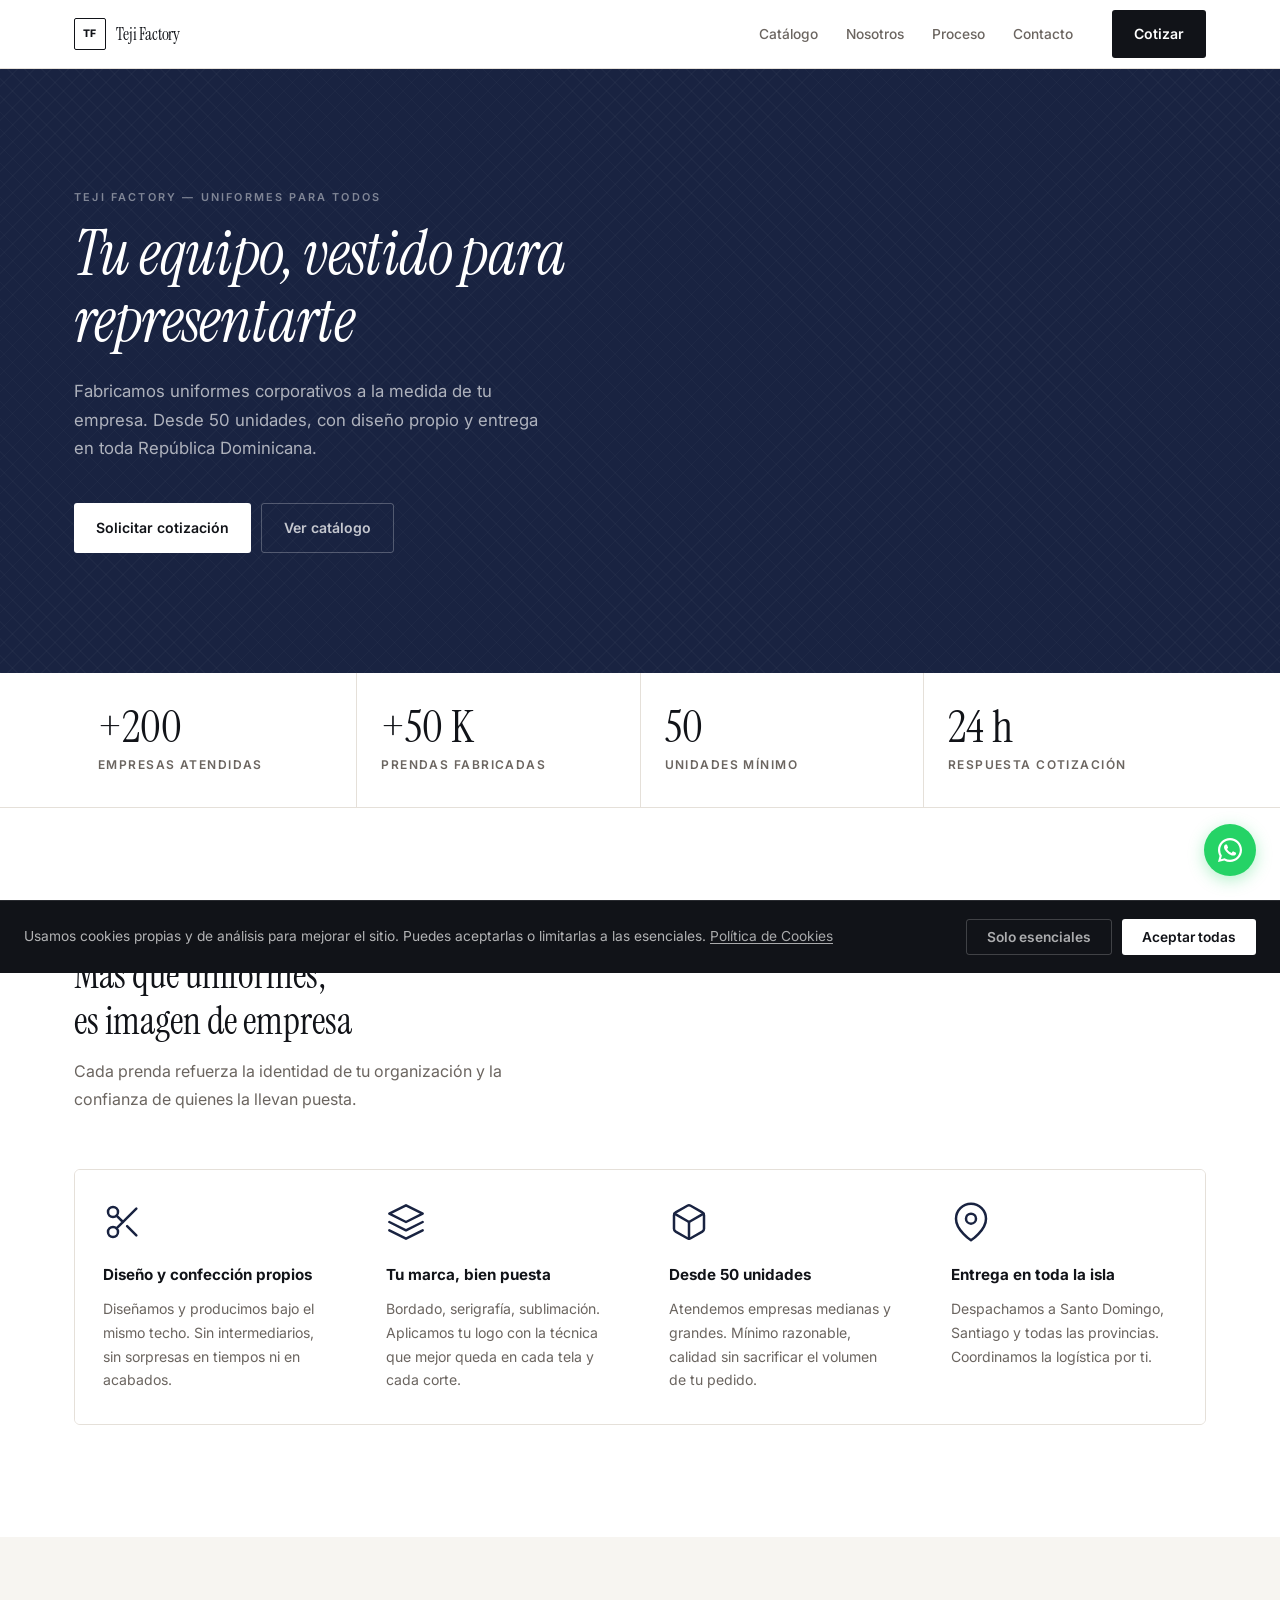
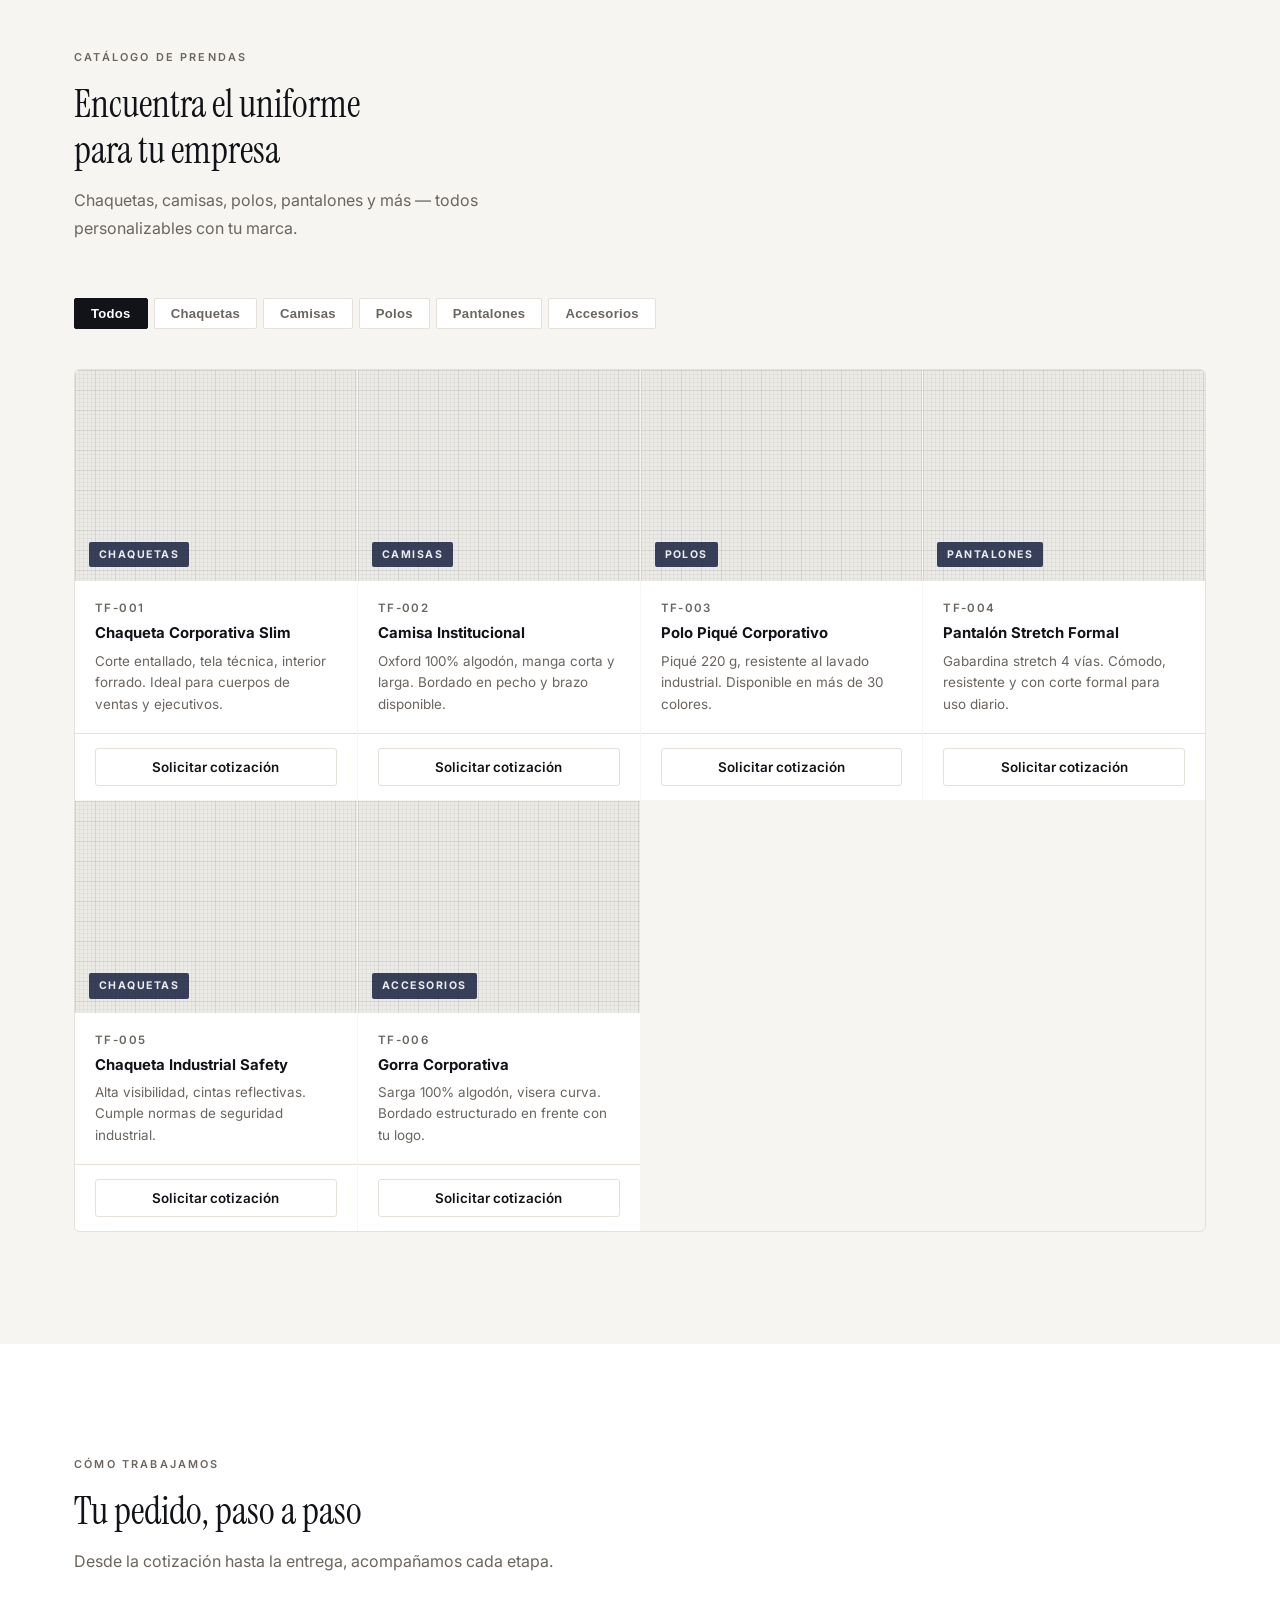
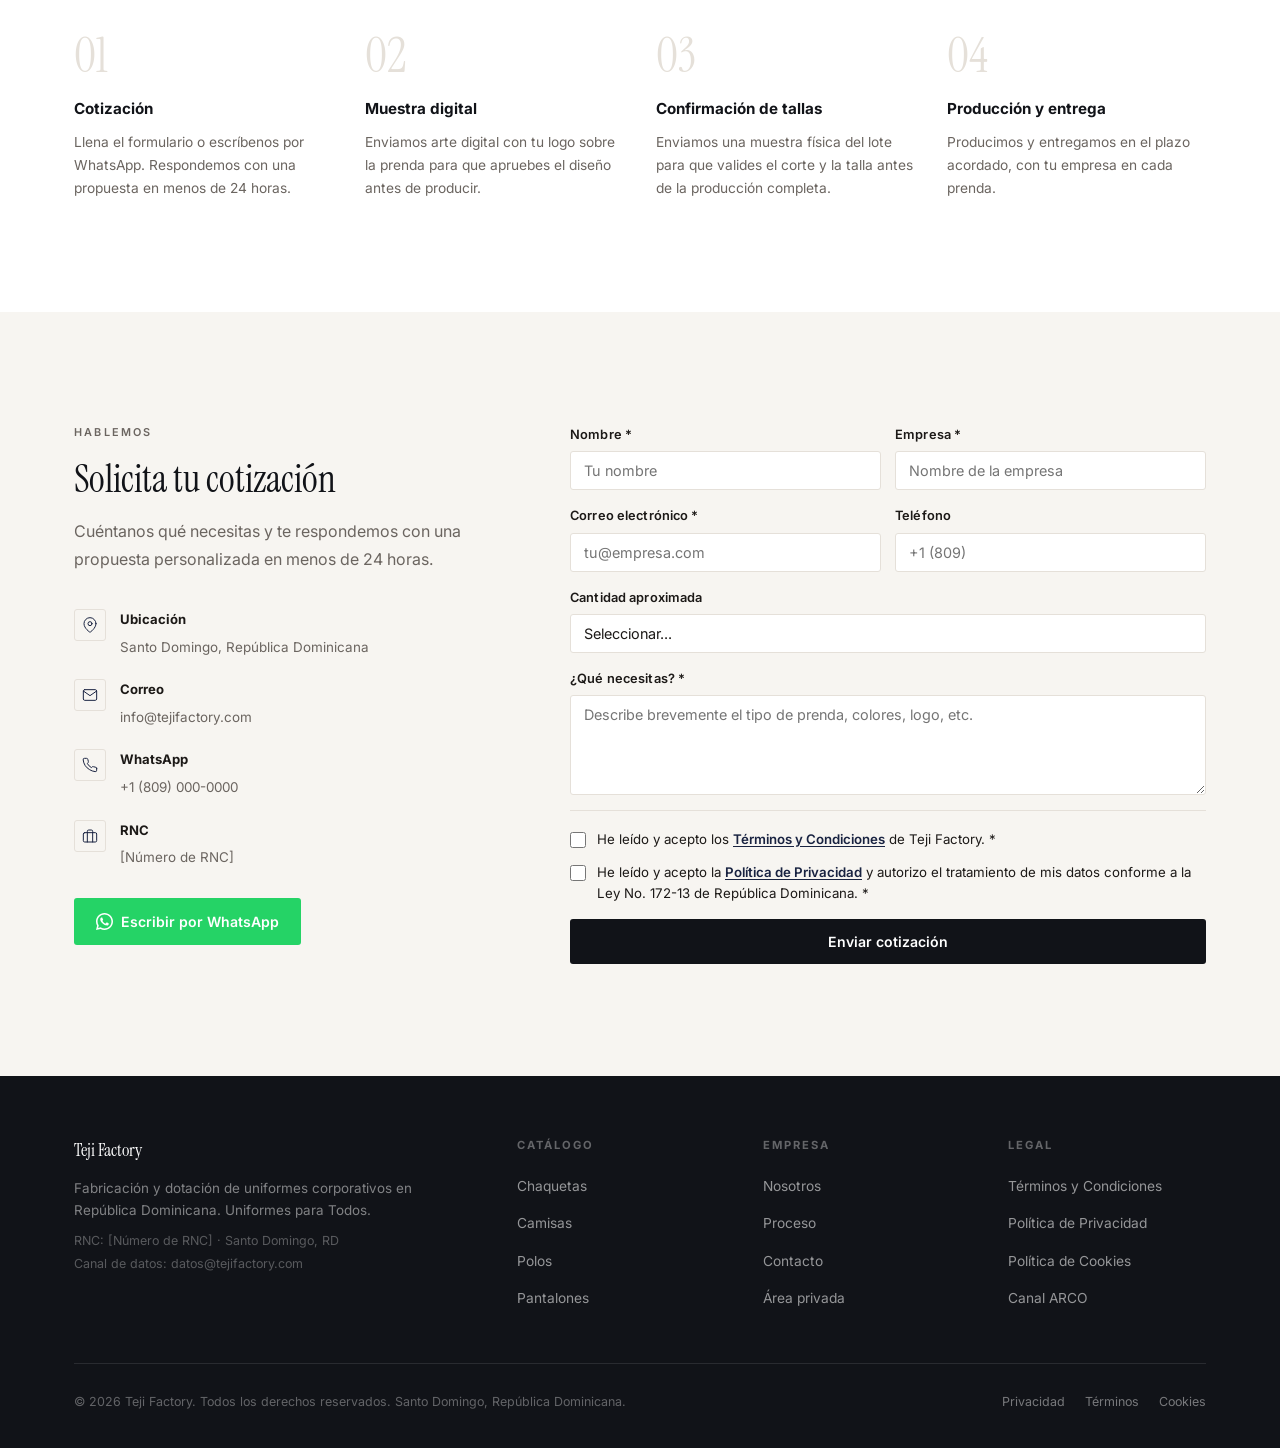
==== index.html @ 55a947b8 "Initial: Teji Factory base website with RD legal compliance - Main page with hero, stats, catalog, p" ====
<!DOCTYPE html>
<html lang="es">
<head>
  <meta charset="UTF-8">
  <meta name="viewport" content="width=device-width, initial-scale=1.0">
  <meta name="description" content="Teji Factory — Fabricación y dotación de uniformes corporativos en República Dominicana. Desde 50 unidades.">
  <title>Teji Factory — Uniformes para Todos</title>
  <link rel="preconnect" href="https://fonts.googleapis.com">
  <link rel="preconnect" href="https://fonts.gstatic.com" crossorigin>
  <link href="https://fonts.googleapis.com/css2?family=Instrument+Serif:ital@0;1&family=Inter:wght@400;500;600;700;800&display=swap" rel="stylesheet">
  <style>
    /* ═══════════════════════════════════════════════════════════════
       TOKENS
    ═══════════════════════════════════════════════════════════════ */
    :root {
      --negro:    #111318;
      --navy:     #192341;
      --navy-alt: #0F1829;
      --texto:    #1C1917;
      --muted:    #6B6560;
      --linea:    #E5E0D9;
      --fondo:    #F7F5F1;
      --blanco:   #FFFFFF;
      --oro:      #B8912A;

      --wa:       #25D366;
      --exito:    #15803D;
      --error:    #DC2626;

      --radio:    3px;
      --radio-g:  6px;
      --ancho:    1180px;

      --serif: "Instrument Serif", Georgia, serif;
      --sans:  "Inter", "Helvetica Neue", Arial, sans-serif;

      --sombra:   0 1px 3px rgba(17,19,24,.06), 0 6px 20px rgba(17,19,24,.07);
      --ease-out: cubic-bezier(0.23, 1, 0.32, 1);
      --ease-dr:  cubic-bezier(0.32, 0.72, 0, 1);
    }
    @media (prefers-color-scheme: dark) {
      :root:not([data-theme="light"]) {
        --negro: #F5F3EF; --navy: #A8B8D8; --navy-alt: #8AA0C8;
        --texto: #EDE9E3; --muted: #9A948E; --linea: #2A2520;
        --fondo: #1A1714; --blanco: #111318; --oro: #C8A040;
      }
    }
    :root[data-theme="dark"] {
      --negro: #F5F3EF; --navy: #A8B8D8; --navy-alt: #8AA0C8;
      --texto: #EDE9E3; --muted: #9A948E; --linea: #2A2520;
      --fondo: #1A1714; --blanco: #111318; --oro: #C8A040;
    }

    *, *::before, *::after { box-sizing: border-box; margin: 0; padding: 0; }
    html { scroll-behavior: smooth; scroll-padding-top: 76px; }
    @media (prefers-reduced-motion: reduce) {
      html { scroll-behavior: auto; }
      *, *::before, *::after { animation-duration: .01ms !important; transition-duration: .01ms !important; }
    }
    body { font-family: var(--sans); font-size: 16px; line-height: 1.65; color: var(--texto); background: var(--blanco); -webkit-font-smoothing: antialiased; }
    img  { max-width: 100%; display: block; }
    a    { color: inherit; text-decoration: none; }
    :focus-visible { outline: 2px solid var(--oro); outline-offset: 3px; }
    .c   { width: 100%; max-width: var(--ancho); margin: 0 auto; padding: 0 24px; }

    /* ── ROTULO ── */
    .rotulo {
      font-family: var(--sans); font-size: .68rem; font-weight: 600;
      text-transform: uppercase; letter-spacing: .2em; color: var(--muted);
      margin-bottom: 14px; display: block;
    }

    /* ── BOTONES ── */
    .btn {
      display: inline-flex; align-items: center; gap: 8px;
      padding: 12px 22px; border-radius: var(--radio);
      font-family: var(--sans); font-size: .88rem; font-weight: 600;
      cursor: pointer; border: none; white-space: nowrap;
      transition: transform 150ms var(--ease-out), opacity 150ms ease, background 140ms ease;
      text-decoration: none;
    }
    .btn:active { transform: scale(0.97); }
    .btn-negro    { background: var(--negro); color: var(--blanco); }
    .btn-negro:hover { opacity: .85; }
    .btn-linea    { background: transparent; color: var(--negro); border: 1.5px solid var(--linea); }
    .btn-linea:hover { border-color: var(--negro); }
    .btn-blanco   { background: var(--blanco); color: var(--negro); }
    .btn-blanco:hover { opacity: .92; }
    .btn-wa       { background: var(--wa); color: var(--blanco); }
    .btn-wa:hover { opacity: .9; }

    /* ════════════════ HEADER ════════════════ */
    .hdr {
      position: sticky; top: 0; z-index: 60;
      background: rgba(255,255,255,.92); backdrop-filter: blur(12px);
      border-bottom: 1px solid var(--linea);
    }
    .hdr-row {
      display: flex; align-items: center; gap: 16px; height: 68px;
    }
    .logo {
      display: flex; align-items: center; gap: 10px; flex: 0 0 auto;
      color: var(--negro); font-weight: 700; font-size: .95rem;
      letter-spacing: -.01em;
    }
    .logo-mark {
      width: 32px; height: 32px; border: 1.5px solid var(--negro);
      border-radius: 2px; display: grid; place-items: center;
      font-size: .65rem; font-weight: 800; letter-spacing: .05em; color: var(--negro);
    }
    .logo-name em {
      font-style: normal; font-family: var(--serif); font-weight: 400;
      font-size: 1.08rem;
    }
    .nav { margin-left: auto; display: flex; align-items: center; gap: 2px; }
    .nav a {
      padding: 7px 13px; border-radius: var(--radio);
      font-size: .86rem; font-weight: 500; color: var(--muted);
      transition: color 140ms ease, background 140ms ease;
    }
    .nav a:hover { color: var(--negro); background: var(--fondo); }
    .hdr-cta { margin-left: 10px; }
    @media (max-width: 760px) { .nav, .hdr-cta { display: none; } }

    /* ════════════════ HERO ════════════════ */
    .hero {
      background: var(--navy);
      color: var(--blanco);
      min-height: 600px;
      display: flex; align-items: center;
      position: relative; overflow: hidden;
    }
    .hero::before {
      content: '';
      position: absolute; inset: 0; z-index: 0;
      background-image:
        repeating-linear-gradient(135deg, rgba(255,255,255,.025) 0, rgba(255,255,255,.025) 1px, transparent 1px, transparent 12px),
        repeating-linear-gradient( 45deg, rgba(255,255,255,.025) 0, rgba(255,255,255,.025) 1px, transparent 1px, transparent 12px);
    }
    .hero-inner {
      position: relative; z-index: 1;
      padding: clamp(72px, 10vw, 120px) 0;
      max-width: 680px;
    }
    .hero .rotulo { color: rgba(255,255,255,.45); }
    .hero h1 {
      font-family: var(--serif); font-weight: 400; font-style: italic;
      font-size: clamp(2.4rem, 5.5vw, 3.8rem);
      line-height: 1.1; letter-spacing: -.01em;
      color: var(--blanco); margin-bottom: 22px;
    }
    .hero p {
      font-size: 1.05rem; line-height: 1.72;
      color: rgba(255,255,255,.65); max-width: 480px; margin-bottom: 40px;
    }
    .hero-btns { display: flex; flex-wrap: wrap; gap: 10px; }

    /* ════════════════ STATS ════════════════ */
    .stats { border-bottom: 1px solid var(--linea); }
    .stats-row {
      display: grid; grid-template-columns: repeat(4, 1fr);
      background: var(--linea); gap: 1px;
    }
    @media (max-width: 600px) { .stats-row { grid-template-columns: 1fr 1fr; } }
    .stat { background: var(--blanco); padding: 32px 24px; }
    .stat-num {
      font-family: var(--serif); font-weight: 400;
      font-size: clamp(2rem, 3.5vw, 2.8rem);
      line-height: 1; color: var(--negro); margin-bottom: 6px;
    }
    .stat-lbl {
      font-size: .75rem; font-weight: 600; text-transform: uppercase;
      letter-spacing: .12em; color: var(--muted);
    }

    /* ════════════════ SECCIÓN ════════════════ */
    .sec { padding: clamp(72px, 9vw, 112px) 0; }
    .sec-hdr { margin-bottom: 56px; }
    .sec-hdr h2 {
      font-family: var(--serif); font-weight: 400;
      font-size: clamp(1.7rem, 3.2vw, 2.4rem);
      line-height: 1.2; color: var(--negro); margin-bottom: 14px;
    }
    .sec-hdr p { font-size: 1rem; color: var(--muted); max-width: 500px; line-height: 1.72; }
    .sec-hdr.center { text-align: center; }
    .sec-hdr.center p { margin: 0 auto; }

    /* ════════════════ RAZONES ════════════════ */
    .razones {
      display: grid; grid-template-columns: repeat(auto-fit, minmax(230px, 1fr)); gap: 1px;
      border: 1px solid var(--linea); border-radius: var(--radio-g); overflow: hidden;
    }
    .razon {
      padding: 32px 28px; background: var(--blanco);
      transition: background 160ms ease;
    }
    .razon:hover { background: var(--fondo); }
    .razon-ico {
      width: 40px; height: 40px; color: var(--navy);
      margin-bottom: 20px;
    }
    .razon-ico svg { width: 100%; height: 100%; }
    .razon h3 { font-size: .95rem; font-weight: 700; margin-bottom: 10px; color: var(--negro); }
    .razon p  { font-size: .88rem; color: var(--muted); line-height: 1.68; }

    /* ════════════════ CATÁLOGO ════════════════ */
    .catalogo-bg { background: var(--fondo); }
    .cats { display: flex; flex-wrap: wrap; gap: 6px; margin-bottom: 40px; }
    .cat {
      padding: 7px 16px; border-radius: 2px;
      font-size: .82rem; font-weight: 600; cursor: pointer;
      border: 1px solid var(--linea); background: var(--blanco); color: var(--muted);
      transition: all 140ms ease; letter-spacing: .02em;
    }
    .cat:hover, .cat.on { background: var(--negro); color: var(--blanco); border-color: var(--negro); }
    .cat:active { transform: scale(0.97); }
    .prod-grid { display: grid; grid-template-columns: repeat(auto-fill, minmax(240px, 1fr)); gap: 1px; border: 1px solid var(--linea); border-radius: var(--radio-g); overflow: hidden; }
    .prod {
      background: var(--blanco); display: flex; flex-direction: column;
      transition: background 160ms ease;
    }
    .prod:hover { background: var(--fondo); }

    /* Placeholder de tela — trama de tejido */
    .prod-img {
      aspect-ratio: 4/3; position: relative; overflow: hidden;
      background-color: #ECEAE5;
      background-image:
        linear-gradient(rgba(25,35,65,.07) 1px, transparent 1px),
        linear-gradient(90deg, rgba(25,35,65,.07) 1px, transparent 1px),
        linear-gradient(rgba(25,35,65,.04) 1px, transparent 1px),
        linear-gradient(90deg, rgba(25,35,65,.04) 1px, transparent 1px);
      background-size: 20px 20px, 20px 20px, 4px 4px, 4px 4px;
      display: flex; align-items: flex-end; justify-content: flex-start;
    }
    .prod-cat-tag {
      margin: 0 0 14px 14px; padding: 4px 10px;
      background: rgba(25,35,65,.85); color: rgba(255,255,255,.9);
      font-size: .66rem; font-weight: 700; text-transform: uppercase;
      letter-spacing: .14em; border-radius: 2px;
    }
    .prod-body { padding: 18px 20px; flex: 1; }
    .prod-num  { font-size: .72rem; font-weight: 600; color: var(--muted); text-transform: uppercase; letter-spacing: .12em; margin-bottom: 6px; }
    .prod-nom  { font-size: .93rem; font-weight: 700; color: var(--negro); margin-bottom: 7px; line-height: 1.3; }
    .prod-desc { font-size: .84rem; color: var(--muted); line-height: 1.6; }
    .prod-pie  { padding: 14px 20px; border-top: 1px solid var(--linea); }
    .btn-cot {
      width: 100%; padding: 10px; background: transparent;
      border: 1px solid var(--linea); border-radius: var(--radio);
      font-family: var(--sans); font-size: .84rem; font-weight: 600;
      color: var(--negro); cursor: pointer;
      transition: background 140ms ease, border-color 140ms ease, transform 150ms var(--ease-out);
    }
    .btn-cot:hover  { background: var(--negro); color: var(--blanco); border-color: var(--negro); }
    .btn-cot:active { transform: scale(0.97); }

    /* ════════════════ PROCESO ════════════════ */
    .proceso-grid {
      display: grid; grid-template-columns: repeat(auto-fit, minmax(200px, 1fr));
      gap: 48px 32px;
    }
    .paso-num-txt {
      font-family: var(--serif); font-size: 3rem; font-weight: 400;
      color: var(--linea); line-height: 1; margin-bottom: 16px;
    }
    .paso h3 { font-size: .95rem; font-weight: 700; margin-bottom: 10px; color: var(--negro); }
    .paso p  { font-size: .86rem; color: var(--muted); line-height: 1.68; }

    /* ════════════════ CONTACTO ════════════════ */
    .contacto-bg { background: var(--fondo); }
    .contacto-layout {
      display: grid; grid-template-columns: 1fr 1.5fr; gap: 72px; align-items: start;
    }
    @media (max-width: 760px) { .contacto-layout { grid-template-columns: 1fr; gap: 48px; } }
    .contacto-info h2 { margin-bottom: 16px; }
    .contacto-info > p { color: var(--muted); margin-bottom: 36px; line-height: 1.72; }
    .info-fila { display: flex; gap: 14px; margin-bottom: 20px; align-items: flex-start; }
    .info-ico  {
      width: 32px; height: 32px; min-width: 32px;
      border: 1px solid var(--linea); border-radius: var(--radio);
      display: grid; place-items: center; color: var(--navy);
    }
    .info-ico svg { width: 16px; height: 16px; }
    .info-txt strong { display: block; font-size: .82rem; font-weight: 700; margin-bottom: 2px; }
    .info-txt span   { font-size: .84rem; color: var(--muted); }

    /* Formulario */
    .form { display: flex; flex-direction: column; gap: 15px; }
    .f-par { display: grid; grid-template-columns: 1fr 1fr; gap: 14px; }
    @media (max-width: 480px) { .f-par { grid-template-columns: 1fr; } }
    .f { display: flex; flex-direction: column; gap: 6px; }
    .f label { font-size: .8rem; font-weight: 600; color: var(--texto); letter-spacing: .01em; }
    .f input, .f select, .f textarea {
      width: 100%; padding: 10px 13px;
      border: 1px solid var(--linea); border-radius: var(--radio);
      font-family: var(--sans); font-size: .9rem; color: var(--texto);
      background: var(--blanco);
      transition: border-color 140ms ease, box-shadow 140ms ease;
      appearance: none; -webkit-appearance: none;
    }
    .f input:focus, .f select:focus, .f textarea:focus {
      outline: none; border-color: var(--negro); box-shadow: 0 0 0 3px rgba(17,19,24,.08);
    }
    .f textarea { resize: vertical; min-height: 100px; }

    /* Checks legales */
    .legal-sep { border-top: 1px solid var(--linea); padding-top: 18px; display: flex; flex-direction: column; gap: 13px; }
    .fcheck { display: flex; align-items: flex-start; gap: 11px; }
    .fcheck input[type="checkbox"] { width: 16px; height: 16px; min-width: 16px; min-height: 16px; margin-top: 3px; cursor: pointer; accent-color: var(--negro); }
    .fcheck label { font-size: .83rem; color: var(--texto); line-height: 1.55; cursor: pointer; }
    .fcheck a { color: var(--navy); font-weight: 600; text-decoration: underline; text-underline-offset: 2px; }
    .fcheck a:hover { color: var(--negro); }
    .msg-ok {
      display: none; padding: 14px 18px;
      background: #F0FDF4; border: 1px solid #BBF7D0;
      border-radius: var(--radio); color: #166534; font-size: .88rem; font-weight: 600;
    }

    /* ════════════════ FOOTER ════════════════ */
    .footer { background: var(--negro); color: rgba(255,255,255,.85); padding: 60px 0 36px; }
    .footer-grid { display: grid; grid-template-columns: 2fr 1fr 1fr 1fr; gap: 48px; margin-bottom: 52px; }
    @media (max-width: 760px) { .footer-grid { grid-template-columns: 1fr 1fr; gap: 36px; } }
    @media (max-width: 480px) { .footer-grid { grid-template-columns: 1fr; } }
    .footer-brand strong { display: block; font-family: var(--serif); font-size: 1.1rem; font-weight: 400; margin-bottom: 12px; color: #fff; }
    .footer-brand p { font-size: .84rem; opacity: .55; line-height: 1.65; margin-bottom: 10px; }
    .footer-col h4 { font-size: .7rem; font-weight: 700; text-transform: uppercase; letter-spacing: .18em; color: rgba(255,255,255,.35); margin-bottom: 18px; }
    .footer-col ul { list-style: none; display: flex; flex-direction: column; gap: 11px; }
    .footer-col ul li a { font-size: .86rem; opacity: .65; transition: opacity 140ms ease; }
    .footer-col ul li a:hover { opacity: 1; }
    .footer-linea { border-top: 1px solid rgba(255,255,255,.1); padding-top: 28px; display: flex; align-items: center; justify-content: space-between; flex-wrap: wrap; gap: 12px; }
    .footer-copy { font-size: .78rem; opacity: .4; }
    .footer-legal { display: flex; gap: 20px; }
    .footer-legal a { font-size: .78rem; opacity: .5; transition: opacity 140ms ease; }
    .footer-legal a:hover { opacity: 1; }

    /* ════════════════ COOKIE BANNER ════════════════ */
    .ck-banner {
      position: fixed; bottom: 0; left: 0; right: 0; z-index: 100;
      background: var(--negro); color: rgba(255,255,255,.85);
      border-top: 1px solid rgba(255,255,255,.1);
      padding: 18px 24px;
      display: flex; align-items: center; flex-wrap: wrap; gap: 16px;
      justify-content: space-between;
      transform: translateY(100%);
      transition: transform 420ms var(--ease-dr);
    }
    .ck-banner.on { transform: translateY(0); }
    .ck-banner p { font-size: .86rem; flex: 1 1 280px; line-height: 1.55; opacity: .8; }
    .ck-banner a { color: rgba(255,255,255,.8); text-decoration: underline; text-underline-offset: 2px; }
    .ck-banner a:hover { color: #fff; }
    .ck-btns { display: flex; gap: 10px; flex-wrap: wrap; }
    .ck-si {
      padding: 9px 20px; background: var(--blanco); color: var(--negro);
      border: none; border-radius: var(--radio);
      font-family: var(--sans); font-size: .86rem; font-weight: 600; cursor: pointer;
      transition: transform 150ms var(--ease-out), opacity 140ms ease;
    }
    .ck-si:active  { transform: scale(0.97); }
    .ck-no {
      padding: 9px 20px; background: transparent; color: rgba(255,255,255,.65);
      border: 1px solid rgba(255,255,255,.2); border-radius: var(--radio);
      font-family: var(--sans); font-size: .86rem; font-weight: 600; cursor: pointer;
      transition: border-color 140ms ease, color 140ms ease;
    }
    .ck-no:hover { border-color: rgba(255,255,255,.5); color: rgba(255,255,255,.85); }

    /* ════════════════ MODALES ════════════════ */
    .modal-bg {
      position: fixed; inset: 0; z-index: 200;
      background: rgba(10,12,18,.72);
      display: flex; align-items: flex-end; justify-content: center;
      opacity: 0; pointer-events: none;
      transition: opacity 240ms ease;
    }
    .modal-bg.on { opacity: 1; pointer-events: all; }
    .modal {
      background: var(--blanco);
      border-radius: var(--radio-g) var(--radio-g) 0 0;
      width: 100%; max-width: 720px; max-height: 86vh;
      overflow: hidden; display: flex; flex-direction: column;
      transform: translateY(100%);
      transition: transform 360ms var(--ease-dr);
    }
    .modal-bg.on .modal { transform: translateY(0); }
    .modal-top {
      display: flex; align-items: center; justify-content: space-between;
      padding: 20px 28px 18px; border-bottom: 1px solid var(--linea); flex: 0 0 auto;
    }
    .modal-top h3 { font-weight: 700; font-size: .97rem; }
    .modal-x {
      width: 34px; height: 34px; border-radius: 50%;
      background: var(--fondo); border: none; cursor: pointer;
      display: grid; place-items: center; color: var(--muted);
      font-size: .9rem; transition: background 140ms ease;
    }
    .modal-x:hover { background: var(--linea); }
    .modal-body { padding: 28px 28px 36px; overflow-y: auto; flex: 1 1 auto; }
    .modal-body h4 { font-size: .92rem; font-weight: 700; margin: 22px 0 9px; color: var(--navy); }
    .modal-body p  { font-size: .86rem; line-height: 1.74; margin-bottom: 11px; }
    .modal-body ul { padding-left: 18px; margin-bottom: 11px; }
    .modal-body ul li { font-size: .86rem; line-height: 1.74; margin-bottom: 5px; }
    .modal-ver { font-size: .72rem; color: var(--muted); border-top: 1px solid var(--linea); margin-top: 24px; padding-top: 14px; }

    /* ════════════════ ADMIN PANEL ════════════════ */
    .admin-panel { display: none; position: fixed; inset: 0; z-index: 300; background: var(--blanco); overflow-y: auto; }
    .admin-panel.on { display: block; }
    .admin-login { min-height: 100vh; display: flex; align-items: center; justify-content: center; padding: 20px; background: var(--fondo); }
    .admin-box { background: var(--blanco); padding: 44px 40px; border-radius: var(--radio-g); border: 1px solid var(--linea); box-shadow: var(--sombra); width: 100%; max-width: 380px; }
    .admin-box h2 { font-family: var(--serif); font-weight: 400; font-size: 1.5rem; margin-bottom: 8px; }
    .admin-box p  { font-size: .86rem; color: var(--muted); margin-bottom: 28px; }
    .admin-cont { padding: 0 24px 48px; max-width: 1180px; margin: 0 auto; }
    .admin-top2 { display: flex; align-items: center; justify-content: space-between; padding: 20px 0 16px; border-bottom: 1px solid var(--linea); margin-bottom: 24px; gap: 12px; flex-wrap: wrap; }
    .admin-top2 h2 { font-family: var(--serif); font-weight: 400; font-size: 1.4rem; }
    .admin-tabs { display: flex; gap: 2px; border-bottom: 1px solid var(--linea); margin-bottom: 24px; }
    .a-tab { padding: 9px 18px; font-family: var(--sans); font-size: .86rem; font-weight: 600; cursor: pointer; background: none; border: none; color: var(--muted); border-bottom: 2px solid transparent; margin-bottom: -1px; transition: color 140ms ease; }
    .a-tab.on { color: var(--negro); border-color: var(--negro); }
    .tbl-wrap { overflow-x: auto; border: 1px solid var(--linea); border-radius: var(--radio-g); }
    .tbl { width: 100%; border-collapse: collapse; font-size: .84rem; }
    .tbl th { text-align: left; padding: 10px 14px; background: var(--fondo); font-size: .74rem; font-weight: 700; text-transform: uppercase; letter-spacing: .1em; color: var(--muted); border-bottom: 1px solid var(--linea); white-space: nowrap; }
    .tbl td { padding: 11px 14px; border-bottom: 1px solid var(--fondo); color: var(--texto); line-height: 1.4; }
    .tbl tr:last-child td { border-bottom: none; }
    .tbl tr:hover td { background: var(--fondo); }
    .tbl-vacia { text-align: center; padding: 48px 20px; color: var(--muted); font-size: .88rem; }
    .badge { display: inline-block; padding: 2px 9px; border-radius: 2px; font-size: .7rem; font-weight: 700; text-transform: uppercase; letter-spacing: .07em; }
    .b-verde { background: #DCFCE7; color: #166534; }
    .b-gris  { background: var(--fondo); color: var(--muted); }
    .admin-nota { font-size: .78rem; color: var(--muted); margin-top: 20px; padding: 12px 16px; background: var(--fondo); border-radius: var(--radio); border-left: 2px solid var(--oro); line-height: 1.65; }

    /* ════════════════ WA ════════════════ */
    .wa-fab {
      position: fixed; bottom: 24px; right: 24px; z-index: 50;
      width: 52px; height: 52px; border-radius: 50%;
      background: var(--wa); color: var(--blanco); border: none; cursor: pointer;
      display: grid; place-items: center;
      box-shadow: 0 4px 16px rgba(37,211,102,.35);
      transition: transform 200ms var(--ease-out);
      text-decoration: none;
    }
    .wa-fab:hover { transform: scale(1.08); }
    .wa-fab:active { transform: scale(0.95); }

    /* ════════════════ STAGGER CARDS (animación de entrada) ════════════════ */
    .prod-grid .prod {
      opacity: 0; transform: translateY(8px);
      animation: fadeUp 280ms var(--ease-out) forwards;
    }
    .prod-grid .prod:nth-child(1) { animation-delay:   0ms; }
    .prod-grid .prod:nth-child(2) { animation-delay:  40ms; }
    .prod-grid .prod:nth-child(3) { animation-delay:  80ms; }
    .prod-grid .prod:nth-child(4) { animation-delay: 120ms; }
    .prod-grid .prod:nth-child(5) { animation-delay: 160ms; }
    .prod-grid .prod:nth-child(6) { animation-delay: 200ms; }
    @keyframes fadeUp { to { opacity: 1; transform: translateY(0); } }

    /* ════════════════ RESPONSIVE ════════════════ */
    @media (max-width: 760px) {
      .sec { padding: clamp(48px, 8vw, 72px) 0; }
    }
  </style>
</head>
<body>

<!-- ══════════════════════ COOKIE BANNER ══════════════════════ -->
<div class="ck-banner" id="ckBanner" role="dialog" aria-label="Aviso de cookies">
  <p>Usamos cookies propias y de análisis para mejorar el sitio. Puedes aceptarlas o limitarlas a las esenciales.
     <a href="#" onclick="modal('cookies');return false;">Política de Cookies</a>
  </p>
  <div class="ck-btns">
    <button class="ck-no" onclick="ckNo()">Solo esenciales</button>
    <button class="ck-si" onclick="ckSi()">Aceptar todas</button>
  </div>
</div>

<!-- ══════════════════════ HEADER ══════════════════════════════ -->
<header class="hdr" id="inicio">
  <div class="c">
    <div class="hdr-row">
      <a href="#inicio" class="logo">
        <div class="logo-mark">TF</div>
        <div class="logo-name"><em>Teji Factory</em></div>
      </a>
      <nav class="nav" aria-label="Principal">
        <a href="#catalogo">Catálogo</a>
        <a href="#nosotros">Nosotros</a>
        <a href="#proceso">Proceso</a>
        <a href="#contacto">Contacto</a>
      </nav>
      <div class="hdr-cta">
        <a href="#contacto" class="btn btn-negro">Cotizar</a>
      </div>
    </div>
  </div>
</header>

<!-- ══════════════════════ HERO ═══════════════════════════════ -->
<section class="hero">
  <div class="c">
    <div class="hero-inner">
      <span class="rotulo">Teji Factory — Uniformes para Todos</span>
      <h1>Tu equipo, vestido para representarte</h1>
      <p>Fabricamos uniformes corporativos a la medida de tu empresa. Desde 50 unidades, con diseño propio y entrega en toda República Dominicana.</p>
      <div class="hero-btns">
        <a href="#contacto" class="btn btn-blanco">Solicitar cotización</a>
        <a href="#catalogo" class="btn" style="color:rgba(255,255,255,.75);border:1px solid rgba(255,255,255,.25);background:transparent;">Ver catálogo</a>
      </div>
    </div>
  </div>
</section>

<!-- ══════════════════════ STATS ══════════════════════════════ -->
<div class="stats">
  <div class="c" style="padding:0 24px;">
    <div class="stats-row">
      <div class="stat"><div class="stat-num">+200</div><div class="stat-lbl">Empresas atendidas</div></div>
      <div class="stat"><div class="stat-num">+50 K</div><div class="stat-lbl">Prendas fabricadas</div></div>
      <div class="stat"><div class="stat-num">50</div><div class="stat-lbl">Unidades mínimo</div></div>
      <div class="stat"><div class="stat-num">24 h</div><div class="stat-lbl">Respuesta cotización</div></div>
    </div>
  </div>
</div>

<!-- ══════════════════════ POR QUÉ ════════════════════════════ -->
<section class="sec" id="nosotros">
  <div class="c">
    <div class="sec-hdr">
      <span class="rotulo">Por qué elegirnos</span>
      <h2>Más que uniformes,<br>es imagen de empresa</h2>
      <p>Cada prenda refuerza la identidad de tu organización y la confianza de quienes la llevan puesta.</p>
    </div>
    <div class="razones">
      <div class="razon">
        <div class="razon-ico">
          <svg viewBox="0 0 24 24" fill="none" stroke="currentColor" stroke-width="1.5" stroke-linecap="round" stroke-linejoin="round">
            <circle cx="6" cy="6" r="3"/><circle cx="6" cy="18" r="3"/>
            <path d="M20 4L8.12 15.88M14.47 14.48L20 20M8.12 8.12L12 12"/>
          </svg>
        </div>
        <h3>Diseño y confección propios</h3>
        <p>Diseñamos y producimos bajo el mismo techo. Sin intermediarios, sin sorpresas en tiempos ni en acabados.</p>
      </div>
      <div class="razon">
        <div class="razon-ico">
          <svg viewBox="0 0 24 24" fill="none" stroke="currentColor" stroke-width="1.5" stroke-linecap="round" stroke-linejoin="round">
            <polygon points="12 2 2 7 12 12 22 7 12 2"/>
            <polyline points="2 17 12 22 22 17"/>
            <polyline points="2 12 12 17 22 12"/>
          </svg>
        </div>
        <h3>Tu marca, bien puesta</h3>
        <p>Bordado, serigrafía, sublimación. Aplicamos tu logo con la técnica que mejor queda en cada tela y cada corte.</p>
      </div>
      <div class="razon">
        <div class="razon-ico">
          <svg viewBox="0 0 24 24" fill="none" stroke="currentColor" stroke-width="1.5" stroke-linecap="round" stroke-linejoin="round">
            <path d="M21 16V8a2 2 0 0 0-1-1.73l-7-4a2 2 0 0 0-2 0l-7 4A2 2 0 0 0 3 8v8a2 2 0 0 0 1 1.73l7 4a2 2 0 0 0 2 0l7-4A2 2 0 0 0 21 16z"/>
            <polyline points="3.27 6.96 12 12.01 20.73 6.96"/><line x1="12" y1="22.08" x2="12" y2="12"/>
          </svg>
        </div>
        <h3>Desde 50 unidades</h3>
        <p>Atendemos empresas medianas y grandes. Mínimo razonable, calidad sin sacrificar el volumen de tu pedido.</p>
      </div>
      <div class="razon">
        <div class="razon-ico">
          <svg viewBox="0 0 24 24" fill="none" stroke="currentColor" stroke-width="1.5" stroke-linecap="round" stroke-linejoin="round">
            <path d="M21 10c0 7-9 13-9 13s-9-6-9-13a9 9 0 0 1 18 0z"/>
            <circle cx="12" cy="10" r="3"/>
          </svg>
        </div>
        <h3>Entrega en toda la isla</h3>
        <p>Despachamos a Santo Domingo, Santiago y todas las provincias. Coordinamos la logística por ti.</p>
      </div>
    </div>
  </div>
</section>

<!-- ══════════════════════ CATÁLOGO ═══════════════════════════ -->
<section class="sec catalogo-bg" id="catalogo">
  <div class="c">
    <div class="sec-hdr">
      <span class="rotulo">Catálogo de prendas</span>
      <h2>Encuentra el uniforme<br>para tu empresa</h2>
      <p>Chaquetas, camisas, polos, pantalones y más — todos personalizables con tu marca.</p>
    </div>
    <div class="cats" role="group" aria-label="Filtrar">
      <button class="cat on"  data-c="todos"      onclick="filtrar(this)">Todos</button>
      <button class="cat"     data-c="chaquetas"  onclick="filtrar(this)">Chaquetas</button>
      <button class="cat"     data-c="camisas"    onclick="filtrar(this)">Camisas</button>
      <button class="cat"     data-c="polos"      onclick="filtrar(this)">Polos</button>
      <button class="cat"     data-c="pantalones" onclick="filtrar(this)">Pantalones</button>
      <button class="cat"     data-c="accesorios" onclick="filtrar(this)">Accesorios</button>
    </div>
    <div class="prod-grid" id="pgrid">
      <div class="prod" data-c="chaquetas">
        <div class="prod-img"><span class="prod-cat-tag">Chaquetas</span></div>
        <div class="prod-body"><div class="prod-num">TF-001</div><div class="prod-nom">Chaqueta Corporativa Slim</div><div class="prod-desc">Corte entallado, tela técnica, interior forrado. Ideal para cuerpos de ventas y ejecutivos.</div></div>
        <div class="prod-pie"><button class="btn-cot" onclick="cotizar('Chaqueta Corporativa Slim')">Solicitar cotización</button></div>
      </div>
      <div class="prod" data-c="camisas">
        <div class="prod-img"><span class="prod-cat-tag">Camisas</span></div>
        <div class="prod-body"><div class="prod-num">TF-002</div><div class="prod-nom">Camisa Institucional</div><div class="prod-desc">Oxford 100% algodón, manga corta y larga. Bordado en pecho y brazo disponible.</div></div>
        <div class="prod-pie"><button class="btn-cot" onclick="cotizar('Camisa Institucional')">Solicitar cotización</button></div>
      </div>
      <div class="prod" data-c="polos">
        <div class="prod-img"><span class="prod-cat-tag">Polos</span></div>
        <div class="prod-body"><div class="prod-num">TF-003</div><div class="prod-nom">Polo Piqué Corporativo</div><div class="prod-desc">Piqué 220 g, resistente al lavado industrial. Disponible en más de 30 colores.</div></div>
        <div class="prod-pie"><button class="btn-cot" onclick="cotizar('Polo Piqué Corporativo')">Solicitar cotización</button></div>
      </div>
      <div class="prod" data-c="pantalones">
        <div class="prod-img"><span class="prod-cat-tag">Pantalones</span></div>
        <div class="prod-body"><div class="prod-num">TF-004</div><div class="prod-nom">Pantalón Stretch Formal</div><div class="prod-desc">Gabardina stretch 4 vías. Cómodo, resistente y con corte formal para uso diario.</div></div>
        <div class="prod-pie"><button class="btn-cot" onclick="cotizar('Pantalón Stretch Formal')">Solicitar cotización</button></div>
      </div>
      <div class="prod" data-c="chaquetas">
        <div class="prod-img"><span class="prod-cat-tag">Chaquetas</span></div>
        <div class="prod-body"><div class="prod-num">TF-005</div><div class="prod-nom">Chaqueta Industrial Safety</div><div class="prod-desc">Alta visibilidad, cintas reflectivas. Cumple normas de seguridad industrial.</div></div>
        <div class="prod-pie"><button class="btn-cot" onclick="cotizar('Chaqueta Industrial Safety')">Solicitar cotización</button></div>
      </div>
      <div class="prod" data-c="accesorios">
        <div class="prod-img"><span class="prod-cat-tag">Accesorios</span></div>
        <div class="prod-body"><div class="prod-num">TF-006</div><div class="prod-nom">Gorra Corporativa</div><div class="prod-desc">Sarga 100% algodón, visera curva. Bordado estructurado en frente con tu logo.</div></div>
        <div class="prod-pie"><button class="btn-cot" onclick="cotizar('Gorra Corporativa')">Solicitar cotización</button></div>
      </div>
    </div>
  </div>
</section>

<!-- ══════════════════════ PROCESO ════════════════════════════ -->
<section class="sec" id="proceso">
  <div class="c">
    <div class="sec-hdr">
      <span class="rotulo">Cómo trabajamos</span>
      <h2>Tu pedido, paso a paso</h2>
      <p>Desde la cotización hasta la entrega, acompañamos cada etapa.</p>
    </div>
    <div class="proceso-grid">
      <div class="paso"><div class="paso-num-txt">01</div><h3>Cotización</h3><p>Llena el formulario o escríbenos por WhatsApp. Respondemos con una propuesta en menos de 24 horas.</p></div>
      <div class="paso"><div class="paso-num-txt">02</div><h3>Muestra digital</h3><p>Enviamos arte digital con tu logo sobre la prenda para que apruebes el diseño antes de producir.</p></div>
      <div class="paso"><div class="paso-num-txt">03</div><h3>Confirmación de tallas</h3><p>Enviamos una muestra física del lote para que valides el corte y la talla antes de la producción completa.</p></div>
      <div class="paso"><div class="paso-num-txt">04</div><h3>Producción y entrega</h3><p>Producimos y entregamos en el plazo acordado, con tu empresa en cada prenda.</p></div>
    </div>
  </div>
</section>

<!-- ══════════════════════ CONTACTO ══════════════════════════ -->
<section class="sec contacto-bg" id="contacto">
  <div class="c">
    <div class="contacto-layout">
      <div class="contacto-info">
        <div class="sec-hdr" style="margin-bottom:36px;">
          <span class="rotulo">Hablemos</span>
          <h2>Solicita tu cotización</h2>
          <p>Cuéntanos qué necesitas y te respondemos con una propuesta personalizada en menos de 24 horas.</p>
        </div>
        <div class="info-fila">
          <div class="info-ico"><svg viewBox="0 0 24 24" fill="none" stroke="currentColor" stroke-width="1.5" stroke-linecap="round"><path d="M21 10c0 7-9 13-9 13s-9-6-9-13a9 9 0 0 1 18 0z"/><circle cx="12" cy="10" r="3"/></svg></div>
          <div class="info-txt"><strong>Ubicación</strong><span>Santo Domingo, República Dominicana</span></div>
        </div>
        <div class="info-fila">
          <div class="info-ico"><svg viewBox="0 0 24 24" fill="none" stroke="currentColor" stroke-width="1.5" stroke-linecap="round"><path d="M4 4h16c1.1 0 2 .9 2 2v12c0 1.1-.9 2-2 2H4c-1.1 0-2-.9-2-2V6c0-1.1.9-2 2-2z"/><polyline points="22,6 12,13 2,6"/></svg></div>
          <div class="info-txt"><strong>Correo</strong><span>info@tejifactory.com</span></div>
        </div>
        <div class="info-fila">
          <div class="info-ico"><svg viewBox="0 0 24 24" fill="none" stroke="currentColor" stroke-width="1.5" stroke-linecap="round"><path d="M22 16.92v3a2 2 0 0 1-2.18 2 19.79 19.79 0 0 1-8.63-3.07A19.5 19.5 0 0 1 4.86 13a19.79 19.79 0 0 1-3.07-8.67A2 2 0 0 1 3.77 2h3a2 2 0 0 1 2 1.72c.127.96.361 1.903.7 2.81a2 2 0 0 1-.45 2.11L8.09 9.91a16 16 0 0 0 6 6l.91-.91a2 2 0 0 1 2.11-.45c.907.339 1.85.573 2.81.7A2 2 0 0 1 22 16.92z"/></svg></div>
          <div class="info-txt"><strong>WhatsApp</strong><span>+1 (809) 000-0000</span></div>
        </div>
        <div class="info-fila">
          <div class="info-ico"><svg viewBox="0 0 24 24" fill="none" stroke="currentColor" stroke-width="1.5" stroke-linecap="round"><rect x="2" y="7" width="20" height="14" rx="2"/><path d="M16 21V5a2 2 0 0 0-2-2h-4a2 2 0 0 0-2 2v16"/></svg></div>
          <div class="info-txt"><strong>RNC</strong><span>[Número de RNC]</span></div>
        </div>
        <div style="margin-top:28px;">
          <a href="https://wa.me/18090000000" class="btn btn-wa" target="_blank" rel="noopener">
            <svg width="17" height="17" viewBox="0 0 24 24" fill="currentColor"><path d="M17.472 14.382c-.297-.149-1.758-.867-2.03-.967-.273-.099-.471-.148-.67.15-.197.297-.767.966-.94 1.164-.173.199-.347.223-.644.075-.297-.15-1.255-.463-2.39-1.475-.883-.788-1.48-1.761-1.653-2.059-.173-.297-.018-.458.13-.606.134-.133.298-.347.446-.52.149-.174.198-.298.298-.497.099-.198.05-.371-.025-.52-.075-.149-.669-1.612-.916-2.207-.242-.579-.487-.5-.669-.51-.173-.008-.371-.01-.57-.01-.198 0-.52.074-.792.372-.272.297-1.04 1.016-1.04 2.479 0 1.462 1.065 2.875 1.213 3.074.149.198 2.096 3.2 5.077 4.487.709.306 1.262.489 1.694.625.712.227 1.36.195 1.871.118.571-.085 1.758-.719 2.006-1.413.248-.694.248-1.289.173-1.413-.074-.124-.272-.198-.57-.347z"/><path d="M12 0C5.373 0 0 5.373 0 12c0 2.14.563 4.148 1.549 5.886L0 24l6.302-1.526A11.934 11.934 0 0012 24c6.627 0 12-5.373 12-12S18.627 0 12 0zm0 21.818a9.797 9.797 0 01-5.001-1.372l-.359-.214-3.72.976.994-3.636-.234-.373A9.78 9.78 0 012.182 12C2.182 6.57 6.57 2.182 12 2.182S21.818 6.57 21.818 12 17.43 21.818 12 21.818z"/></svg>
            Escribir por WhatsApp
          </a>
        </div>
      </div>

      <div>
        <form class="form" id="fContacto" onsubmit="enviar(event)">
          <div class="f-par">
            <div class="f"><label for="nom">Nombre *</label><input type="text" id="nom" name="nom" placeholder="Tu nombre" required></div>
            <div class="f"><label for="emp">Empresa *</label><input type="text" id="emp" name="emp" placeholder="Nombre de la empresa" required></div>
          </div>
          <div class="f-par">
            <div class="f"><label for="eml">Correo electrónico *</label><input type="email" id="eml" name="eml" placeholder="tu@empresa.com" required></div>
            <div class="f"><label for="tel">Teléfono</label><input type="tel" id="tel" name="tel" placeholder="+1 (809)"></div>
          </div>
          <div class="f">
            <label for="cant">Cantidad aproximada</label>
            <select id="cant" name="cant">
              <option value="">Seleccionar...</option>
              <option value="50-100">50 – 100 prendas</option>
              <option value="101-300">101 – 300 prendas</option>
              <option value="301-1000">301 – 1,000 prendas</option>
              <option value="1000+">Más de 1,000 prendas</option>
            </select>
          </div>
          <div class="f">
            <label for="msg">¿Qué necesitas? *</label>
            <textarea id="msg" name="msg" placeholder="Describe brevemente el tipo de prenda, colores, logo, etc." required></textarea>
          </div>
          <div class="legal-sep">
            <div class="fcheck">
              <input type="checkbox" id="ckTC" name="ckTC" required>
              <label for="ckTC">He leído y acepto los <a href="#" onclick="modal('terminos');return false;">Términos y Condiciones</a> de Teji Factory. *</label>
            </div>
            <div class="fcheck">
              <input type="checkbox" id="ckPr" name="ckPr" required>
              <label for="ckPr">He leído y acepto la <a href="#" onclick="modal('privacidad');return false;">Política de Privacidad</a> y autorizo el tratamiento de mis datos conforme a la Ley No. 172-13 de República Dominicana. *</label>
            </div>
          </div>
          <button type="submit" class="btn btn-negro" style="width:100%;justify-content:center;padding:14px;">
            Enviar cotización
          </button>
          <div class="msg-ok" id="msgOk" role="status">Mensaje enviado — te respondemos en menos de 24 horas.</div>
        </form>
      </div>
    </div>
  </div>
</section>

<!-- ══════════════════════ FOOTER ════════════════════════════ -->
<footer class="footer">
  <div class="c">
    <div class="footer-grid">
      <div class="footer-brand">
        <strong>Teji Factory</strong>
        <p>Fabricación y dotación de uniformes corporativos en República Dominicana. Uniformes para Todos.</p>
        <div style="font-size:.78rem;opacity:.35;margin-top:8px;">RNC: [Número de RNC] · Santo Domingo, RD</div>
        <div style="font-size:.78rem;opacity:.35;margin-top:3px;">Canal de datos: datos@tejifactory.com</div>
      </div>
      <div class="footer-col">
        <h4>Catálogo</h4>
        <ul>
          <li><a href="#catalogo">Chaquetas</a></li>
          <li><a href="#catalogo">Camisas</a></li>
          <li><a href="#catalogo">Polos</a></li>
          <li><a href="#catalogo">Pantalones</a></li>
        </ul>
      </div>
      <div class="footer-col">
        <h4>Empresa</h4>
        <ul>
          <li><a href="#nosotros">Nosotros</a></li>
          <li><a href="#proceso">Proceso</a></li>
          <li><a href="#contacto">Contacto</a></li>
          <li><a href="#" onclick="abrirAdmin();return false;">Área privada</a></li>
        </ul>
      </div>
      <div class="footer-col">
        <h4>Legal</h4>
        <ul>
          <li><a href="#" onclick="modal('terminos');return false;">Términos y Condiciones</a></li>
          <li><a href="#" onclick="modal('privacidad');return false;">Política de Privacidad</a></li>
          <li><a href="#" onclick="modal('cookies');return false;">Política de Cookies</a></li>
          <li><a href="mailto:datos@tejifactory.com">Canal ARCO</a></li>
        </ul>
      </div>
    </div>
    <div class="footer-linea">
      <div class="footer-copy">© 2026 Teji Factory. Todos los derechos reservados. Santo Domingo, República Dominicana.</div>
      <div class="footer-legal">
        <a href="#" onclick="modal('privacidad');return false;">Privacidad</a>
        <a href="#" onclick="modal('terminos');return false;">Términos</a>
        <a href="#" onclick="modal('cookies');return false;">Cookies</a>
      </div>
    </div>
  </div>
</footer>

<!-- ══════════════════════ WA FLOTANTE ═══════════════════════ -->
<a href="https://wa.me/18090000000" class="wa-fab" aria-label="WhatsApp" target="_blank" rel="noopener">
  <svg width="24" height="24" viewBox="0 0 24 24" fill="currentColor"><path d="M17.472 14.382c-.297-.149-1.758-.867-2.03-.967-.273-.099-.471-.148-.67.15-.197.297-.767.966-.94 1.164-.173.199-.347.223-.644.075-.297-.15-1.255-.463-2.39-1.475-.883-.788-1.48-1.761-1.653-2.059-.173-.297-.018-.458.13-.606.134-.133.298-.347.446-.52.149-.174.198-.298.298-.497.099-.198.05-.371-.025-.52-.075-.149-.669-1.612-.916-2.207-.242-.579-.487-.5-.669-.51-.173-.008-.371-.01-.57-.01-.198 0-.52.074-.792.372-.272.297-1.04 1.016-1.04 2.479 0 1.462 1.065 2.875 1.213 3.074.149.198 2.096 3.2 5.077 4.487.709.306 1.262.489 1.694.625.712.227 1.36.195 1.871.118.571-.085 1.758-.719 2.006-1.413.248-.694.248-1.289.173-1.413-.074-.124-.272-.198-.57-.347z"/><path d="M12 0C5.373 0 0 5.373 0 12c0 2.14.563 4.148 1.549 5.886L0 24l6.302-1.526A11.934 11.934 0 0012 24c6.627 0 12-5.373 12-12S18.627 0 12 0zm0 21.818a9.797 9.797 0 01-5.001-1.372l-.359-.214-3.72.976.994-3.636-.234-.373A9.78 9.78 0 012.182 12C2.182 6.57 6.57 2.182 12 2.182S21.818 6.57 21.818 12 17.43 21.818 12 21.818z"/></svg>
</a>

<!-- ══════════════════════ MODALES LEGALES ════════════════════ -->

<!-- TÉRMINOS -->
<div class="modal-bg" id="mTC" role="dialog" aria-modal="true" aria-labelledby="lblTC" onclick="bgClose(event,this)">
  <div class="modal">
    <div class="modal-top"><h3 id="lblTC">Términos y Condiciones</h3><button class="modal-x" onclick="cerrar('terminos')" aria-label="Cerrar">✕</button></div>
    <div class="modal-body">
      <h4>1. Identificación del prestador</h4>
      <p><strong>Teji Factory – Uniformes para Todos</strong>, con RNC [NÚMERO], domiciliada en Santo Domingo, República Dominicana. Correo: info@tejifactory.com.</p>
      <h4>2. Objeto</h4>
      <p>Estos Términos regulan el acceso, la navegación y la contratación de servicios de fabricación y dotación de uniformes a través de tejifactory.com, conforme a la Ley No. 126-02 sobre Comercio Electrónico de la República Dominicana.</p>
      <h4>3. Proceso de contratación</h4>
      <p>La solicitud de cotización no constituye contrato de compraventa. El contrato se perfecciona cuando Teji Factory emite una cotización formal y el cliente la acepta por escrito.</p>
      <h4>4. Precios y facturación</h4>
      <p>Los precios se expresan en pesos dominicanos (RD$) e incluyen los impuestos aplicables. Las cotizaciones tienen vigencia de 15 días calendario desde su emisión.</p>
      <h4>5. Plazos de producción y entrega</h4>
      <p>Los plazos se confirman al aprobar el pedido. Teji Factory no responde por retrasos ocasionados por causas de fuerza mayor.</p>
      <h4>6. Devoluciones y reclamaciones</h4>
      <p>Las prendas fabricadas a medida no admiten devolución salvo defecto de fabricación comprobado. Reclamaciones dentro de los 7 días hábiles siguientes a la recepción, conforme a la Ley No. 358-05 de Protección al Consumidor.</p>
      <h4>7. Propiedad intelectual</h4>
      <p>Al enviarnos su logo e identidad visual, el cliente declara ser titular o tener autorización de uso de dichos elementos, eximiendo a Teji Factory de responsabilidad ante derechos de terceros.</p>
      <h4>8. Legislación aplicable</h4>
      <p>Estos Términos se rigen por la legislación dominicana. Controversias ante los tribunales competentes de Santo Domingo, D.N.</p>
      <div class="modal-ver">Versión 1.0 — Vigente desde enero 2026 · Ley 126-02 RD</div>
    </div>
  </div>
</div>

<!-- PRIVACIDAD -->
<div class="modal-bg" id="mPr" role="dialog" aria-modal="true" aria-labelledby="lblPr" onclick="bgClose(event,this)">
  <div class="modal">
    <div class="modal-top"><h3 id="lblPr">Política de Privacidad</h3><button class="modal-x" onclick="cerrar('privacidad')" aria-label="Cerrar">✕</button></div>
    <div class="modal-body">
      <p>En cumplimiento de la <strong>Ley No. 172-13 sobre Protección de Datos Personales de la República Dominicana</strong>, Teji Factory informa sobre el tratamiento de los datos personales recogidos a través de este sitio web.</p>
      <h4>1. Responsable del tratamiento</h4>
      <p><strong>Teji Factory – Uniformes para Todos</strong><br>RNC: [NÚMERO] · Santo Domingo, República Dominicana<br>Canal de datos: <strong>datos@tejifactory.com</strong></p>
      <h4>2. Datos que recogemos</h4>
      <ul>
        <li>Nombre y apellidos</li>
        <li>Razón social y nombre de la empresa</li>
        <li>Correo electrónico y número de teléfono</li>
        <li>Información sobre la solicitud de cotización</li>
        <li>Dirección IP y datos técnicos de navegación</li>
      </ul>
      <h4>3. Finalidad del tratamiento</h4>
      <ul>
        <li>Gestionar solicitudes de cotización y prestación del servicio</li>
        <li>Comunicaciones relacionadas con el pedido y la atención al cliente</li>
        <li>Cumplimiento de obligaciones legales y fiscales dominicanas</li>
        <li>Mejora de servicios y analítica de uso del sitio</li>
      </ul>
      <h4>4. Base legal</h4>
      <p>El tratamiento se basa en el consentimiento expreso del interesado (Art. 7, Ley 172-13) y en la ejecución del contrato de servicios.</p>
      <h4>5. Conservación de datos</h4>
      <p>Los datos se conservarán durante el período necesario para la prestación del servicio y el tiempo exigido por las obligaciones legales y tributarias aplicables (mínimo 5 años).</p>
      <h4>6. Destinatarios</h4>
      <p>Los datos no se cederán a terceros salvo obligación legal. Se podrán compartir con proveedores tecnológicos bajo contratos de confidencialidad. Si el servidor se ubica fuera de RD, existe transferencia internacional de datos.</p>
      <h4>7. Derechos ARCO</h4>
      <p>Puede ejercer sus derechos de <strong>Acceso, Rectificación, Cancelación y Oposición</strong> escribiendo a <strong>datos@tejifactory.com</strong>. Atendemos en un plazo máximo de 15 días hábiles.</p>
      <h4>8. Seguridad</h4>
      <p>Este sitio usa HTTPS. Implementamos medidas técnicas y organizativas para proteger sus datos contra accesos no autorizados, conforme al Art. 10 de la Ley 172-13.</p>
      <div class="modal-ver">Versión 1.0 — Vigente desde enero 2026 · Ley 172-13 RD</div>
    </div>
  </div>
</div>

<!-- COOKIES -->
<div class="modal-bg" id="mCk" role="dialog" aria-modal="true" aria-labelledby="lblCk" onclick="bgClose(event,this)">
  <div class="modal">
    <div class="modal-top"><h3 id="lblCk">Política de Cookies</h3><button class="modal-x" onclick="cerrar('cookies')" aria-label="Cerrar">✕</button></div>
    <div class="modal-body">
      <p>Este sitio usa cookies conforme al principio de transparencia de la Ley No. 172-13.</p>
      <h4>Cookies esenciales (siempre activas)</h4>
      <p>Necesarias para el funcionamiento básico del sitio: sesión, seguridad y preferencias. No pueden desactivarse.</p>
      <h4>Cookies de análisis (requieren consentimiento)</h4>
      <p>Usamos herramientas de analítica (Google Analytics) para entender la interacción de los usuarios con el sitio. Los datos son anónimos y estadísticos.</p>
      <h4>Cookies de marketing (requieren consentimiento)</h4>
      <p>Permiten mostrar publicidad relevante en otras plataformas. Solo se activan con la aceptación total.</p>
      <h4>Gestión</h4>
      <p>Al acceder por primera vez aparece un aviso donde puede elegir. Puede cambiar su preferencia eliminando las cookies del navegador o contactando datos@tejifactory.com.</p>
      <div class="modal-ver">Versión 1.0 — Vigente desde enero 2026 · Ley 172-13 RD</div>
    </div>
  </div>
</div>

<!-- ══════════════════════ ADMIN PANEL ═══════════════════════ -->
<div class="admin-panel" id="adminPanel">
  <div id="adminLogin" class="admin-login">
    <div class="admin-box">
      <h2>Área privada</h2>
      <p>Teji Factory — Solo personal autorizado</p>
      <div class="f" style="margin-bottom:14px;">
        <label for="aPass">Contraseña</label>
        <input type="password" id="aPass" placeholder="••••••••" onkeydown="if(event.key==='Enter')loginA()">
      </div>
      <button onclick="loginA()" class="btn btn-negro" style="width:100%;justify-content:center;padding:12px;">Ingresar</button>
      <div id="aErr" style="display:none;color:#DC2626;font-size:.82rem;margin-top:10px;text-align:center;">Contraseña incorrecta.</div>
    </div>
  </div>
  <div id="adminCont" style="display:none;">
    <div class="hdr">
      <div class="c">
        <div class="hdr-row">
          <div class="logo"><div class="logo-mark">TF</div><div class="logo-name"><em>Admin</em></div></div>
          <div style="margin-left:auto;display:flex;gap:10px;">
            <button onclick="exportCSV()" class="btn btn-linea" style="font-size:.84rem;padding:8px 16px;">Exportar CSV</button>
            <button onclick="cerrarAdmin()" class="btn btn-negro" style="font-size:.84rem;padding:8px 16px;">Volver al sitio</button>
          </div>
        </div>
      </div>
    </div>
    <div class="admin-cont">
      <div class="admin-top2">
        <h2>Registros del sitio</h2>
        <div style="font-size:.84rem;color:var(--muted);" id="aResumen">—</div>
      </div>
      <div class="admin-tabs">
        <button class="a-tab on" onclick="atab(this,'tC')">Consentimientos</button>
        <button class="a-tab"    onclick="atab(this,'tF')">Formularios</button>
        <button class="a-tab"    onclick="atab(this,'tCk')">Cookies</button>
      </div>
      <div id="tC">
        <div class="tbl-wrap">
          <table class="tbl">
            <thead><tr><th>Fecha y hora</th><th>Nombre</th><th>Email</th><th>Empresa</th><th>T&amp;C</th><th>Privacidad</th><th>Versión docs</th><th>IP</th></tr></thead>
            <tbody id="tbC"><tr><td colspan="8" class="tbl-vacia">Sin registros aún.</td></tr></tbody>
          </table>
        </div>
      </div>
      <div id="tF" style="display:none;">
        <div class="tbl-wrap">
          <table class="tbl">
            <thead><tr><th>Fecha</th><th>Nombre</th><th>Empresa</th><th>Email</th><th>Teléfono</th><th>Cantidad</th><th>Mensaje</th></tr></thead>
            <tbody id="tbF"><tr><td colspan="7" class="tbl-vacia">Sin formularios aún.</td></tr></tbody>
          </table>
        </div>
      </div>
      <div id="tCk" style="display:none;">
        <div class="tbl-wrap">
          <table class="tbl">
            <thead><tr><th>Fecha y hora</th><th>Decisión</th><th>IP</th></tr></thead>
            <tbody id="tbCk"><tr><td colspan="3" class="tbl-vacia">Sin registros de cookies aún.</td></tr></tbody>
          </table>
        </div>
      </div>
      <div class="admin-nota">
        <strong>Demo:</strong> Los datos se guardan en localStorage del navegador. En producción se almacenarán en base de datos del servidor y la IP será la IP real del cliente. Cambiar la contraseña antes de publicar en producción.
      </div>
    </div>
  </div>
</div>

<!-- ══════════════════════ JS ═════════════════════════════════ -->
<script>
  const VER = { tc: 'T&C v1.0 (ene-2026)', pr: 'Privacidad v1.0 (ene-2026)' };
  const PASS = 'teji2026';

  /* utils */
  function esc(s){ if(!s)return'—'; return String(s).replace(/&/g,'&amp;').replace(/</g,'&lt;').replace(/>/g,'&gt;').replace(/"/g,'&quot;'); }
  function fip(){ return 'sim-'+Math.floor(Math.random()*220+1)+'.'+Math.floor(Math.random()*220+1)+'.x.x'; }
  function ls(k,v){ try{ if(v!==undefined){ localStorage.setItem(k,JSON.stringify(v)); return v; } return JSON.parse(localStorage.getItem(k)||'[]'); }catch(e){ return v!==undefined?v:[]; } }

  /* cookies */
  function ckSi(){ saveCk('todas'); hideBanner(); }
  function ckNo(){ saveCk('esenciales'); hideBanner(); }
  function saveCk(t){ const r=ls('tf_ck'); r.push({fecha:new Date().toISOString(),decision:t,ip:fip()}); ls('tf_ck',r); ls('tf_ck_ok',t); }
  function hideBanner(){ document.getElementById('ckBanner').classList.remove('on'); }

  /* modales */
  const mMap = { terminos:'mTC', privacidad:'mPr', cookies:'mCk' };
  function modal(t){ const m=document.getElementById(mMap[t]); if(!m)return; m.classList.add('on'); document.body.style.overflow='hidden'; setTimeout(()=>m.querySelector('.modal-x').focus(),360); }
  function cerrar(t){ const m=document.getElementById(mMap[t]); if(!m)return; m.classList.remove('on'); document.body.style.overflow=''; }
  function bgClose(e,el){ if(e.target===el){ el.classList.remove('on'); document.body.style.overflow=''; } }
  document.addEventListener('keydown',e=>{ if(e.key==='Escape') document.querySelectorAll('.modal-bg.on').forEach(m=>{ m.classList.remove('on'); document.body.style.overflow=''; }); });

  /* catálogo */
  function filtrar(btn){ const c=btn.dataset.c; document.querySelectorAll('.cat').forEach(b=>b.classList.remove('on')); btn.classList.add('on'); document.querySelectorAll('.prod').forEach(p=>{ p.style.display=(c==='todos'||p.dataset.c===c)?'flex':'none'; }); }

  function cotizar(n){ const t=document.getElementById('msg'); if(t){ t.value='Cotización para: '+n+'\n\n'; document.getElementById('contacto').scrollIntoView({behavior:'smooth'}); setTimeout(()=>t.focus(),600); } }

  /* formulario */
  function enviar(e){ e.preventDefault(); const f=e.target;
    const d={fecha:new Date().toISOString(),nom:f.nom.value,emp:f.emp.value,eml:f.eml.value,tel:f.tel.value,cant:f.cant.value,msg:f.msg.value};
    const c={fecha:new Date().toISOString(),nom:d.nom,eml:d.eml,emp:d.emp,tc:f.ckTC.checked,pr:f.ckPr.checked,vTC:VER.tc,vPr:VER.pr,ip:fip(),ua:navigator.userAgent.substring(0,80)};
    const forms=ls('tf_forms'); forms.push(d); ls('tf_forms',forms);
    const cons=ls('tf_cons'); cons.push(c); ls('tf_cons',cons);
    f.style.display='none'; document.getElementById('msgOk').style.display='block';
  }

  /* admin */
  function abrirAdmin(){ document.getElementById('adminPanel').classList.add('on'); document.body.style.overflow='hidden'; window.scrollTo(0,0); }
  function cerrarAdmin(){ document.getElementById('adminPanel').classList.remove('on'); document.body.style.overflow=''; document.getElementById('adminCont').style.display='none'; document.getElementById('adminLogin').style.display='flex'; }
  function loginA(){ if(document.getElementById('aPass').value===PASS){ document.getElementById('aErr').style.display='none'; document.getElementById('adminLogin').style.display='none'; document.getElementById('adminCont').style.display='block'; loadAdmin(); }else{ document.getElementById('aErr').style.display='block'; } }
  function atab(btn,id){ document.querySelectorAll('.a-tab').forEach(t=>t.classList.remove('on')); btn.classList.add('on'); ['tC','tF','tCk'].forEach(i=>document.getElementById(i).style.display=i===id?'block':'none'); }

  function loadAdmin(){
    const cons=ls('tf_cons'), forms=ls('tf_forms'), cks=ls('tf_ck');
    document.getElementById('aResumen').textContent=cons.length+' consentimientos · '+forms.length+' formularios · '+cks.length+' cookies';
    const tbC=document.getElementById('tbC');
    tbC.innerHTML=cons.length?[...cons].reverse().map(c=>`<tr><td>${new Date(c.fecha).toLocaleString('es-DO')}</td><td>${esc(c.nom)}</td><td>${esc(c.eml)}</td><td>${esc(c.emp)}</td><td><span class="badge b-verde">${c.tc?'Sí':'—'}</span></td><td><span class="badge b-verde">${c.pr?'Sí':'—'}</span></td><td style="font-size:.76rem">${esc(c.vTC)}<br>${esc(c.vPr)}</td><td style="font-size:.76rem">${esc(c.ip)}</td></tr>`).join(''):'<tr><td colspan="8" class="tbl-vacia">Sin registros.</td></tr>';
    const tbF=document.getElementById('tbF');
    tbF.innerHTML=forms.length?[...forms].reverse().map(c=>`<tr><td>${new Date(c.fecha).toLocaleString('es-DO')}</td><td>${esc(c.nom)}</td><td>${esc(c.emp)}</td><td>${esc(c.eml)}</td><td>${esc(c.tel)}</td><td>${esc(c.cant)}</td><td style="max-width:180px;word-break:break-word">${esc(c.msg)}</td></tr>`).join(''):'<tr><td colspan="7" class="tbl-vacia">Sin formularios.</td></tr>';
    const tbCk=document.getElementById('tbCk');
    tbCk.innerHTML=cks.length?[...cks].reverse().map(c=>`<tr><td>${new Date(c.fecha).toLocaleString('es-DO')}</td><td><span class="badge ${c.decision==='todas'?'b-verde':'b-gris'}">${c.decision==='todas'?'Aceptó todas':'Solo esenciales'}</span></td><td style="font-size:.76rem">${esc(c.ip)}</td></tr>`).join(''):'<tr><td colspan="3" class="tbl-vacia">Sin registros.</td></tr>';
  }

  function exportCSV(){
    const cons=ls('tf_cons'); if(!cons.length){alert('No hay consentimientos para exportar.');return;}
    const h=['Fecha','Nombre','Email','Empresa','T&C','Privacidad','VersionTC','VersionPriv','IP'];
    const rows=cons.map(c=>[c.fecha,c.nom,c.eml,c.emp,c.tc?'SÍ':'NO',c.pr?'SÍ':'NO',c.vTC,c.vPr,c.ip].map(v=>`"${String(v||'').replace(/"/g,'""')}"`).join(','));
    const csv=[h.join(','),...rows].join('\n');
    const a=document.createElement('a'); a.href=URL.createObjectURL(new Blob(['﻿'+csv],{type:'text/csv;charset=utf-8;'})); a.download='consentimientos_teji_'+new Date().toISOString().slice(0,10)+'.csv'; a.click();
  }

  /* init */
  window.addEventListener('DOMContentLoaded',()=>{
    try{ if(!ls('tf_ck_ok')) setTimeout(()=>document.getElementById('ckBanner').classList.add('on'),1400); }catch(e){ document.getElementById('ckBanner').classList.add('on'); }
  });
</script>
</body>
</html>
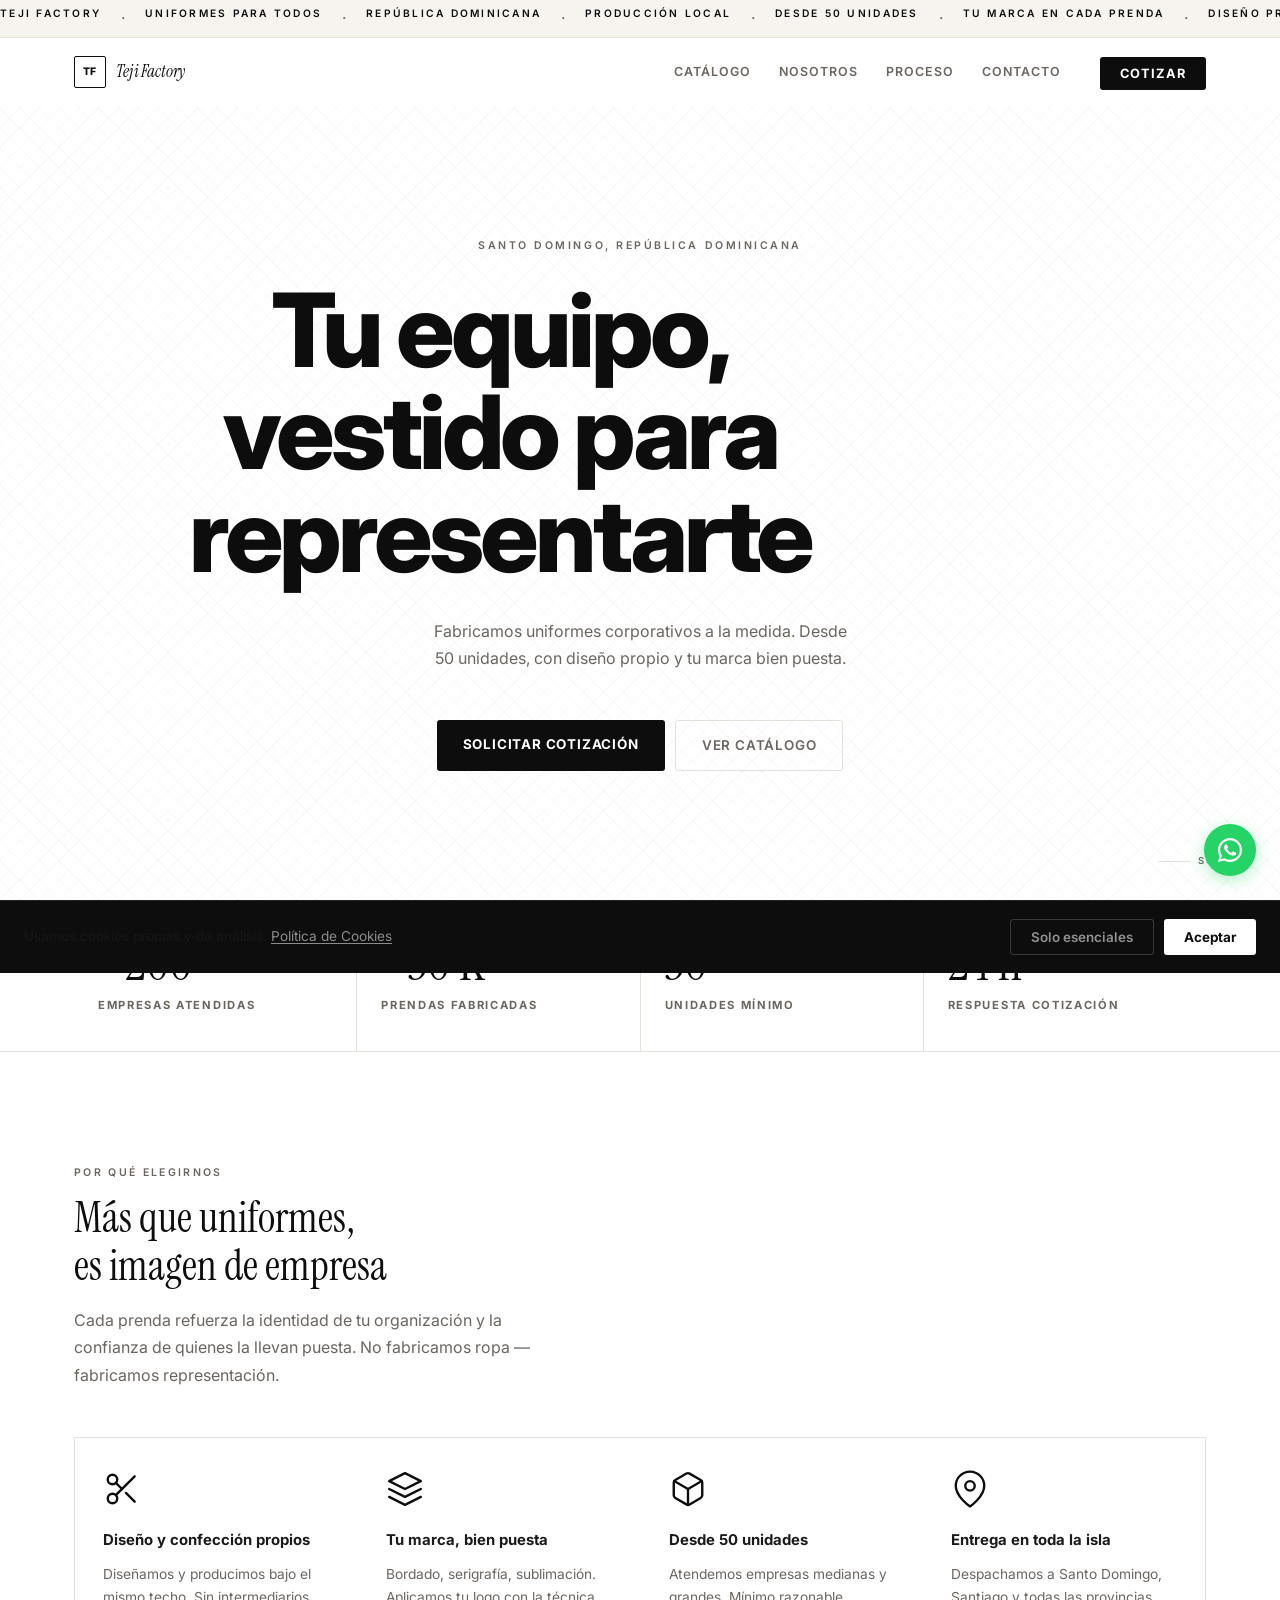
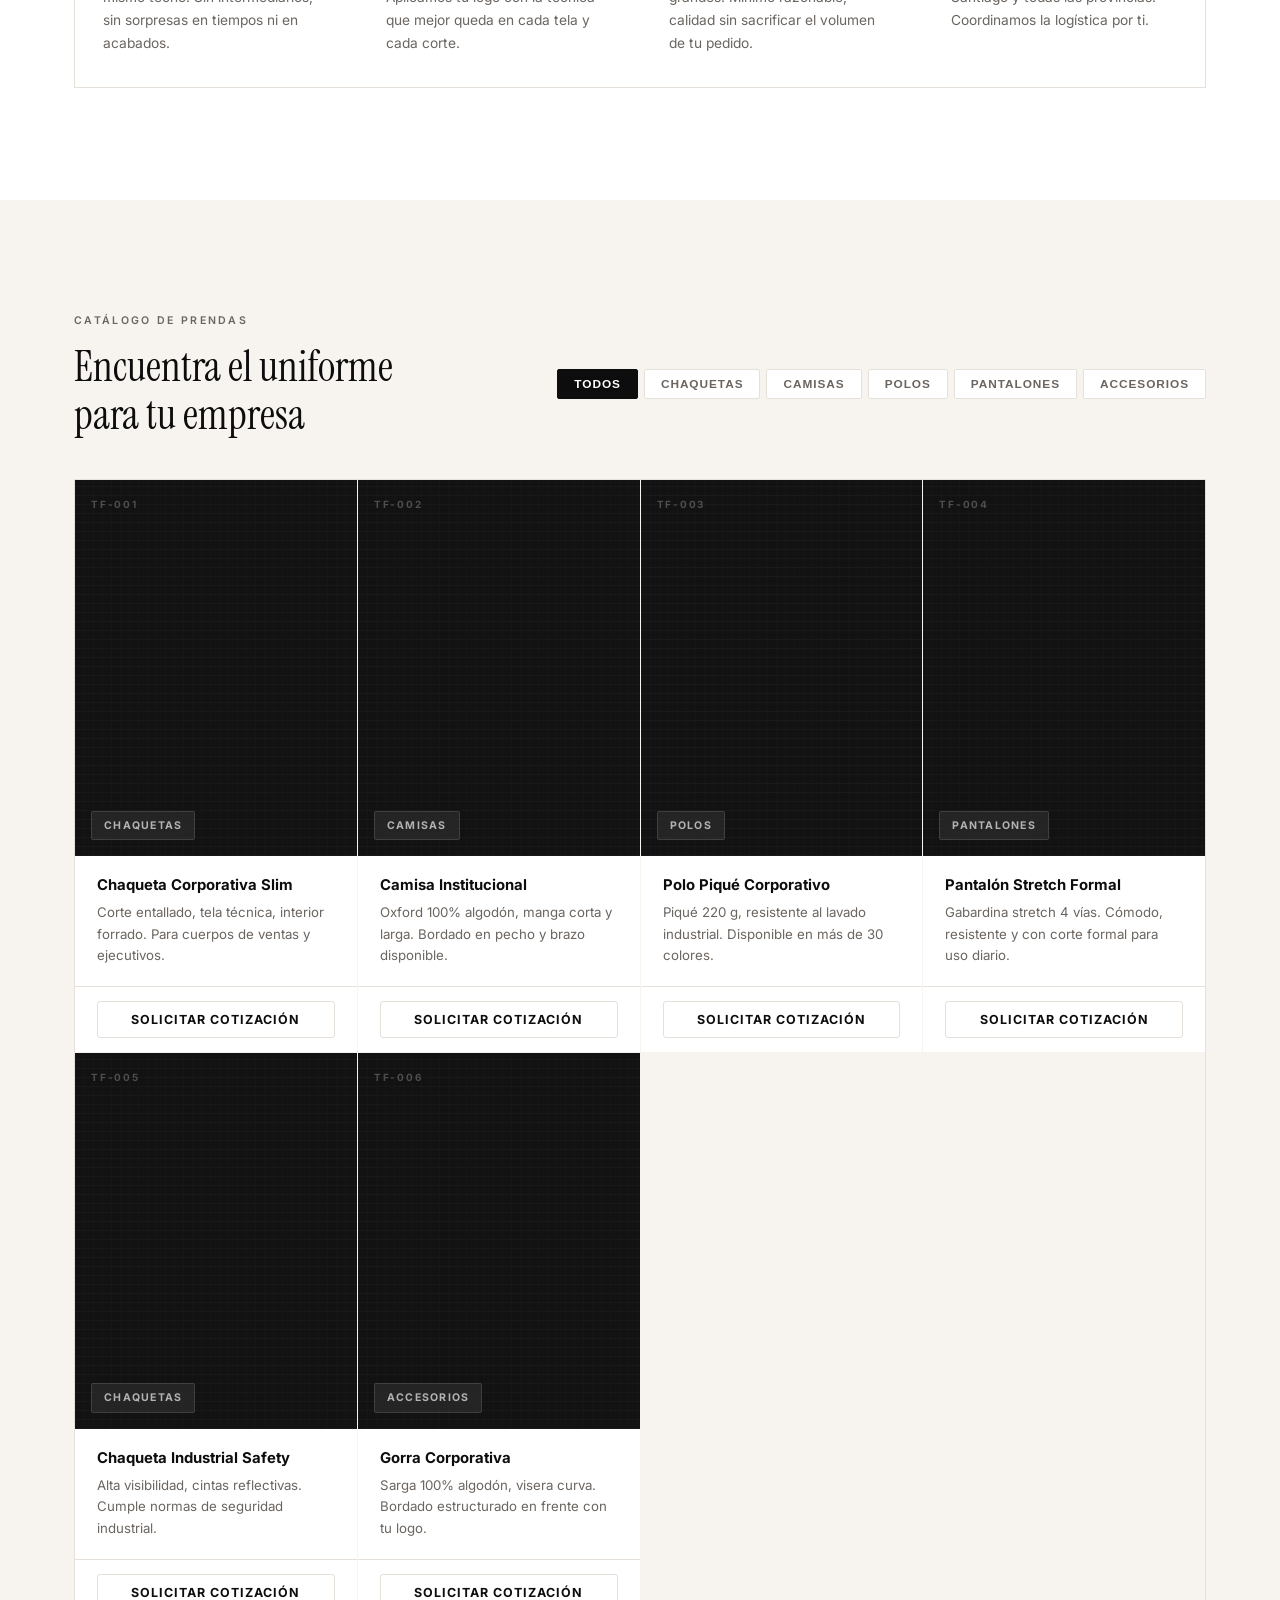
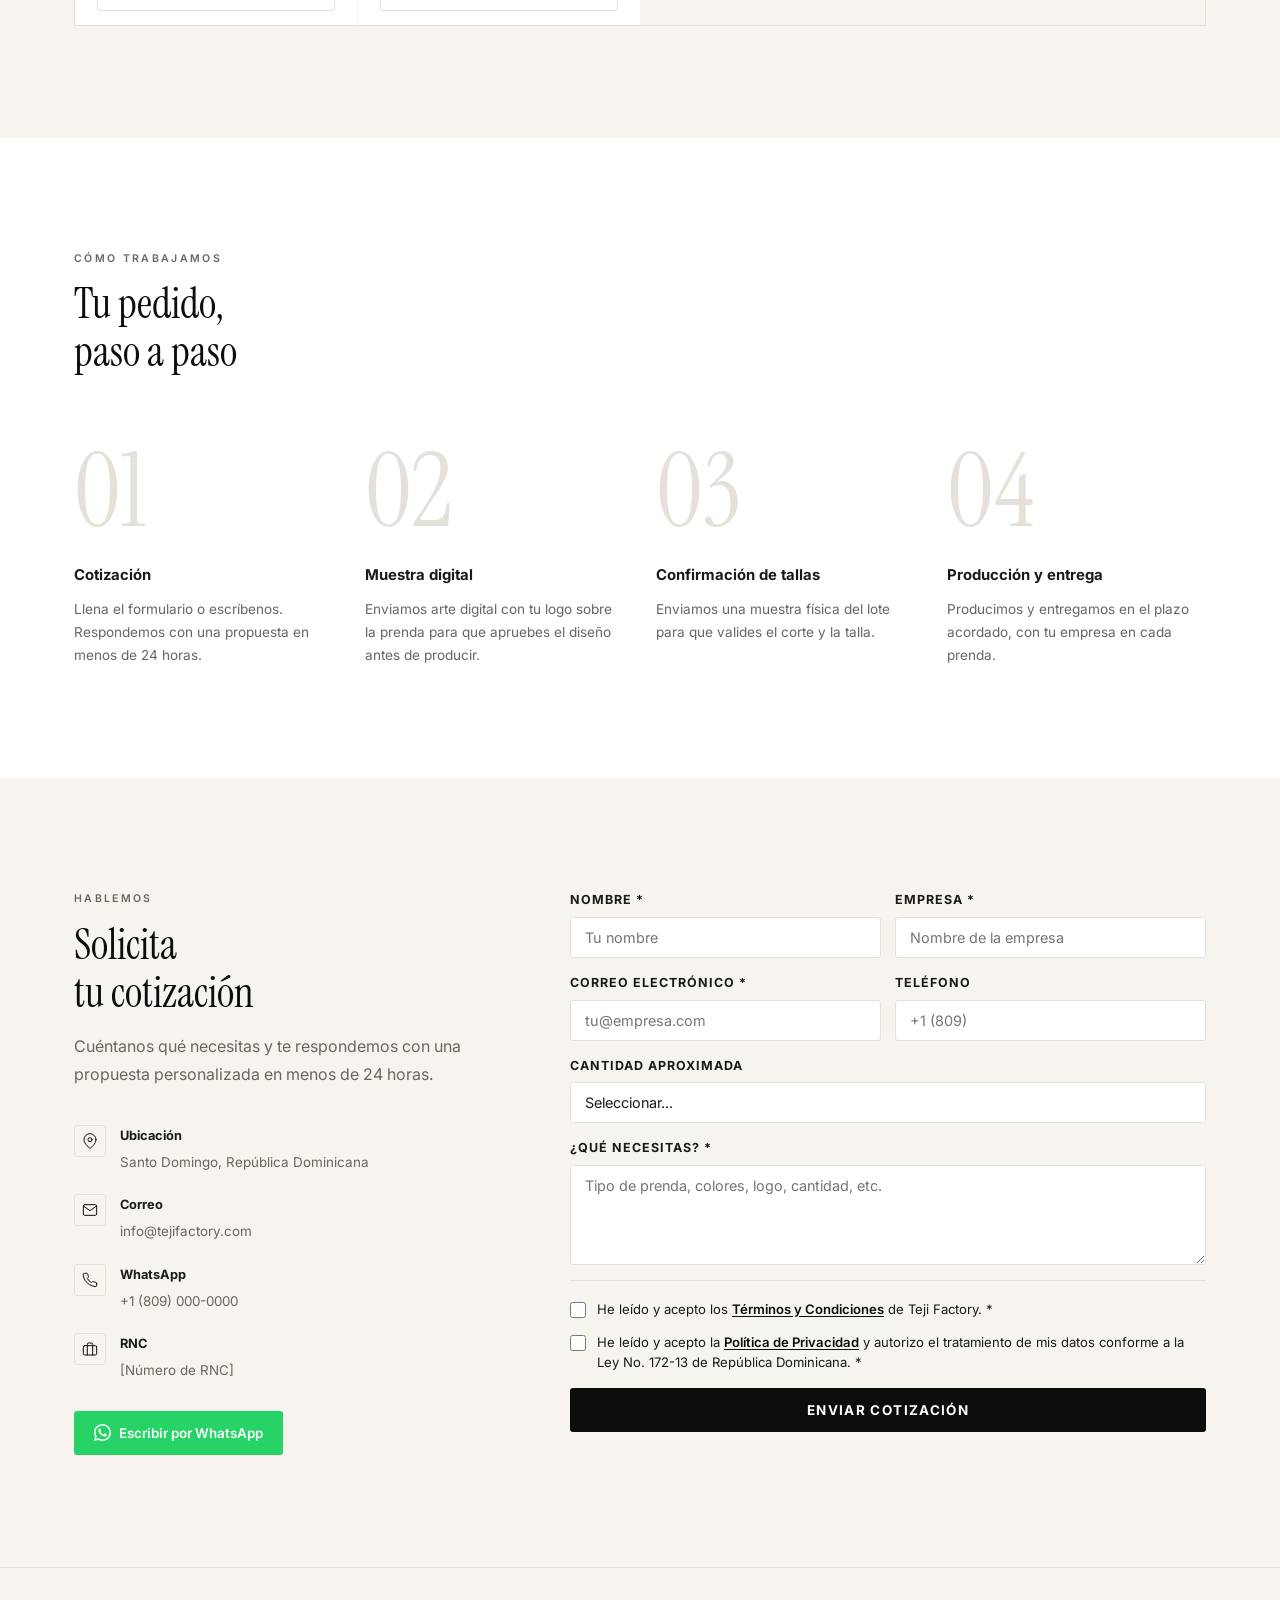
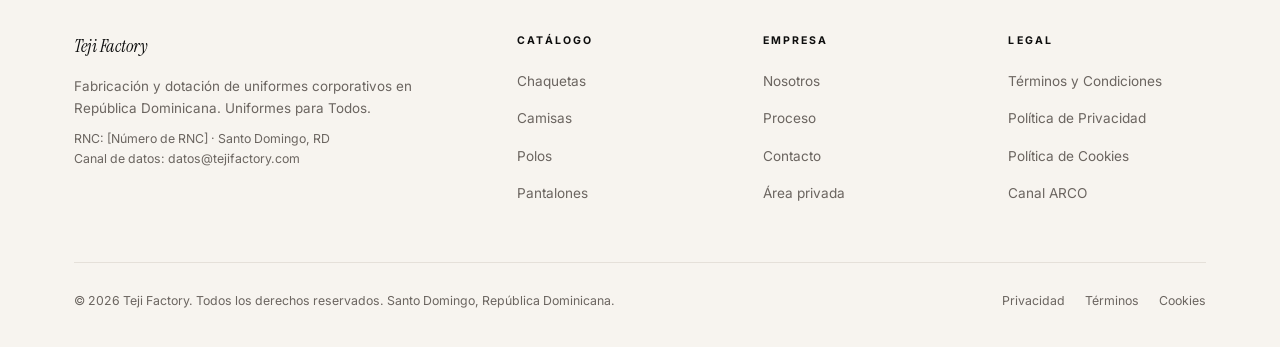
==== commit 6e047b84: "v3: dark hero con marquee, hero centrado, tipografía Inter 800, contraste footer y admin - Marquee a" ====
--- a/index.html
+++ b/index.html
@@ -9,475 +9,511 @@
   <link rel="preconnect" href="https://fonts.gstatic.com" crossorigin>
   <link href="https://fonts.googleapis.com/css2?family=Instrument+Serif:ital@0;1&family=Inter:wght@400;500;600;700;800&display=swap" rel="stylesheet">
   <style>
-    /* ═══════════════════════════════════════════════════════════════
+    /* ═══════════════════════════════════════════════════
        TOKENS
-    ═══════════════════════════════════════════════════════════════ */
+    ═══════════════════════════════════════════════════ */
     :root {
-      --negro:    #111318;
-      --navy:     #192341;
-      --navy-alt: #0F1829;
-      --texto:    #1C1917;
+      --negro:    #0D0D0D;
+      --negro-2:  #161616;
+      --texto:    #1A1A1A;
       --muted:    #6B6560;
       --linea:    #E5E0D9;
-      --fondo:    #F7F5F1;
+      --fondo:    #F7F4EF;
       --blanco:   #FFFFFF;
       --oro:      #B8912A;
-
       --wa:       #25D366;
-      --exito:    #15803D;
-      --error:    #DC2626;
-
-      --radio:    3px;
-      --radio-g:  6px;
-      --ancho:    1180px;
 
       --serif: "Instrument Serif", Georgia, serif;
       --sans:  "Inter", "Helvetica Neue", Arial, sans-serif;
 
-      --sombra:   0 1px 3px rgba(17,19,24,.06), 0 6px 20px rgba(17,19,24,.07);
       --ease-out: cubic-bezier(0.23, 1, 0.32, 1);
       --ease-dr:  cubic-bezier(0.32, 0.72, 0, 1);
+      --sombra:   0 1px 3px rgba(13,13,13,.06), 0 8px 28px rgba(13,13,13,.08);
+      --ancho: 1180px;
+      --radio: 3px;
     }
     @media (prefers-color-scheme: dark) {
       :root:not([data-theme="light"]) {
-        --negro: #F5F3EF; --navy: #A8B8D8; --navy-alt: #8AA0C8;
-        --texto: #EDE9E3; --muted: #9A948E; --linea: #2A2520;
-        --fondo: #1A1714; --blanco: #111318; --oro: #C8A040;
+        --negro: #EDE9E3; --texto: #EDE9E3; --muted: #9A948E; --linea: #2A2520; --fondo: #1A1714; --blanco: #111318;
       }
     }
-    :root[data-theme="dark"] {
-      --negro: #F5F3EF; --navy: #A8B8D8; --navy-alt: #8AA0C8;
-      --texto: #EDE9E3; --muted: #9A948E; --linea: #2A2520;
-      --fondo: #1A1714; --blanco: #111318; --oro: #C8A040;
-    }
 
     *, *::before, *::after { box-sizing: border-box; margin: 0; padding: 0; }
-    html { scroll-behavior: smooth; scroll-padding-top: 76px; }
+    html { scroll-behavior: smooth; scroll-padding-top: 72px; }
     @media (prefers-reduced-motion: reduce) {
       html { scroll-behavior: auto; }
       *, *::before, *::after { animation-duration: .01ms !important; transition-duration: .01ms !important; }
     }
-    body { font-family: var(--sans); font-size: 16px; line-height: 1.65; color: var(--texto); background: var(--blanco); -webkit-font-smoothing: antialiased; }
-    img  { max-width: 100%; display: block; }
-    a    { color: inherit; text-decoration: none; }
+    body { font-family: var(--sans); font-size: 16px; line-height: 1.65; color: var(--texto); background: var(--blanco); -webkit-font-smoothing: antialiased; overflow-x: hidden; }
+    img { max-width: 100%; display: block; }
+    a   { color: inherit; text-decoration: none; }
     :focus-visible { outline: 2px solid var(--oro); outline-offset: 3px; }
-    .c   { width: 100%; max-width: var(--ancho); margin: 0 auto; padding: 0 24px; }
-
-    /* ── ROTULO ── */
-    .rotulo {
-      font-family: var(--sans); font-size: .68rem; font-weight: 600;
-      text-transform: uppercase; letter-spacing: .2em; color: var(--muted);
-      margin-bottom: 14px; display: block;
-    }
-
-    /* ── BOTONES ── */
-    .btn {
-      display: inline-flex; align-items: center; gap: 8px;
-      padding: 12px 22px; border-radius: var(--radio);
-      font-family: var(--sans); font-size: .88rem; font-weight: 600;
-      cursor: pointer; border: none; white-space: nowrap;
-      transition: transform 150ms var(--ease-out), opacity 150ms ease, background 140ms ease;
-      text-decoration: none;
-    }
-    .btn:active { transform: scale(0.97); }
-    .btn-negro    { background: var(--negro); color: var(--blanco); }
-    .btn-negro:hover { opacity: .85; }
-    .btn-linea    { background: transparent; color: var(--negro); border: 1.5px solid var(--linea); }
-    .btn-linea:hover { border-color: var(--negro); }
-    .btn-blanco   { background: var(--blanco); color: var(--negro); }
-    .btn-blanco:hover { opacity: .92; }
-    .btn-wa       { background: var(--wa); color: var(--blanco); }
-    .btn-wa:hover { opacity: .9; }
-
-    /* ════════════════ HEADER ════════════════ */
+    .c  { width: 100%; max-width: var(--ancho); margin: 0 auto; padding: 0 24px; }
+
+    /* ═══════════════════════════════════════════════════
+       MARQUEE BAR
+    ═══════════════════════════════════════════════════ */
+    .mq-bar {
+      background: var(--fondo);
+      border-bottom: 1px solid var(--linea);
+      height: 38px;
+      overflow: hidden;
+      display: flex; align-items: center;
+      position: relative; z-index: 61;
+    }
+    .mq-track {
+      display: flex;
+      white-space: nowrap;
+      animation: marquee 45s linear infinite;
+      will-change: transform;
+    }
+    @media (prefers-reduced-motion: reduce) { .mq-track { animation: none; } }
+    .mq-item {
+      flex-shrink: 0;
+      padding: 0 0;
+      font-size: .64rem; font-weight: 600;
+      text-transform: uppercase; letter-spacing: .22em;
+      color: var(--negro);
+    }
+    .mq-sep { color: var(--muted); padding: 0 20px; }
+    @keyframes marquee {
+      from { transform: translateX(0); }
+      to   { transform: translateX(-50%); }
+    }
+
+    /* ═══════════════════════════════════════════════════
+       HEADER — transparente sobre hero, sólido al scroll
+    ═══════════════════════════════════════════════════ */
     .hdr {
       position: sticky; top: 0; z-index: 60;
-      background: rgba(255,255,255,.92); backdrop-filter: blur(12px);
-      border-bottom: 1px solid var(--linea);
-    }
-    .hdr-row {
-      display: flex; align-items: center; gap: 16px; height: 68px;
-    }
+      transition:
+        background 350ms ease,
+        border-color 350ms ease,
+        box-shadow 350ms ease;
+      background: transparent;
+      border-bottom: 1px solid transparent;
+    }
+    .hdr.solid {
+      background: rgba(255,255,255,.97);
+      backdrop-filter: blur(14px);
+      border-bottom-color: var(--linea);
+      box-shadow: 0 1px 20px rgba(0,0,0,.06);
+    }
+    .hdr-row { display: flex; align-items: center; gap: 16px; height: 68px; }
+
     .logo {
       display: flex; align-items: center; gap: 10px; flex: 0 0 auto;
-      color: var(--negro); font-weight: 700; font-size: .95rem;
-      letter-spacing: -.01em;
+      transition: color 350ms ease;
+      font-weight: 700; font-size: .9rem; letter-spacing: -.01em;
     }
     .logo-mark {
-      width: 32px; height: 32px; border: 1.5px solid var(--negro);
-      border-radius: 2px; display: grid; place-items: center;
-      font-size: .65rem; font-weight: 800; letter-spacing: .05em; color: var(--negro);
-    }
-    .logo-name em {
-      font-style: normal; font-family: var(--serif); font-weight: 400;
-      font-size: 1.08rem;
-    }
+      width: 32px; height: 32px; border-radius: 2px;
+      display: grid; place-items: center;
+      font-size: .65rem; font-weight: 800; letter-spacing: .05em;
+      border: 1.5px solid currentColor;
+      transition: border-color 350ms ease, color 350ms ease;
+    }
+    .logo-name { font-family: var(--serif); font-weight: 400; font-size: 1.05rem; font-style: italic; }
+    .hdr:not(.solid) .logo { color: var(--negro); }
+    .hdr.solid .logo { color: var(--negro); }
+
     .nav { margin-left: auto; display: flex; align-items: center; gap: 2px; }
     .nav a {
       padding: 7px 13px; border-radius: var(--radio);
-      font-size: .86rem; font-weight: 500; color: var(--muted);
-      transition: color 140ms ease, background 140ms ease;
-    }
-    .nav a:hover { color: var(--negro); background: var(--fondo); }
+      font-size: .78rem; font-weight: 600; letter-spacing: .08em; text-transform: uppercase;
+      transition: color 200ms ease, background 200ms ease;
+    }
+    .hdr:not(.solid) .nav a { color: var(--muted); }
+    .hdr:not(.solid) .nav a:hover { color: var(--negro); background: var(--fondo); }
+    .hdr.solid .nav a { color: var(--muted); }
+    .hdr.solid .nav a:hover { color: var(--negro); background: var(--fondo); }
+
     .hdr-cta { margin-left: 10px; }
+    .btn-hdr {
+      padding: 9px 20px; border-radius: var(--radio);
+      font-family: var(--sans); font-size: .8rem; font-weight: 700;
+      letter-spacing: .08em; text-transform: uppercase;
+      cursor: pointer; border: none; transition: all 150ms var(--ease-out);
+    }
+    .hdr:not(.solid) .btn-hdr { background: var(--negro); color: var(--blanco); }
+    .hdr:not(.solid) .btn-hdr:hover { opacity: .85; }
+    .hdr.solid .btn-hdr { background: var(--negro); color: var(--blanco); }
+    .hdr.solid .btn-hdr:hover { opacity: .85; }
+    .btn-hdr:active { transform: scale(0.97); }
     @media (max-width: 760px) { .nav, .hdr-cta { display: none; } }
 
-    /* ════════════════ HERO ════════════════ */
+    /* ═══════════════════════════════════════════════════
+       HERO — pantalla completa, negro
+    ═══════════════════════════════════════════════════ */
     .hero {
-      background: var(--navy);
-      color: var(--blanco);
-      min-height: 600px;
-      display: flex; align-items: center;
+      min-height: calc(100vh - 106px);
+      background: var(--blanco);
+      display: flex; flex-direction: column; justify-content: center; align-items: center;
       position: relative; overflow: hidden;
-    }
+      text-align: center;
+    }
+    /* Trama de tela diagonal — muy sutil */
     .hero::before {
       content: '';
-      position: absolute; inset: 0; z-index: 0;
+      position: absolute; inset: 0;
       background-image:
-        repeating-linear-gradient(135deg, rgba(255,255,255,.025) 0, rgba(255,255,255,.025) 1px, transparent 1px, transparent 12px),
-        repeating-linear-gradient( 45deg, rgba(255,255,255,.025) 0, rgba(255,255,255,.025) 1px, transparent 1px, transparent 12px);
-    }
+        repeating-linear-gradient(135deg, rgba(0,0,0,.025) 0, rgba(0,0,0,.025) 1px, transparent 1px, transparent 14px),
+        repeating-linear-gradient( 45deg, rgba(0,0,0,.025) 0, rgba(0,0,0,.025) 1px, transparent 1px, transparent 14px);
+      pointer-events: none;
+    }
+    .hero::after { display: none; }
     .hero-inner {
       position: relative; z-index: 1;
-      padding: clamp(72px, 10vw, 120px) 0;
-      max-width: 680px;
-    }
-    .hero .rotulo { color: rgba(255,255,255,.45); }
+      padding: 60px 24px;
+      max-width: calc(var(--ancho) + 48px);
+      margin: 0 auto; width: 100%;
+      text-align: center;
+    }
+    .hero-eyebrow {
+      font-size: .66rem; font-weight: 600; text-transform: uppercase;
+      letter-spacing: .24em; color: var(--muted);
+      display: block; margin-bottom: 24px;
+    }
     .hero h1 {
-      font-family: var(--serif); font-weight: 400; font-style: italic;
-      font-size: clamp(2.4rem, 5.5vw, 3.8rem);
-      line-height: 1.1; letter-spacing: -.01em;
-      color: var(--blanco); margin-bottom: 22px;
-    }
-    .hero p {
-      font-size: 1.05rem; line-height: 1.72;
-      color: rgba(255,255,255,.65); max-width: 480px; margin-bottom: 40px;
-    }
-    .hero-btns { display: flex; flex-wrap: wrap; gap: 10px; }
-
-    /* ════════════════ STATS ════════════════ */
+      font-family: var(--sans);
+      font-weight: 800; font-style: normal;
+      font-size: clamp(3rem, 8vw, 6.8rem);
+      line-height: 1.0; letter-spacing: -.04em;
+      color: var(--negro);
+      max-width: 900px;
+      margin-bottom: 32px;
+    }
+    .hero-sub {
+      font-size: 1rem; line-height: 1.7;
+      color: var(--muted);
+      max-width: 420px; margin-bottom: 48px; margin-left: auto; margin-right: auto;
+    }
+    .hero-btns { display: flex; flex-wrap: wrap; gap: 10px; justify-content: center; }
+    .btn-hero-p {
+      padding: 13px 26px; background: var(--negro); color: var(--blanco);
+      border: none; border-radius: var(--radio); cursor: pointer;
+      font-family: var(--sans); font-size: .84rem; font-weight: 700;
+      letter-spacing: .06em; text-transform: uppercase;
+      transition: transform 150ms var(--ease-out), opacity 150ms ease;
+      text-decoration: none;
+    }
+    .btn-hero-p:hover { opacity: .88; }
+    .btn-hero-p:active { transform: scale(0.97); }
+    .btn-hero-s {
+      padding: 13px 26px; background: transparent; color: var(--muted);
+      border: 1px solid var(--linea); border-radius: var(--radio); cursor: pointer;
+      font-family: var(--sans); font-size: .84rem; font-weight: 600;
+      letter-spacing: .06em; text-transform: uppercase;
+      transition: all 150ms ease; text-decoration: none;
+    }
+    .btn-hero-s:hover { border-color: var(--negro); color: var(--negro); }
+    .btn-hero-s:active { transform: scale(0.97); }
+    /* Scroll hint */
+    .hero-scroll {
+      position: absolute; bottom: 32px; right: 32px; z-index: 1;
+      font-size: .6rem; font-weight: 600; text-transform: uppercase;
+      letter-spacing: .24em; color: var(--muted);
+      display: flex; align-items: center; gap: 8px;
+    }
+    .hero-scroll-line {
+      width: 32px; height: 1px; background: var(--linea);
+      animation: pulse-line 2.5s ease-in-out infinite;
+    }
+    @keyframes pulse-line { 0%,100%{opacity:.3} 50%{opacity:.8} }
+
+    /* ═══════════════════════════════════════════════════
+       STATS
+    ═══════════════════════════════════════════════════ */
     .stats { border-bottom: 1px solid var(--linea); }
     .stats-row {
       display: grid; grid-template-columns: repeat(4, 1fr);
       background: var(--linea); gap: 1px;
     }
     @media (max-width: 600px) { .stats-row { grid-template-columns: 1fr 1fr; } }
-    .stat { background: var(--blanco); padding: 32px 24px; }
-    .stat-num {
+    .stat { background: var(--blanco); padding: 36px 24px; }
+    .stat-n {
       font-family: var(--serif); font-weight: 400;
-      font-size: clamp(2rem, 3.5vw, 2.8rem);
-      line-height: 1; color: var(--negro); margin-bottom: 6px;
-    }
-    .stat-lbl {
-      font-size: .75rem; font-weight: 600; text-transform: uppercase;
-      letter-spacing: .12em; color: var(--muted);
-    }
-
-    /* ════════════════ SECCIÓN ════════════════ */
+      font-size: clamp(2.2rem, 4vw, 3.4rem);
+      line-height: 1; color: var(--negro); margin-bottom: 8px;
+    }
+    .stat-l {
+      font-size: .7rem; font-weight: 700; text-transform: uppercase;
+      letter-spacing: .15em; color: var(--muted);
+    }
+
+    /* ═══════════════════════════════════════════════════
+       SCROLL FADE IN
+    ═══════════════════════════════════════════════════ */
+    .fi {
+      opacity: 0; transform: translateY(20px);
+      transition: opacity 600ms var(--ease-out), transform 600ms var(--ease-out);
+    }
+    .fi.in { opacity: 1; transform: translateY(0); }
+    .fi-d1 { transition-delay: 60ms; }
+    .fi-d2 { transition-delay: 120ms; }
+    .fi-d3 { transition-delay: 180ms; }
+    .fi-d4 { transition-delay: 240ms; }
+
+    /* ═══════════════════════════════════════════════════
+       SECCIONES
+    ═══════════════════════════════════════════════════ */
     .sec { padding: clamp(72px, 9vw, 112px) 0; }
-    .sec-hdr { margin-bottom: 56px; }
-    .sec-hdr h2 {
-      font-family: var(--serif); font-weight: 400;
-      font-size: clamp(1.7rem, 3.2vw, 2.4rem);
-      line-height: 1.2; color: var(--negro); margin-bottom: 14px;
-    }
-    .sec-hdr p { font-size: 1rem; color: var(--muted); max-width: 500px; line-height: 1.72; }
-    .sec-hdr.center { text-align: center; }
-    .sec-hdr.center p { margin: 0 auto; }
-
-    /* ════════════════ RAZONES ════════════════ */
-    .razones {
-      display: grid; grid-template-columns: repeat(auto-fit, minmax(230px, 1fr)); gap: 1px;
-      border: 1px solid var(--linea); border-radius: var(--radio-g); overflow: hidden;
-    }
-    .razon {
-      padding: 32px 28px; background: var(--blanco);
-      transition: background 160ms ease;
-    }
+    .rotulo { font-size: .66rem; font-weight: 600; text-transform: uppercase; letter-spacing: .22em; color: var(--muted); display: block; margin-bottom: 14px; }
+    .sec-h { font-family: var(--serif); font-weight: 400; font-size: clamp(1.8rem, 3.5vw, 2.6rem); line-height: 1.15; color: var(--negro); margin-bottom: 16px; }
+    .sec-p { font-size: 1rem; color: var(--muted); max-width: 480px; line-height: 1.72; }
+
+    /* ═══════════════════════════════════════════════════
+       RAZONES
+    ═══════════════════════════════════════════════════ */
+    .razones { display: grid; grid-template-columns: repeat(auto-fit, minmax(230px, 1fr)); gap: 1px; border: 1px solid var(--linea); }
+    .razon { padding: 32px 28px; background: var(--blanco); transition: background 160ms ease; }
     .razon:hover { background: var(--fondo); }
-    .razon-ico {
-      width: 40px; height: 40px; color: var(--navy);
-      margin-bottom: 20px;
-    }
+    .razon-ico { width: 38px; height: 38px; color: var(--negro); margin-bottom: 20px; }
     .razon-ico svg { width: 100%; height: 100%; }
-    .razon h3 { font-size: .95rem; font-weight: 700; margin-bottom: 10px; color: var(--negro); }
-    .razon p  { font-size: .88rem; color: var(--muted); line-height: 1.68; }
-
-    /* ════════════════ CATÁLOGO ════════════════ */
+    .razon h3 { font-size: .93rem; font-weight: 700; margin-bottom: 10px; }
+    .razon p  { font-size: .86rem; color: var(--muted); line-height: 1.68; }
+
+    /* ═══════════════════════════════════════════════════
+       CATÁLOGO
+    ═══════════════════════════════════════════════════ */
     .catalogo-bg { background: var(--fondo); }
     .cats { display: flex; flex-wrap: wrap; gap: 6px; margin-bottom: 40px; }
     .cat {
       padding: 7px 16px; border-radius: 2px;
-      font-size: .82rem; font-weight: 600; cursor: pointer;
+      font-size: .74rem; font-weight: 700; cursor: pointer;
       border: 1px solid var(--linea); background: var(--blanco); color: var(--muted);
-      transition: all 140ms ease; letter-spacing: .02em;
+      text-transform: uppercase; letter-spacing: .08em;
+      transition: all 140ms ease;
     }
     .cat:hover, .cat.on { background: var(--negro); color: var(--blanco); border-color: var(--negro); }
     .cat:active { transform: scale(0.97); }
-    .prod-grid { display: grid; grid-template-columns: repeat(auto-fill, minmax(240px, 1fr)); gap: 1px; border: 1px solid var(--linea); border-radius: var(--radio-g); overflow: hidden; }
-    .prod {
-      background: var(--blanco); display: flex; flex-direction: column;
-      transition: background 160ms ease;
-    }
-    .prod:hover { background: var(--fondo); }
-
-    /* Placeholder de tela — trama de tejido */
+    .prod-grid {
+      display: grid; grid-template-columns: repeat(auto-fill, minmax(260px, 1fr));
+      gap: 1px; border: 1px solid var(--linea);
+    }
+    .prod { background: var(--blanco); display: flex; flex-direction: column; overflow: hidden; }
+    .prod:hover .prod-img-inner { transform: scale(1.02); }
+
+    /* Placeholder oscuro estilo editorial — trama de tela horizontal */
     .prod-img {
-      aspect-ratio: 4/3; position: relative; overflow: hidden;
-      background-color: #ECEAE5;
+      aspect-ratio: 3/4; overflow: hidden;
+      background: var(--negro-2);
+    }
+    .prod-img-inner {
+      width: 100%; height: 100%;
+      background-color: #121212;
       background-image:
-        linear-gradient(rgba(25,35,65,.07) 1px, transparent 1px),
-        linear-gradient(90deg, rgba(25,35,65,.07) 1px, transparent 1px),
-        linear-gradient(rgba(25,35,65,.04) 1px, transparent 1px),
-        linear-gradient(90deg, rgba(25,35,65,.04) 1px, transparent 1px);
-      background-size: 20px 20px, 20px 20px, 4px 4px, 4px 4px;
-      display: flex; align-items: flex-end; justify-content: flex-start;
-    }
-    .prod-cat-tag {
-      margin: 0 0 14px 14px; padding: 4px 10px;
-      background: rgba(25,35,65,.85); color: rgba(255,255,255,.9);
-      font-size: .66rem; font-weight: 700; text-transform: uppercase;
-      letter-spacing: .14em; border-radius: 2px;
-    }
-    .prod-body { padding: 18px 20px; flex: 1; }
-    .prod-num  { font-size: .72rem; font-weight: 600; color: var(--muted); text-transform: uppercase; letter-spacing: .12em; margin-bottom: 6px; }
+        repeating-linear-gradient(0deg, rgba(255,255,255,.028) 0, rgba(255,255,255,.028) 1px, transparent 1px, transparent 9px),
+        repeating-linear-gradient(90deg, rgba(255,255,255,.012) 0, rgba(255,255,255,.012) 1px, transparent 1px, transparent 9px);
+      display: flex; flex-direction: column;
+      justify-content: space-between; padding: 16px;
+      transition: transform 500ms var(--ease-out);
+    }
+    .prod-sku {
+      font-size: .62rem; font-weight: 700; letter-spacing: .18em;
+      text-transform: uppercase; color: rgba(255,255,255,.25);
+    }
+    .prod-cat-pill {
+      align-self: flex-start;
+      padding: 5px 12px;
+      background: rgba(255,255,255,.08);
+      border: 1px solid rgba(255,255,255,.12);
+      backdrop-filter: blur(8px);
+      border-radius: 2px;
+      font-size: .66rem; font-weight: 700; letter-spacing: .12em;
+      text-transform: uppercase; color: rgba(255,255,255,.65);
+    }
+    .prod-body { padding: 20px 22px; flex: 1; border-bottom: 1px solid var(--linea); }
     .prod-nom  { font-size: .93rem; font-weight: 700; color: var(--negro); margin-bottom: 7px; line-height: 1.3; }
-    .prod-desc { font-size: .84rem; color: var(--muted); line-height: 1.6; }
-    .prod-pie  { padding: 14px 20px; border-top: 1px solid var(--linea); }
+    .prod-desc { font-size: .83rem; color: var(--muted); line-height: 1.6; }
+    .prod-pie  { padding: 14px 22px; }
     .btn-cot {
       width: 100%; padding: 10px; background: transparent;
       border: 1px solid var(--linea); border-radius: var(--radio);
-      font-family: var(--sans); font-size: .84rem; font-weight: 600;
+      font-family: var(--sans); font-size: .78rem; font-weight: 700;
+      text-transform: uppercase; letter-spacing: .08em;
       color: var(--negro); cursor: pointer;
-      transition: background 140ms ease, border-color 140ms ease, transform 150ms var(--ease-out);
+      transition: background 140ms ease, border-color 140ms ease, color 140ms ease, transform 150ms var(--ease-out);
     }
     .btn-cot:hover  { background: var(--negro); color: var(--blanco); border-color: var(--negro); }
     .btn-cot:active { transform: scale(0.97); }
 
-    /* ════════════════ PROCESO ════════════════ */
-    .proceso-grid {
-      display: grid; grid-template-columns: repeat(auto-fit, minmax(200px, 1fr));
-      gap: 48px 32px;
-    }
-    .paso-num-txt {
-      font-family: var(--serif); font-size: 3rem; font-weight: 400;
-      color: var(--linea); line-height: 1; margin-bottom: 16px;
-    }
-    .paso h3 { font-size: .95rem; font-weight: 700; margin-bottom: 10px; color: var(--negro); }
-    .paso p  { font-size: .86rem; color: var(--muted); line-height: 1.68; }
-
-    /* ════════════════ CONTACTO ════════════════ */
+    /* ═══════════════════════════════════════════════════
+       PROCESO
+    ═══════════════════════════════════════════════════ */
+    .proceso-grid { display: grid; grid-template-columns: repeat(auto-fit, minmax(200px, 1fr)); gap: 48px 32px; }
+    .paso-n {
+      font-family: var(--serif); font-size: clamp(4rem, 8vw, 6.5rem);
+      font-weight: 400; line-height: 1;
+      color: var(--linea); margin-bottom: 20px;
+    }
+    .paso h3 { font-size: .93rem; font-weight: 700; margin-bottom: 10px; }
+    .paso p  { font-size: .85rem; color: var(--muted); line-height: 1.68; }
+
+    /* ═══════════════════════════════════════════════════
+       CONTACTO
+    ═══════════════════════════════════════════════════ */
     .contacto-bg { background: var(--fondo); }
-    .contacto-layout {
-      display: grid; grid-template-columns: 1fr 1.5fr; gap: 72px; align-items: start;
-    }
+    .contacto-layout { display: grid; grid-template-columns: 1fr 1.5fr; gap: 72px; align-items: start; }
     @media (max-width: 760px) { .contacto-layout { grid-template-columns: 1fr; gap: 48px; } }
-    .contacto-info h2 { margin-bottom: 16px; }
-    .contacto-info > p { color: var(--muted); margin-bottom: 36px; line-height: 1.72; }
-    .info-fila { display: flex; gap: 14px; margin-bottom: 20px; align-items: flex-start; }
-    .info-ico  {
-      width: 32px; height: 32px; min-width: 32px;
-      border: 1px solid var(--linea); border-radius: var(--radio);
-      display: grid; place-items: center; color: var(--navy);
-    }
+    .info-row { display: flex; gap: 14px; margin-bottom: 20px; align-items: flex-start; }
+    .info-ico { width: 32px; height: 32px; min-width: 32px; border: 1px solid var(--linea); border-radius: var(--radio); display: grid; place-items: center; color: var(--negro); }
     .info-ico svg { width: 16px; height: 16px; }
-    .info-txt strong { display: block; font-size: .82rem; font-weight: 700; margin-bottom: 2px; }
+    .info-txt strong { display: block; font-size: .8rem; font-weight: 700; margin-bottom: 2px; }
     .info-txt span   { font-size: .84rem; color: var(--muted); }
-
-    /* Formulario */
     .form { display: flex; flex-direction: column; gap: 15px; }
     .f-par { display: grid; grid-template-columns: 1fr 1fr; gap: 14px; }
     @media (max-width: 480px) { .f-par { grid-template-columns: 1fr; } }
     .f { display: flex; flex-direction: column; gap: 6px; }
-    .f label { font-size: .8rem; font-weight: 600; color: var(--texto); letter-spacing: .01em; }
-    .f input, .f select, .f textarea {
-      width: 100%; padding: 10px 13px;
-      border: 1px solid var(--linea); border-radius: var(--radio);
-      font-family: var(--sans); font-size: .9rem; color: var(--texto);
-      background: var(--blanco);
-      transition: border-color 140ms ease, box-shadow 140ms ease;
-      appearance: none; -webkit-appearance: none;
-    }
-    .f input:focus, .f select:focus, .f textarea:focus {
-      outline: none; border-color: var(--negro); box-shadow: 0 0 0 3px rgba(17,19,24,.08);
-    }
+    .f label { font-size: .78rem; font-weight: 700; text-transform: uppercase; letter-spacing: .08em; color: var(--texto); }
+    .f input, .f select, .f textarea { width: 100%; padding: 11px 14px; border: 1px solid var(--linea); border-radius: var(--radio); font-family: var(--sans); font-size: .9rem; color: var(--texto); background: var(--blanco); transition: border-color 150ms ease, box-shadow 150ms ease; appearance: none; -webkit-appearance: none; }
+    .f input:focus, .f select:focus, .f textarea:focus { outline: none; border-color: var(--negro); box-shadow: 0 0 0 3px rgba(13,13,13,.07); }
     .f textarea { resize: vertical; min-height: 100px; }
-
-    /* Checks legales */
     .legal-sep { border-top: 1px solid var(--linea); padding-top: 18px; display: flex; flex-direction: column; gap: 13px; }
     .fcheck { display: flex; align-items: flex-start; gap: 11px; }
     .fcheck input[type="checkbox"] { width: 16px; height: 16px; min-width: 16px; min-height: 16px; margin-top: 3px; cursor: pointer; accent-color: var(--negro); }
-    .fcheck label { font-size: .83rem; color: var(--texto); line-height: 1.55; cursor: pointer; }
-    .fcheck a { color: var(--navy); font-weight: 600; text-decoration: underline; text-underline-offset: 2px; }
-    .fcheck a:hover { color: var(--negro); }
-    .msg-ok {
-      display: none; padding: 14px 18px;
-      background: #F0FDF4; border: 1px solid #BBF7D0;
-      border-radius: var(--radio); color: #166534; font-size: .88rem; font-weight: 600;
-    }
-
-    /* ════════════════ FOOTER ════════════════ */
-    .footer { background: var(--negro); color: rgba(255,255,255,.85); padding: 60px 0 36px; }
-    .footer-grid { display: grid; grid-template-columns: 2fr 1fr 1fr 1fr; gap: 48px; margin-bottom: 52px; }
+    .fcheck label { font-size: .82rem; color: var(--texto); line-height: 1.55; cursor: pointer; }
+    .fcheck a { color: var(--negro); font-weight: 600; text-decoration: underline; text-underline-offset: 2px; }
+    .btn-submit {
+      width: 100%; padding: 14px; background: var(--negro); color: var(--blanco);
+      border: none; border-radius: var(--radio); cursor: pointer;
+      font-family: var(--sans); font-size: .84rem; font-weight: 700;
+      text-transform: uppercase; letter-spacing: .1em;
+      transition: transform 150ms var(--ease-out), opacity 150ms ease;
+    }
+    .btn-submit:hover  { opacity: .85; }
+    .btn-submit:active { transform: scale(0.97); }
+    .msg-ok { display: none; padding: 14px 18px; background: #F0FDF4; border: 1px solid #BBF7D0; border-radius: var(--radio); color: #166534; font-size: .88rem; font-weight: 600; }
+
+    /* ═══════════════════════════════════════════════════
+       FOOTER
+    ═══════════════════════════════════════════════════ */
+    .footer { background: var(--fondo); color: var(--texto); padding: 64px 0 36px; border-top: 1px solid var(--linea); }
+    .footer-grid { display: grid; grid-template-columns: 2fr 1fr 1fr 1fr; gap: 48px; margin-bottom: 56px; }
     @media (max-width: 760px) { .footer-grid { grid-template-columns: 1fr 1fr; gap: 36px; } }
     @media (max-width: 480px) { .footer-grid { grid-template-columns: 1fr; } }
-    .footer-brand strong { display: block; font-family: var(--serif); font-size: 1.1rem; font-weight: 400; margin-bottom: 12px; color: #fff; }
-    .footer-brand p { font-size: .84rem; opacity: .55; line-height: 1.65; margin-bottom: 10px; }
-    .footer-col h4 { font-size: .7rem; font-weight: 700; text-transform: uppercase; letter-spacing: .18em; color: rgba(255,255,255,.35); margin-bottom: 18px; }
+    .footer-brand strong { display: block; font-family: var(--serif); font-size: 1.1rem; font-weight: 400; font-style: italic; color: var(--negro); margin-bottom: 14px; }
+    .footer-brand p { font-size: .84rem; color: var(--muted); line-height: 1.65; }
+    .footer-col h4 { font-size: .66rem; font-weight: 700; text-transform: uppercase; letter-spacing: .2em; color: var(--negro); margin-bottom: 18px; }
     .footer-col ul { list-style: none; display: flex; flex-direction: column; gap: 11px; }
-    .footer-col ul li a { font-size: .86rem; opacity: .65; transition: opacity 140ms ease; }
-    .footer-col ul li a:hover { opacity: 1; }
-    .footer-linea { border-top: 1px solid rgba(255,255,255,.1); padding-top: 28px; display: flex; align-items: center; justify-content: space-between; flex-wrap: wrap; gap: 12px; }
-    .footer-copy { font-size: .78rem; opacity: .4; }
+    .footer-col ul li a { font-size: .85rem; color: var(--muted); transition: color 140ms ease; }
+    .footer-col ul li a:hover { color: var(--negro); }
+    .footer-linea { border-top: 1px solid var(--linea); padding-top: 28px; display: flex; align-items: center; justify-content: space-between; flex-wrap: wrap; gap: 12px; }
+    .footer-copy { font-size: .77rem; color: var(--muted); }
     .footer-legal { display: flex; gap: 20px; }
-    .footer-legal a { font-size: .78rem; opacity: .5; transition: opacity 140ms ease; }
-    .footer-legal a:hover { opacity: 1; }
-
-    /* ════════════════ COOKIE BANNER ════════════════ */
-    .ck-banner {
-      position: fixed; bottom: 0; left: 0; right: 0; z-index: 100;
-      background: var(--negro); color: rgba(255,255,255,.85);
-      border-top: 1px solid rgba(255,255,255,.1);
-      padding: 18px 24px;
-      display: flex; align-items: center; flex-wrap: wrap; gap: 16px;
-      justify-content: space-between;
-      transform: translateY(100%);
-      transition: transform 420ms var(--ease-dr);
-    }
+    .footer-legal a { font-size: .77rem; color: var(--muted); transition: color 140ms ease; }
+    .footer-legal a:hover { color: var(--negro); }
+
+    /* ═══════════════════════════════════════════════════
+       COOKIE BANNER
+    ═══════════════════════════════════════════════════ */
+    .ck-banner { position: fixed; bottom: 0; left: 0; right: 0; z-index: 100; background: var(--negro); border-top: 1px solid rgba(255,255,255,.08); padding: 18px 24px; display: flex; align-items: center; flex-wrap: wrap; gap: 16px; justify-content: space-between; transform: translateY(100%); transition: transform 450ms var(--ease-dr); }
     .ck-banner.on { transform: translateY(0); }
-    .ck-banner p { font-size: .86rem; flex: 1 1 280px; line-height: 1.55; opacity: .8; }
-    .ck-banner a { color: rgba(255,255,255,.8); text-decoration: underline; text-underline-offset: 2px; }
-    .ck-banner a:hover { color: #fff; }
-    .ck-btns { display: flex; gap: 10px; flex-wrap: wrap; }
-    .ck-si {
-      padding: 9px 20px; background: var(--blanco); color: var(--negro);
-      border: none; border-radius: var(--radio);
-      font-family: var(--sans); font-size: .86rem; font-weight: 600; cursor: pointer;
-      transition: transform 150ms var(--ease-out), opacity 140ms ease;
-    }
-    .ck-si:active  { transform: scale(0.97); }
-    .ck-no {
-      padding: 9px 20px; background: transparent; color: rgba(255,255,255,.65);
-      border: 1px solid rgba(255,255,255,.2); border-radius: var(--radio);
-      font-family: var(--sans); font-size: .86rem; font-weight: 600; cursor: pointer;
-      transition: border-color 140ms ease, color 140ms ease;
-    }
-    .ck-no:hover { border-color: rgba(255,255,255,.5); color: rgba(255,255,255,.85); }
-
-    /* ════════════════ MODALES ════════════════ */
-    .modal-bg {
-      position: fixed; inset: 0; z-index: 200;
-      background: rgba(10,12,18,.72);
-      display: flex; align-items: flex-end; justify-content: center;
-      opacity: 0; pointer-events: none;
-      transition: opacity 240ms ease;
-    }
+    .ck-banner p { font-size: .85rem; flex: 1 1 280px; opacity: .7; line-height: 1.55; }
+    .ck-banner a { color: rgba(255,255,255,.75); text-decoration: underline; text-underline-offset: 2px; }
+    .ck-btns { display: flex; gap: 10px; }
+    .ck-si { padding: 9px 20px; background: var(--blanco); color: var(--negro); border: none; border-radius: var(--radio); font-family: var(--sans); font-size: .84rem; font-weight: 700; cursor: pointer; transition: transform 150ms var(--ease-out), opacity 140ms ease; }
+    .ck-si:active { transform: scale(0.97); }
+    .ck-no { padding: 9px 20px; background: transparent; color: rgba(255,255,255,.55); border: 1px solid rgba(255,255,255,.18); border-radius: var(--radio); font-family: var(--sans); font-size: .84rem; font-weight: 600; cursor: pointer; transition: all 140ms ease; }
+    .ck-no:hover { border-color: rgba(255,255,255,.45); color: rgba(255,255,255,.8); }
+
+    /* ═══════════════════════════════════════════════════
+       MODALES
+    ═══════════════════════════════════════════════════ */
+    .modal-bg { position: fixed; inset: 0; z-index: 200; background: rgba(0,0,0,.8); display: flex; align-items: flex-end; justify-content: center; opacity: 0; pointer-events: none; transition: opacity 250ms ease; }
     .modal-bg.on { opacity: 1; pointer-events: all; }
-    .modal {
-      background: var(--blanco);
-      border-radius: var(--radio-g) var(--radio-g) 0 0;
-      width: 100%; max-width: 720px; max-height: 86vh;
-      overflow: hidden; display: flex; flex-direction: column;
-      transform: translateY(100%);
-      transition: transform 360ms var(--ease-dr);
-    }
+    .modal { background: var(--blanco); border-radius: 6px 6px 0 0; width: 100%; max-width: 740px; max-height: 86vh; overflow: hidden; display: flex; flex-direction: column; transform: translateY(100%); transition: transform 380ms var(--ease-dr); }
     .modal-bg.on .modal { transform: translateY(0); }
-    .modal-top {
-      display: flex; align-items: center; justify-content: space-between;
-      padding: 20px 28px 18px; border-bottom: 1px solid var(--linea); flex: 0 0 auto;
-    }
+    .modal-top { display: flex; align-items: center; justify-content: space-between; padding: 20px 28px 18px; border-bottom: 1px solid var(--linea); flex: 0 0 auto; }
     .modal-top h3 { font-weight: 700; font-size: .97rem; }
-    .modal-x {
-      width: 34px; height: 34px; border-radius: 50%;
-      background: var(--fondo); border: none; cursor: pointer;
-      display: grid; place-items: center; color: var(--muted);
-      font-size: .9rem; transition: background 140ms ease;
-    }
+    .modal-x { width: 34px; height: 34px; border-radius: 50%; background: var(--fondo); border: none; cursor: pointer; display: grid; place-items: center; color: var(--muted); font-size: .9rem; transition: background 140ms ease; }
     .modal-x:hover { background: var(--linea); }
     .modal-body { padding: 28px 28px 36px; overflow-y: auto; flex: 1 1 auto; }
-    .modal-body h4 { font-size: .92rem; font-weight: 700; margin: 22px 0 9px; color: var(--navy); }
-    .modal-body p  { font-size: .86rem; line-height: 1.74; margin-bottom: 11px; }
+    .modal-body h4 { font-size: .9rem; font-weight: 700; margin: 22px 0 9px; }
+    .modal-body p { font-size: .86rem; line-height: 1.74; margin-bottom: 11px; }
     .modal-body ul { padding-left: 18px; margin-bottom: 11px; }
     .modal-body ul li { font-size: .86rem; line-height: 1.74; margin-bottom: 5px; }
     .modal-ver { font-size: .72rem; color: var(--muted); border-top: 1px solid var(--linea); margin-top: 24px; padding-top: 14px; }
 
-    /* ════════════════ ADMIN PANEL ════════════════ */
+    /* ═══════════════════════════════════════════════════
+       ADMIN
+    ═══════════════════════════════════════════════════ */
     .admin-panel { display: none; position: fixed; inset: 0; z-index: 300; background: var(--blanco); overflow-y: auto; }
     .admin-panel.on { display: block; }
     .admin-login { min-height: 100vh; display: flex; align-items: center; justify-content: center; padding: 20px; background: var(--fondo); }
-    .admin-box { background: var(--blanco); padding: 44px 40px; border-radius: var(--radio-g); border: 1px solid var(--linea); box-shadow: var(--sombra); width: 100%; max-width: 380px; }
-    .admin-box h2 { font-family: var(--serif); font-weight: 400; font-size: 1.5rem; margin-bottom: 8px; }
+    .admin-box { background: var(--blanco); padding: 44px 40px; border-radius: 6px; border: 1px solid var(--linea); width: 100%; max-width: 380px; }
+    .admin-box h2 { font-family: var(--serif); font-weight: 400; font-style: italic; font-size: 1.6rem; margin-bottom: 8px; }
     .admin-box p  { font-size: .86rem; color: var(--muted); margin-bottom: 28px; }
     .admin-cont { padding: 0 24px 48px; max-width: 1180px; margin: 0 auto; }
-    .admin-top2 { display: flex; align-items: center; justify-content: space-between; padding: 20px 0 16px; border-bottom: 1px solid var(--linea); margin-bottom: 24px; gap: 12px; flex-wrap: wrap; }
-    .admin-top2 h2 { font-family: var(--serif); font-weight: 400; font-size: 1.4rem; }
+    .admin-top2 { display: flex; align-items: center; justify-content: space-between; padding: 20px 0 16px; border-bottom: 1px solid var(--linea); margin-bottom: 24px; flex-wrap: wrap; gap: 12px; }
+    .admin-top2 h2 { font-family: var(--serif); font-weight: 400; font-style: italic; font-size: 1.5rem; }
     .admin-tabs { display: flex; gap: 2px; border-bottom: 1px solid var(--linea); margin-bottom: 24px; }
-    .a-tab { padding: 9px 18px; font-family: var(--sans); font-size: .86rem; font-weight: 600; cursor: pointer; background: none; border: none; color: var(--muted); border-bottom: 2px solid transparent; margin-bottom: -1px; transition: color 140ms ease; }
+    .a-tab { padding: 9px 18px; font-family: var(--sans); font-size: .84rem; font-weight: 600; text-transform: uppercase; letter-spacing: .07em; cursor: pointer; background: none; border: none; color: var(--muted); border-bottom: 2px solid transparent; margin-bottom: -1px; transition: color 140ms ease; }
     .a-tab.on { color: var(--negro); border-color: var(--negro); }
-    .tbl-wrap { overflow-x: auto; border: 1px solid var(--linea); border-radius: var(--radio-g); }
+    .tbl-wrap { overflow-x: auto; border: 1px solid var(--linea); border-radius: var(--radio); }
     .tbl { width: 100%; border-collapse: collapse; font-size: .84rem; }
-    .tbl th { text-align: left; padding: 10px 14px; background: var(--fondo); font-size: .74rem; font-weight: 700; text-transform: uppercase; letter-spacing: .1em; color: var(--muted); border-bottom: 1px solid var(--linea); white-space: nowrap; }
-    .tbl td { padding: 11px 14px; border-bottom: 1px solid var(--fondo); color: var(--texto); line-height: 1.4; }
+    .tbl th { text-align: left; padding: 10px 14px; background: var(--fondo); font-size: .72rem; font-weight: 700; text-transform: uppercase; letter-spacing: .1em; color: var(--muted); border-bottom: 1px solid var(--linea); white-space: nowrap; }
+    .tbl td { padding: 11px 14px; border-bottom: 1px solid var(--fondo); line-height: 1.4; }
     .tbl tr:last-child td { border-bottom: none; }
     .tbl tr:hover td { background: var(--fondo); }
     .tbl-vacia { text-align: center; padding: 48px 20px; color: var(--muted); font-size: .88rem; }
     .badge { display: inline-block; padding: 2px 9px; border-radius: 2px; font-size: .7rem; font-weight: 700; text-transform: uppercase; letter-spacing: .07em; }
     .b-verde { background: #DCFCE7; color: #166534; }
     .b-gris  { background: var(--fondo); color: var(--muted); }
-    .admin-nota { font-size: .78rem; color: var(--muted); margin-top: 20px; padding: 12px 16px; background: var(--fondo); border-radius: var(--radio); border-left: 2px solid var(--oro); line-height: 1.65; }
-
-    /* ════════════════ WA ════════════════ */
-    .wa-fab {
-      position: fixed; bottom: 24px; right: 24px; z-index: 50;
-      width: 52px; height: 52px; border-radius: 50%;
-      background: var(--wa); color: var(--blanco); border: none; cursor: pointer;
-      display: grid; place-items: center;
-      box-shadow: 0 4px 16px rgba(37,211,102,.35);
-      transition: transform 200ms var(--ease-out);
-      text-decoration: none;
-    }
-    .wa-fab:hover { transform: scale(1.08); }
+    .admin-nota { font-size: .78rem; color: var(--muted); margin-top: 20px; padding: 12px 16px; background: var(--fondo); border-radius: var(--radio); border-left: 2px solid var(--muted); line-height: 1.65; }
+
+    /* ═══════════════════════════════════════════════════
+       BOTONES GENÉRICOS
+    ═══════════════════════════════════════════════════ */
+    .btn { display: inline-flex; align-items: center; gap: 8px; padding: 11px 20px; border-radius: var(--radio); font-family: var(--sans); font-size: .84rem; font-weight: 600; cursor: pointer; border: none; transition: transform 150ms var(--ease-out), opacity 150ms ease; text-decoration: none; }
+    .btn:active { transform: scale(0.97); }
+    .btn-negro  { background: var(--negro); color: var(--blanco); }
+    .btn-negro:hover { opacity: .85; }
+    .btn-linea  { background: transparent; color: var(--negro); border: 1px solid var(--linea); }
+    .btn-linea:hover { border-color: var(--negro); }
+    .btn-wa     { background: var(--wa); color: var(--blanco); }
+    .btn-wa:hover { opacity: .9; }
+
+    /* ═══════════════════════════════════════════════════
+       WA FLOTANTE
+    ═══════════════════════════════════════════════════ */
+    .wa-fab { position: fixed; bottom: 24px; right: 24px; z-index: 50; width: 52px; height: 52px; border-radius: 50%; background: var(--wa); color: var(--blanco); border: none; cursor: pointer; display: grid; place-items: center; box-shadow: 0 4px 16px rgba(37,211,102,.35); transition: transform 200ms var(--ease-out); text-decoration: none; }
+    .wa-fab:hover  { transform: scale(1.08); }
     .wa-fab:active { transform: scale(0.95); }
-
-    /* ════════════════ STAGGER CARDS (animación de entrada) ════════════════ */
-    .prod-grid .prod {
-      opacity: 0; transform: translateY(8px);
-      animation: fadeUp 280ms var(--ease-out) forwards;
-    }
-    .prod-grid .prod:nth-child(1) { animation-delay:   0ms; }
-    .prod-grid .prod:nth-child(2) { animation-delay:  40ms; }
-    .prod-grid .prod:nth-child(3) { animation-delay:  80ms; }
-    .prod-grid .prod:nth-child(4) { animation-delay: 120ms; }
-    .prod-grid .prod:nth-child(5) { animation-delay: 160ms; }
-    .prod-grid .prod:nth-child(6) { animation-delay: 200ms; }
-    @keyframes fadeUp { to { opacity: 1; transform: translateY(0); } }
-
-    /* ════════════════ RESPONSIVE ════════════════ */
-    @media (max-width: 760px) {
-      .sec { padding: clamp(48px, 8vw, 72px) 0; }
-    }
   </style>
 </head>
 <body>
 
-<!-- ══════════════════════ COOKIE BANNER ══════════════════════ -->
-<div class="ck-banner" id="ckBanner" role="dialog" aria-label="Aviso de cookies">
-  <p>Usamos cookies propias y de análisis para mejorar el sitio. Puedes aceptarlas o limitarlas a las esenciales.
-     <a href="#" onclick="modal('cookies');return false;">Política de Cookies</a>
-  </p>
-  <div class="ck-btns">
-    <button class="ck-no" onclick="ckNo()">Solo esenciales</button>
-    <button class="ck-si" onclick="ckSi()">Aceptar todas</button>
+<!-- ══════════════════ MARQUEE ══════════════════════ -->
+<div class="mq-bar" aria-hidden="true">
+  <div class="mq-track">
+    <span class="mq-item">TEJI FACTORY</span><span class="mq-sep">·</span>
+    <span class="mq-item">UNIFORMES PARA TODOS</span><span class="mq-sep">·</span>
+    <span class="mq-item">REPÚBLICA DOMINICANA</span><span class="mq-sep">·</span>
+    <span class="mq-item">PRODUCCIÓN LOCAL</span><span class="mq-sep">·</span>
+    <span class="mq-item">DESDE 50 UNIDADES</span><span class="mq-sep">·</span>
+    <span class="mq-item">TU MARCA EN CADA PRENDA</span><span class="mq-sep">·</span>
+    <span class="mq-item">DISEÑO PROPIO</span><span class="mq-sep">·</span>
+    <span class="mq-item">CALIDAD PREMIUM</span><span class="mq-sep">·</span>
+    <!-- duplicado para loop seamless -->
+    <span class="mq-item">TEJI FACTORY</span><span class="mq-sep">·</span>
+    <span class="mq-item">UNIFORMES PARA TODOS</span><span class="mq-sep">·</span>
+    <span class="mq-item">REPÚBLICA DOMINICANA</span><span class="mq-sep">·</span>
+    <span class="mq-item">PRODUCCIÓN LOCAL</span><span class="mq-sep">·</span>
+    <span class="mq-item">DESDE 50 UNIDADES</span><span class="mq-sep">·</span>
+    <span class="mq-item">TU MARCA EN CADA PRENDA</span><span class="mq-sep">·</span>
+    <span class="mq-item">DISEÑO PROPIO</span><span class="mq-sep">·</span>
+    <span class="mq-item">CALIDAD PREMIUM</span><span class="mq-sep">·</span>
   </div>
 </div>
 
-<!-- ══════════════════════ HEADER ══════════════════════════════ -->
-<header class="hdr" id="inicio">
+<!-- ══════════════════ HEADER ═══════════════════════ -->
+<header class="hdr" id="hdr">
   <div class="c">
     <div class="hdr-row">
       <a href="#inicio" class="logo">
         <div class="logo-mark">TF</div>
-        <div class="logo-name"><em>Teji Factory</em></div>
+        <span class="logo-name">Teji Factory</span>
       </a>
       <nav class="nav" aria-label="Principal">
         <a href="#catalogo">Catálogo</a>
@@ -486,232 +522,148 @@
         <a href="#contacto">Contacto</a>
       </nav>
       <div class="hdr-cta">
-        <a href="#contacto" class="btn btn-negro">Cotizar</a>
+        <a href="#contacto" class="btn-hdr">Cotizar</a>
       </div>
     </div>
   </div>
 </header>
 
-<!-- ══════════════════════ HERO ═══════════════════════════════ -->
-<section class="hero">
-  <div class="c">
-    <div class="hero-inner">
-      <span class="rotulo">Teji Factory — Uniformes para Todos</span>
-      <h1>Tu equipo, vestido para representarte</h1>
-      <p>Fabricamos uniformes corporativos a la medida de tu empresa. Desde 50 unidades, con diseño propio y entrega en toda República Dominicana.</p>
-      <div class="hero-btns">
-        <a href="#contacto" class="btn btn-blanco">Solicitar cotización</a>
-        <a href="#catalogo" class="btn" style="color:rgba(255,255,255,.75);border:1px solid rgba(255,255,255,.25);background:transparent;">Ver catálogo</a>
-      </div>
-    </div>
+<!-- ══════════════════ HERO ═════════════════════════ -->
+<section class="hero" id="inicio">
+  <div class="hero-inner">
+    <span class="hero-eyebrow">Santo Domingo, República Dominicana</span>
+    <h1>Tu equipo,<br>vestido para<br>representarte</h1>
+    <p class="hero-sub">Fabricamos uniformes corporativos a la medida. Desde 50 unidades, con diseño propio y tu marca bien puesta.</p>
+    <div class="hero-btns">
+      <a href="#contacto" class="btn-hero-p">Solicitar cotización</a>
+      <a href="#catalogo" class="btn-hero-s">Ver catálogo</a>
+    </div>
+  </div>
+  <div class="hero-scroll" aria-hidden="true">
+    <div class="hero-scroll-line"></div>
+    scroll
   </div>
 </section>
 
-<!-- ══════════════════════ STATS ══════════════════════════════ -->
-<div class="stats">
+<!-- ══════════════════ STATS ════════════════════════ -->
+<div class="stats" id="stats">
   <div class="c" style="padding:0 24px;">
     <div class="stats-row">
-      <div class="stat"><div class="stat-num">+200</div><div class="stat-lbl">Empresas atendidas</div></div>
-      <div class="stat"><div class="stat-num">+50 K</div><div class="stat-lbl">Prendas fabricadas</div></div>
-      <div class="stat"><div class="stat-num">50</div><div class="stat-lbl">Unidades mínimo</div></div>
-      <div class="stat"><div class="stat-num">24 h</div><div class="stat-lbl">Respuesta cotización</div></div>
+      <div class="stat fi"><div class="stat-n">+200</div><div class="stat-l">Empresas atendidas</div></div>
+      <div class="stat fi fi-d1"><div class="stat-n">+50 K</div><div class="stat-l">Prendas fabricadas</div></div>
+      <div class="stat fi fi-d2"><div class="stat-n">50</div><div class="stat-l">Unidades mínimo</div></div>
+      <div class="stat fi fi-d3"><div class="stat-n">24 h</div><div class="stat-l">Respuesta cotización</div></div>
     </div>
   </div>
 </div>
 
-<!-- ══════════════════════ POR QUÉ ════════════════════════════ -->
+<!-- ══════════════════ NOSOTROS ═════════════════════ -->
 <section class="sec" id="nosotros">
   <div class="c">
-    <div class="sec-hdr">
-      <span class="rotulo">Por qué elegirnos</span>
-      <h2>Más que uniformes,<br>es imagen de empresa</h2>
-      <p>Cada prenda refuerza la identidad de tu organización y la confianza de quienes la llevan puesta.</p>
-    </div>
-    <div class="razones">
-      <div class="razon">
-        <div class="razon-ico">
-          <svg viewBox="0 0 24 24" fill="none" stroke="currentColor" stroke-width="1.5" stroke-linecap="round" stroke-linejoin="round">
-            <circle cx="6" cy="6" r="3"/><circle cx="6" cy="18" r="3"/>
-            <path d="M20 4L8.12 15.88M14.47 14.48L20 20M8.12 8.12L12 12"/>
-          </svg>
+    <div style="display:grid;grid-template-columns:1fr 1fr;gap:72px;align-items:start;" class="fi">
+      <div>
+        <span class="rotulo">Por qué elegirnos</span>
+        <h2 class="sec-h">Más que uniformes,<br>es imagen de empresa</h2>
+        <p class="sec-p">Cada prenda refuerza la identidad de tu organización y la confianza de quienes la llevan puesta. No fabricamos ropa — fabricamos representación.</p>
+      </div>
+      <div></div>
+    </div>
+    <div style="margin-top:48px;">
+      <div class="razones">
+        <div class="razon fi">
+          <div class="razon-ico"><svg viewBox="0 0 24 24" fill="none" stroke="currentColor" stroke-width="1.5" stroke-linecap="round" stroke-linejoin="round"><circle cx="6" cy="6" r="3"/><circle cx="6" cy="18" r="3"/><path d="M20 4L8.12 15.88M14.47 14.48L20 20M8.12 8.12L12 12"/></svg></div>
+          <h3>Diseño y confección propios</h3>
+          <p>Diseñamos y producimos bajo el mismo techo. Sin intermediarios, sin sorpresas en tiempos ni en acabados.</p>
         </div>
-        <h3>Diseño y confección propios</h3>
-        <p>Diseñamos y producimos bajo el mismo techo. Sin intermediarios, sin sorpresas en tiempos ni en acabados.</p>
+        <div class="razon fi fi-d1">
+          <div class="razon-ico"><svg viewBox="0 0 24 24" fill="none" stroke="currentColor" stroke-width="1.5" stroke-linecap="round" stroke-linejoin="round"><polygon points="12 2 2 7 12 12 22 7 12 2"/><polyline points="2 17 12 22 22 17"/><polyline points="2 12 12 17 22 12"/></svg></div>
+          <h3>Tu marca, bien puesta</h3>
+          <p>Bordado, serigrafía, sublimación. Aplicamos tu logo con la técnica que mejor queda en cada tela y cada corte.</p>
+        </div>
+        <div class="razon fi fi-d2">
+          <div class="razon-ico"><svg viewBox="0 0 24 24" fill="none" stroke="currentColor" stroke-width="1.5" stroke-linecap="round" stroke-linejoin="round"><path d="M21 16V8a2 2 0 0 0-1-1.73l-7-4a2 2 0 0 0-2 0l-7 4A2 2 0 0 0 3 8v8a2 2 0 0 0 1 1.73l7 4a2 2 0 0 0 2 0l7-4A2 2 0 0 0 21 16z"/><polyline points="3.27 6.96 12 12.01 20.73 6.96"/><line x1="12" y1="22.08" x2="12" y2="12"/></svg></div>
+          <h3>Desde 50 unidades</h3>
+          <p>Atendemos empresas medianas y grandes. Mínimo razonable, calidad sin sacrificar el volumen de tu pedido.</p>
+        </div>
+        <div class="razon fi fi-d3">
+          <div class="razon-ico"><svg viewBox="0 0 24 24" fill="none" stroke="currentColor" stroke-width="1.5" stroke-linecap="round" stroke-linejoin="round"><path d="M21 10c0 7-9 13-9 13s-9-6-9-13a9 9 0 0 1 18 0z"/><circle cx="12" cy="10" r="3"/></svg></div>
+          <h3>Entrega en toda la isla</h3>
+          <p>Despachamos a Santo Domingo, Santiago y todas las provincias. Coordinamos la logística por ti.</p>
+        </div>
       </div>
-      <div class="razon">
-        <div class="razon-ico">
-          <svg viewBox="0 0 24 24" fill="none" stroke="currentColor" stroke-width="1.5" stroke-linecap="round" stroke-linejoin="round">
-            <polygon points="12 2 2 7 12 12 22 7 12 2"/>
-            <polyline points="2 17 12 22 22 17"/>
-            <polyline points="2 12 12 17 22 12"/>
-          </svg>
-        </div>
-        <h3>Tu marca, bien puesta</h3>
-        <p>Bordado, serigrafía, sublimación. Aplicamos tu logo con la técnica que mejor queda en cada tela y cada corte.</p>
-      </div>
-      <div class="razon">
-        <div class="razon-ico">
-          <svg viewBox="0 0 24 24" fill="none" stroke="currentColor" stroke-width="1.5" stroke-linecap="round" stroke-linejoin="round">
-            <path d="M21 16V8a2 2 0 0 0-1-1.73l-7-4a2 2 0 0 0-2 0l-7 4A2 2 0 0 0 3 8v8a2 2 0 0 0 1 1.73l7 4a2 2 0 0 0 2 0l7-4A2 2 0 0 0 21 16z"/>
-            <polyline points="3.27 6.96 12 12.01 20.73 6.96"/><line x1="12" y1="22.08" x2="12" y2="12"/>
-          </svg>
-        </div>
-        <h3>Desde 50 unidades</h3>
-        <p>Atendemos empresas medianas y grandes. Mínimo razonable, calidad sin sacrificar el volumen de tu pedido.</p>
-      </div>
-      <div class="razon">
-        <div class="razon-ico">
-          <svg viewBox="0 0 24 24" fill="none" stroke="currentColor" stroke-width="1.5" stroke-linecap="round" stroke-linejoin="round">
-            <path d="M21 10c0 7-9 13-9 13s-9-6-9-13a9 9 0 0 1 18 0z"/>
-            <circle cx="12" cy="10" r="3"/>
-          </svg>
-        </div>
-        <h3>Entrega en toda la isla</h3>
-        <p>Despachamos a Santo Domingo, Santiago y todas las provincias. Coordinamos la logística por ti.</p>
-      </div>
     </div>
   </div>
 </section>
 
-<!-- ══════════════════════ CATÁLOGO ═══════════════════════════ -->
+<!-- ══════════════════ CATÁLOGO ═════════════════════ -->
 <section class="sec catalogo-bg" id="catalogo">
   <div class="c">
-    <div class="sec-hdr">
-      <span class="rotulo">Catálogo de prendas</span>
-      <h2>Encuentra el uniforme<br>para tu empresa</h2>
-      <p>Chaquetas, camisas, polos, pantalones y más — todos personalizables con tu marca.</p>
-    </div>
-    <div class="cats" role="group" aria-label="Filtrar">
-      <button class="cat on"  data-c="todos"      onclick="filtrar(this)">Todos</button>
-      <button class="cat"     data-c="chaquetas"  onclick="filtrar(this)">Chaquetas</button>
-      <button class="cat"     data-c="camisas"    onclick="filtrar(this)">Camisas</button>
-      <button class="cat"     data-c="polos"      onclick="filtrar(this)">Polos</button>
-      <button class="cat"     data-c="pantalones" onclick="filtrar(this)">Pantalones</button>
-      <button class="cat"     data-c="accesorios" onclick="filtrar(this)">Accesorios</button>
+    <div class="fi" style="margin-bottom:40px;display:flex;align-items:flex-end;justify-content:space-between;flex-wrap:wrap;gap:24px;">
+      <div>
+        <span class="rotulo">Catálogo de prendas</span>
+        <h2 class="sec-h" style="margin-bottom:0;">Encuentra el uniforme<br>para tu empresa</h2>
+      </div>
+      <div class="cats">
+        <button class="cat on"  data-c="todos"      onclick="filtrar(this)">Todos</button>
+        <button class="cat"     data-c="chaquetas"  onclick="filtrar(this)">Chaquetas</button>
+        <button class="cat"     data-c="camisas"    onclick="filtrar(this)">Camisas</button>
+        <button class="cat"     data-c="polos"      onclick="filtrar(this)">Polos</button>
+        <button class="cat"     data-c="pantalones" onclick="filtrar(this)">Pantalones</button>
+        <button class="cat"     data-c="accesorios" onclick="filtrar(this)">Accesorios</button>
+      </div>
     </div>
     <div class="prod-grid" id="pgrid">
-      <div class="prod" data-c="chaquetas">
-        <div class="prod-img"><span class="prod-cat-tag">Chaquetas</span></div>
-        <div class="prod-body"><div class="prod-num">TF-001</div><div class="prod-nom">Chaqueta Corporativa Slim</div><div class="prod-desc">Corte entallado, tela técnica, interior forrado. Ideal para cuerpos de ventas y ejecutivos.</div></div>
-        <div class="prod-pie"><button class="btn-cot" onclick="cotizar('Chaqueta Corporativa Slim')">Solicitar cotización</button></div>
-      </div>
-      <div class="prod" data-c="camisas">
-        <div class="prod-img"><span class="prod-cat-tag">Camisas</span></div>
-        <div class="prod-body"><div class="prod-num">TF-002</div><div class="prod-nom">Camisa Institucional</div><div class="prod-desc">Oxford 100% algodón, manga corta y larga. Bordado en pecho y brazo disponible.</div></div>
-        <div class="prod-pie"><button class="btn-cot" onclick="cotizar('Camisa Institucional')">Solicitar cotización</button></div>
-      </div>
-      <div class="prod" data-c="polos">
-        <div class="prod-img"><span class="prod-cat-tag">Polos</span></div>
-        <div class="prod-body"><div class="prod-num">TF-003</div><div class="prod-nom">Polo Piqué Corporativo</div><div class="prod-desc">Piqué 220 g, resistente al lavado industrial. Disponible en más de 30 colores.</div></div>
-        <div class="prod-pie"><button class="btn-cot" onclick="cotizar('Polo Piqué Corporativo')">Solicitar cotización</button></div>
-      </div>
-      <div class="prod" data-c="pantalones">
-        <div class="prod-img"><span class="prod-cat-tag">Pantalones</span></div>
-        <div class="prod-body"><div class="prod-num">TF-004</div><div class="prod-nom">Pantalón Stretch Formal</div><div class="prod-desc">Gabardina stretch 4 vías. Cómodo, resistente y con corte formal para uso diario.</div></div>
-        <div class="prod-pie"><button class="btn-cot" onclick="cotizar('Pantalón Stretch Formal')">Solicitar cotización</button></div>
-      </div>
-      <div class="prod" data-c="chaquetas">
-        <div class="prod-img"><span class="prod-cat-tag">Chaquetas</span></div>
-        <div class="prod-body"><div class="prod-num">TF-005</div><div class="prod-nom">Chaqueta Industrial Safety</div><div class="prod-desc">Alta visibilidad, cintas reflectivas. Cumple normas de seguridad industrial.</div></div>
-        <div class="prod-pie"><button class="btn-cot" onclick="cotizar('Chaqueta Industrial Safety')">Solicitar cotización</button></div>
-      </div>
-      <div class="prod" data-c="accesorios">
-        <div class="prod-img"><span class="prod-cat-tag">Accesorios</span></div>
-        <div class="prod-body"><div class="prod-num">TF-006</div><div class="prod-nom">Gorra Corporativa</div><div class="prod-desc">Sarga 100% algodón, visera curva. Bordado estructurado en frente con tu logo.</div></div>
-        <div class="prod-pie"><button class="btn-cot" onclick="cotizar('Gorra Corporativa')">Solicitar cotización</button></div>
-      </div>
+      <div class="prod fi"        data-c="chaquetas"><div class="prod-img"><div class="prod-img-inner"><span class="prod-sku">TF-001</span><span class="prod-cat-pill">Chaquetas</span></div></div><div class="prod-body"><div class="prod-nom">Chaqueta Corporativa Slim</div><div class="prod-desc">Corte entallado, tela técnica, interior forrado. Para cuerpos de ventas y ejecutivos.</div></div><div class="prod-pie"><button class="btn-cot" onclick="cotizar('Chaqueta Corporativa Slim')">Solicitar cotización</button></div></div>
+      <div class="prod fi fi-d1"  data-c="camisas"><div class="prod-img"><div class="prod-img-inner"><span class="prod-sku">TF-002</span><span class="prod-cat-pill">Camisas</span></div></div><div class="prod-body"><div class="prod-nom">Camisa Institucional</div><div class="prod-desc">Oxford 100% algodón, manga corta y larga. Bordado en pecho y brazo disponible.</div></div><div class="prod-pie"><button class="btn-cot" onclick="cotizar('Camisa Institucional')">Solicitar cotización</button></div></div>
+      <div class="prod fi fi-d2"  data-c="polos"><div class="prod-img"><div class="prod-img-inner"><span class="prod-sku">TF-003</span><span class="prod-cat-pill">Polos</span></div></div><div class="prod-body"><div class="prod-nom">Polo Piqué Corporativo</div><div class="prod-desc">Piqué 220 g, resistente al lavado industrial. Disponible en más de 30 colores.</div></div><div class="prod-pie"><button class="btn-cot" onclick="cotizar('Polo Piqué Corporativo')">Solicitar cotización</button></div></div>
+      <div class="prod fi fi-d3"  data-c="pantalones"><div class="prod-img"><div class="prod-img-inner"><span class="prod-sku">TF-004</span><span class="prod-cat-pill">Pantalones</span></div></div><div class="prod-body"><div class="prod-nom">Pantalón Stretch Formal</div><div class="prod-desc">Gabardina stretch 4 vías. Cómodo, resistente y con corte formal para uso diario.</div></div><div class="prod-pie"><button class="btn-cot" onclick="cotizar('Pantalón Stretch Formal')">Solicitar cotización</button></div></div>
+      <div class="prod fi fi-d1"  data-c="chaquetas"><div class="prod-img"><div class="prod-img-inner"><span class="prod-sku">TF-005</span><span class="prod-cat-pill">Chaquetas</span></div></div><div class="prod-body"><div class="prod-nom">Chaqueta Industrial Safety</div><div class="prod-desc">Alta visibilidad, cintas reflectivas. Cumple normas de seguridad industrial.</div></div><div class="prod-pie"><button class="btn-cot" onclick="cotizar('Chaqueta Industrial Safety')">Solicitar cotización</button></div></div>
+      <div class="prod fi fi-d2"  data-c="accesorios"><div class="prod-img"><div class="prod-img-inner"><span class="prod-sku">TF-006</span><span class="prod-cat-pill">Accesorios</span></div></div><div class="prod-body"><div class="prod-nom">Gorra Corporativa</div><div class="prod-desc">Sarga 100% algodón, visera curva. Bordado estructurado en frente con tu logo.</div></div><div class="prod-pie"><button class="btn-cot" onclick="cotizar('Gorra Corporativa')">Solicitar cotización</button></div></div>
     </div>
   </div>
 </section>
 
-<!-- ══════════════════════ PROCESO ════════════════════════════ -->
+<!-- ══════════════════ PROCESO ══════════════════════ -->
 <section class="sec" id="proceso">
   <div class="c">
-    <div class="sec-hdr">
+    <div class="fi" style="margin-bottom:64px;">
       <span class="rotulo">Cómo trabajamos</span>
-      <h2>Tu pedido, paso a paso</h2>
-      <p>Desde la cotización hasta la entrega, acompañamos cada etapa.</p>
+      <h2 class="sec-h">Tu pedido,<br>paso a paso</h2>
     </div>
     <div class="proceso-grid">
-      <div class="paso"><div class="paso-num-txt">01</div><h3>Cotización</h3><p>Llena el formulario o escríbenos por WhatsApp. Respondemos con una propuesta en menos de 24 horas.</p></div>
-      <div class="paso"><div class="paso-num-txt">02</div><h3>Muestra digital</h3><p>Enviamos arte digital con tu logo sobre la prenda para que apruebes el diseño antes de producir.</p></div>
-      <div class="paso"><div class="paso-num-txt">03</div><h3>Confirmación de tallas</h3><p>Enviamos una muestra física del lote para que valides el corte y la talla antes de la producción completa.</p></div>
-      <div class="paso"><div class="paso-num-txt">04</div><h3>Producción y entrega</h3><p>Producimos y entregamos en el plazo acordado, con tu empresa en cada prenda.</p></div>
+      <div class="paso fi">   <div class="paso-n">01</div><h3>Cotización</h3><p>Llena el formulario o escríbenos. Respondemos con una propuesta en menos de 24 horas.</p></div>
+      <div class="paso fi fi-d1"><div class="paso-n">02</div><h3>Muestra digital</h3><p>Enviamos arte digital con tu logo sobre la prenda para que apruebes el diseño antes de producir.</p></div>
+      <div class="paso fi fi-d2"><div class="paso-n">03</div><h3>Confirmación de tallas</h3><p>Enviamos una muestra física del lote para que valides el corte y la talla.</p></div>
+      <div class="paso fi fi-d3"><div class="paso-n">04</div><h3>Producción y entrega</h3><p>Producimos y entregamos en el plazo acordado, con tu empresa en cada prenda.</p></div>
     </div>
   </div>
 </section>
 
-<!-- ══════════════════════ CONTACTO ══════════════════════════ -->
+<!-- ══════════════════ CONTACTO ═════════════════════ -->
 <section class="sec contacto-bg" id="contacto">
   <div class="c">
     <div class="contacto-layout">
-      <div class="contacto-info">
-        <div class="sec-hdr" style="margin-bottom:36px;">
-          <span class="rotulo">Hablemos</span>
-          <h2>Solicita tu cotización</h2>
-          <p>Cuéntanos qué necesitas y te respondemos con una propuesta personalizada en menos de 24 horas.</p>
-        </div>
-        <div class="info-fila">
-          <div class="info-ico"><svg viewBox="0 0 24 24" fill="none" stroke="currentColor" stroke-width="1.5" stroke-linecap="round"><path d="M21 10c0 7-9 13-9 13s-9-6-9-13a9 9 0 0 1 18 0z"/><circle cx="12" cy="10" r="3"/></svg></div>
-          <div class="info-txt"><strong>Ubicación</strong><span>Santo Domingo, República Dominicana</span></div>
-        </div>
-        <div class="info-fila">
-          <div class="info-ico"><svg viewBox="0 0 24 24" fill="none" stroke="currentColor" stroke-width="1.5" stroke-linecap="round"><path d="M4 4h16c1.1 0 2 .9 2 2v12c0 1.1-.9 2-2 2H4c-1.1 0-2-.9-2-2V6c0-1.1.9-2 2-2z"/><polyline points="22,6 12,13 2,6"/></svg></div>
-          <div class="info-txt"><strong>Correo</strong><span>info@tejifactory.com</span></div>
-        </div>
-        <div class="info-fila">
-          <div class="info-ico"><svg viewBox="0 0 24 24" fill="none" stroke="currentColor" stroke-width="1.5" stroke-linecap="round"><path d="M22 16.92v3a2 2 0 0 1-2.18 2 19.79 19.79 0 0 1-8.63-3.07A19.5 19.5 0 0 1 4.86 13a19.79 19.79 0 0 1-3.07-8.67A2 2 0 0 1 3.77 2h3a2 2 0 0 1 2 1.72c.127.96.361 1.903.7 2.81a2 2 0 0 1-.45 2.11L8.09 9.91a16 16 0 0 0 6 6l.91-.91a2 2 0 0 1 2.11-.45c.907.339 1.85.573 2.81.7A2 2 0 0 1 22 16.92z"/></svg></div>
-          <div class="info-txt"><strong>WhatsApp</strong><span>+1 (809) 000-0000</span></div>
-        </div>
-        <div class="info-fila">
-          <div class="info-ico"><svg viewBox="0 0 24 24" fill="none" stroke="currentColor" stroke-width="1.5" stroke-linecap="round"><rect x="2" y="7" width="20" height="14" rx="2"/><path d="M16 21V5a2 2 0 0 0-2-2h-4a2 2 0 0 0-2 2v16"/></svg></div>
-          <div class="info-txt"><strong>RNC</strong><span>[Número de RNC]</span></div>
-        </div>
-        <div style="margin-top:28px;">
-          <a href="https://wa.me/18090000000" class="btn btn-wa" target="_blank" rel="noopener">
-            <svg width="17" height="17" viewBox="0 0 24 24" fill="currentColor"><path d="M17.472 14.382c-.297-.149-1.758-.867-2.03-.967-.273-.099-.471-.148-.67.15-.197.297-.767.966-.94 1.164-.173.199-.347.223-.644.075-.297-.15-1.255-.463-2.39-1.475-.883-.788-1.48-1.761-1.653-2.059-.173-.297-.018-.458.13-.606.134-.133.298-.347.446-.52.149-.174.198-.298.298-.497.099-.198.05-.371-.025-.52-.075-.149-.669-1.612-.916-2.207-.242-.579-.487-.5-.669-.51-.173-.008-.371-.01-.57-.01-.198 0-.52.074-.792.372-.272.297-1.04 1.016-1.04 2.479 0 1.462 1.065 2.875 1.213 3.074.149.198 2.096 3.2 5.077 4.487.709.306 1.262.489 1.694.625.712.227 1.36.195 1.871.118.571-.085 1.758-.719 2.006-1.413.248-.694.248-1.289.173-1.413-.074-.124-.272-.198-.57-.347z"/><path d="M12 0C5.373 0 0 5.373 0 12c0 2.14.563 4.148 1.549 5.886L0 24l6.302-1.526A11.934 11.934 0 0012 24c6.627 0 12-5.373 12-12S18.627 0 12 0zm0 21.818a9.797 9.797 0 01-5.001-1.372l-.359-.214-3.72.976.994-3.636-.234-.373A9.78 9.78 0 012.182 12C2.182 6.57 6.57 2.182 12 2.182S21.818 6.57 21.818 12 17.43 21.818 12 21.818z"/></svg>
-            Escribir por WhatsApp
-          </a>
-        </div>
+      <div class="fi">
+        <span class="rotulo">Hablemos</span>
+        <h2 class="sec-h">Solicita<br>tu cotización</h2>
+        <p class="sec-p" style="margin-bottom:36px;">Cuéntanos qué necesitas y te respondemos con una propuesta personalizada en menos de 24 horas.</p>
+        <div class="info-row"><div class="info-ico"><svg viewBox="0 0 24 24" fill="none" stroke="currentColor" stroke-width="1.5" stroke-linecap="round"><path d="M21 10c0 7-9 13-9 13s-9-6-9-13a9 9 0 0 1 18 0z"/><circle cx="12" cy="10" r="3"/></svg></div><div class="info-txt"><strong>Ubicación</strong><span>Santo Domingo, República Dominicana</span></div></div>
+        <div class="info-row"><div class="info-ico"><svg viewBox="0 0 24 24" fill="none" stroke="currentColor" stroke-width="1.5" stroke-linecap="round"><path d="M4 4h16c1.1 0 2 .9 2 2v12c0 1.1-.9 2-2 2H4c-1.1 0-2-.9-2-2V6c0-1.1.9-2 2-2z"/><polyline points="22,6 12,13 2,6"/></svg></div><div class="info-txt"><strong>Correo</strong><span>info@tejifactory.com</span></div></div>
+        <div class="info-row"><div class="info-ico"><svg viewBox="0 0 24 24" fill="none" stroke="currentColor" stroke-width="1.5" stroke-linecap="round"><path d="M22 16.92v3a2 2 0 0 1-2.18 2 19.79 19.79 0 0 1-8.63-3.07A19.5 19.5 0 0 1 4.86 13a19.79 19.79 0 0 1-3.07-8.67A2 2 0 0 1 3.77 2h3a2 2 0 0 1 2 1.72c.127.96.361 1.903.7 2.81a2 2 0 0 1-.45 2.11L8.09 9.91a16 16 0 0 0 6 6l.91-.91a2 2 0 0 1 2.11-.45c.907.339 1.85.573 2.81.7A2 2 0 0 1 22 16.92z"/></svg></div><div class="info-txt"><strong>WhatsApp</strong><span>+1 (809) 000-0000</span></div></div>
+        <div class="info-row"><div class="info-ico"><svg viewBox="0 0 24 24" fill="none" stroke="currentColor" stroke-width="1.5" stroke-linecap="round"><rect x="2" y="7" width="20" height="14" rx="2"/><path d="M16 21V5a2 2 0 0 0-2-2h-4a2 2 0 0 0-2 2v16"/></svg></div><div class="info-txt"><strong>RNC</strong><span>[Número de RNC]</span></div></div>
+        <div style="margin-top:28px;"><a href="https://wa.me/18090000000" class="btn btn-wa" target="_blank" rel="noopener"><svg width="17" height="17" viewBox="0 0 24 24" fill="currentColor"><path d="M17.472 14.382c-.297-.149-1.758-.867-2.03-.967-.273-.099-.471-.148-.67.15-.197.297-.767.966-.94 1.164-.173.199-.347.223-.644.075-.297-.15-1.255-.463-2.39-1.475-.883-.788-1.48-1.761-1.653-2.059-.173-.297-.018-.458.13-.606.134-.133.298-.347.446-.52.149-.174.198-.298.298-.497.099-.198.05-.371-.025-.52-.075-.149-.669-1.612-.916-2.207-.242-.579-.487-.5-.669-.51-.173-.008-.371-.01-.57-.01-.198 0-.52.074-.792.372-.272.297-1.04 1.016-1.04 2.479 0 1.462 1.065 2.875 1.213 3.074.149.198 2.096 3.2 5.077 4.487.709.306 1.262.489 1.694.625.712.227 1.36.195 1.871.118.571-.085 1.758-.719 2.006-1.413.248-.694.248-1.289.173-1.413-.074-.124-.272-.198-.57-.347z"/><path d="M12 0C5.373 0 0 5.373 0 12c0 2.14.563 4.148 1.549 5.886L0 24l6.302-1.526A11.934 11.934 0 0012 24c6.627 0 12-5.373 12-12S18.627 0 12 0zm0 21.818a9.797 9.797 0 01-5.001-1.372l-.359-.214-3.72.976.994-3.636-.234-.373A9.78 9.78 0 012.182 12C2.182 6.57 6.57 2.182 12 2.182S21.818 6.57 21.818 12 17.43 21.818 12 21.818z"/></svg>Escribir por WhatsApp</a></div>
       </div>
-
-      <div>
+      <div class="fi fi-d1">
         <form class="form" id="fContacto" onsubmit="enviar(event)">
-          <div class="f-par">
-            <div class="f"><label for="nom">Nombre *</label><input type="text" id="nom" name="nom" placeholder="Tu nombre" required></div>
-            <div class="f"><label for="emp">Empresa *</label><input type="text" id="emp" name="emp" placeholder="Nombre de la empresa" required></div>
+          <div class="f-par"><div class="f"><label for="nom">Nombre *</label><input type="text" id="nom" name="nom" placeholder="Tu nombre" required></div><div class="f"><label for="emp">Empresa *</label><input type="text" id="emp" name="emp" placeholder="Nombre de la empresa" required></div></div>
+          <div class="f-par"><div class="f"><label for="eml">Correo electrónico *</label><input type="email" id="eml" name="eml" placeholder="tu@empresa.com" required></div><div class="f"><label for="tel">Teléfono</label><input type="tel" id="tel" name="tel" placeholder="+1 (809)"></div></div>
+          <div class="f"><label for="cant">Cantidad aproximada</label><select id="cant" name="cant"><option value="">Seleccionar...</option><option value="50-100">50 – 100 prendas</option><option value="101-300">101 – 300 prendas</option><option value="301-1000">301 – 1,000 prendas</option><option value="1000+">Más de 1,000 prendas</option></select></div>
+          <div class="f"><label for="msg">¿Qué necesitas? *</label><textarea id="msg" name="msg" placeholder="Tipo de prenda, colores, logo, cantidad, etc." required></textarea></div>
+          <div class="legal-sep">
+            <div class="fcheck"><input type="checkbox" id="ckTC" name="ckTC" required><label for="ckTC">He leído y acepto los <a href="#" onclick="modal('terminos');return false;">Términos y Condiciones</a> de Teji Factory. *</label></div>
+            <div class="fcheck"><input type="checkbox" id="ckPr" name="ckPr" required><label for="ckPr">He leído y acepto la <a href="#" onclick="modal('privacidad');return false;">Política de Privacidad</a> y autorizo el tratamiento de mis datos conforme a la Ley No. 172-13 de República Dominicana. *</label></div>
           </div>
-          <div class="f-par">
-            <div class="f"><label for="eml">Correo electrónico *</label><input type="email" id="eml" name="eml" placeholder="tu@empresa.com" required></div>
-            <div class="f"><label for="tel">Teléfono</label><input type="tel" id="tel" name="tel" placeholder="+1 (809)"></div>
-          </div>
-          <div class="f">
-            <label for="cant">Cantidad aproximada</label>
-            <select id="cant" name="cant">
-              <option value="">Seleccionar...</option>
-              <option value="50-100">50 – 100 prendas</option>
-              <option value="101-300">101 – 300 prendas</option>
-              <option value="301-1000">301 – 1,000 prendas</option>
-              <option value="1000+">Más de 1,000 prendas</option>
-            </select>
-          </div>
-          <div class="f">
-            <label for="msg">¿Qué necesitas? *</label>
-            <textarea id="msg" name="msg" placeholder="Describe brevemente el tipo de prenda, colores, logo, etc." required></textarea>
-          </div>
-          <div class="legal-sep">
-            <div class="fcheck">
-              <input type="checkbox" id="ckTC" name="ckTC" required>
-              <label for="ckTC">He leído y acepto los <a href="#" onclick="modal('terminos');return false;">Términos y Condiciones</a> de Teji Factory. *</label>
-            </div>
-            <div class="fcheck">
-              <input type="checkbox" id="ckPr" name="ckPr" required>
-              <label for="ckPr">He leído y acepto la <a href="#" onclick="modal('privacidad');return false;">Política de Privacidad</a> y autorizo el tratamiento de mis datos conforme a la Ley No. 172-13 de República Dominicana. *</label>
-            </div>
-          </div>
-          <button type="submit" class="btn btn-negro" style="width:100%;justify-content:center;padding:14px;">
-            Enviar cotización
-          </button>
+          <button type="submit" class="btn-submit">Enviar cotización</button>
           <div class="msg-ok" id="msgOk" role="status">Mensaje enviado — te respondemos en menos de 24 horas.</div>
         </form>
       </div>
@@ -719,250 +671,95 @@
   </div>
 </section>
 
-<!-- ══════════════════════ FOOTER ════════════════════════════ -->
+<!-- ══════════════════ FOOTER ═══════════════════════ -->
 <footer class="footer">
   <div class="c">
     <div class="footer-grid">
-      <div class="footer-brand">
-        <strong>Teji Factory</strong>
-        <p>Fabricación y dotación de uniformes corporativos en República Dominicana. Uniformes para Todos.</p>
-        <div style="font-size:.78rem;opacity:.35;margin-top:8px;">RNC: [Número de RNC] · Santo Domingo, RD</div>
-        <div style="font-size:.78rem;opacity:.35;margin-top:3px;">Canal de datos: datos@tejifactory.com</div>
-      </div>
-      <div class="footer-col">
-        <h4>Catálogo</h4>
-        <ul>
-          <li><a href="#catalogo">Chaquetas</a></li>
-          <li><a href="#catalogo">Camisas</a></li>
-          <li><a href="#catalogo">Polos</a></li>
-          <li><a href="#catalogo">Pantalones</a></li>
-        </ul>
-      </div>
-      <div class="footer-col">
-        <h4>Empresa</h4>
-        <ul>
-          <li><a href="#nosotros">Nosotros</a></li>
-          <li><a href="#proceso">Proceso</a></li>
-          <li><a href="#contacto">Contacto</a></li>
-          <li><a href="#" onclick="abrirAdmin();return false;">Área privada</a></li>
-        </ul>
-      </div>
-      <div class="footer-col">
-        <h4>Legal</h4>
-        <ul>
-          <li><a href="#" onclick="modal('terminos');return false;">Términos y Condiciones</a></li>
-          <li><a href="#" onclick="modal('privacidad');return false;">Política de Privacidad</a></li>
-          <li><a href="#" onclick="modal('cookies');return false;">Política de Cookies</a></li>
-          <li><a href="mailto:datos@tejifactory.com">Canal ARCO</a></li>
-        </ul>
-      </div>
-    </div>
-    <div class="footer-linea">
-      <div class="footer-copy">© 2026 Teji Factory. Todos los derechos reservados. Santo Domingo, República Dominicana.</div>
-      <div class="footer-legal">
-        <a href="#" onclick="modal('privacidad');return false;">Privacidad</a>
-        <a href="#" onclick="modal('terminos');return false;">Términos</a>
-        <a href="#" onclick="modal('cookies');return false;">Cookies</a>
-      </div>
-    </div>
+      <div class="footer-brand"><strong>Teji Factory</strong><p>Fabricación y dotación de uniformes corporativos en República Dominicana. Uniformes para Todos.</p><div style="font-size:.77rem;color:var(--muted);margin-top:10px;">RNC: [Número de RNC] · Santo Domingo, RD<br>Canal de datos: datos@tejifactory.com</div></div>
+      <div class="footer-col"><h4>Catálogo</h4><ul><li><a href="#catalogo">Chaquetas</a></li><li><a href="#catalogo">Camisas</a></li><li><a href="#catalogo">Polos</a></li><li><a href="#catalogo">Pantalones</a></li></ul></div>
+      <div class="footer-col"><h4>Empresa</h4><ul><li><a href="#nosotros">Nosotros</a></li><li><a href="#proceso">Proceso</a></li><li><a href="#contacto">Contacto</a></li><li><a href="#" onclick="abrirAdmin();return false;">Área privada</a></li></ul></div>
+      <div class="footer-col"><h4>Legal</h4><ul><li><a href="#" onclick="modal('terminos');return false;">Términos y Condiciones</a></li><li><a href="#" onclick="modal('privacidad');return false;">Política de Privacidad</a></li><li><a href="#" onclick="modal('cookies');return false;">Política de Cookies</a></li><li><a href="mailto:datos@tejifactory.com">Canal ARCO</a></li></ul></div>
+    </div>
+    <div class="footer-linea"><div class="footer-copy">© 2026 Teji Factory. Todos los derechos reservados. Santo Domingo, República Dominicana.</div><div class="footer-legal"><a href="#" onclick="modal('privacidad');return false;">Privacidad</a><a href="#" onclick="modal('terminos');return false;">Términos</a><a href="#" onclick="modal('cookies');return false;">Cookies</a></div></div>
   </div>
 </footer>
 
-<!-- ══════════════════════ WA FLOTANTE ═══════════════════════ -->
-<a href="https://wa.me/18090000000" class="wa-fab" aria-label="WhatsApp" target="_blank" rel="noopener">
-  <svg width="24" height="24" viewBox="0 0 24 24" fill="currentColor"><path d="M17.472 14.382c-.297-.149-1.758-.867-2.03-.967-.273-.099-.471-.148-.67.15-.197.297-.767.966-.94 1.164-.173.199-.347.223-.644.075-.297-.15-1.255-.463-2.39-1.475-.883-.788-1.48-1.761-1.653-2.059-.173-.297-.018-.458.13-.606.134-.133.298-.347.446-.52.149-.174.198-.298.298-.497.099-.198.05-.371-.025-.52-.075-.149-.669-1.612-.916-2.207-.242-.579-.487-.5-.669-.51-.173-.008-.371-.01-.57-.01-.198 0-.52.074-.792.372-.272.297-1.04 1.016-1.04 2.479 0 1.462 1.065 2.875 1.213 3.074.149.198 2.096 3.2 5.077 4.487.709.306 1.262.489 1.694.625.712.227 1.36.195 1.871.118.571-.085 1.758-.719 2.006-1.413.248-.694.248-1.289.173-1.413-.074-.124-.272-.198-.57-.347z"/><path d="M12 0C5.373 0 0 5.373 0 12c0 2.14.563 4.148 1.549 5.886L0 24l6.302-1.526A11.934 11.934 0 0012 24c6.627 0 12-5.373 12-12S18.627 0 12 0zm0 21.818a9.797 9.797 0 01-5.001-1.372l-.359-.214-3.72.976.994-3.636-.234-.373A9.78 9.78 0 012.182 12C2.182 6.57 6.57 2.182 12 2.182S21.818 6.57 21.818 12 17.43 21.818 12 21.818z"/></svg>
-</a>
-
-<!-- ══════════════════════ MODALES LEGALES ════════════════════ -->
-
-<!-- TÉRMINOS -->
-<div class="modal-bg" id="mTC" role="dialog" aria-modal="true" aria-labelledby="lblTC" onclick="bgClose(event,this)">
-  <div class="modal">
-    <div class="modal-top"><h3 id="lblTC">Términos y Condiciones</h3><button class="modal-x" onclick="cerrar('terminos')" aria-label="Cerrar">✕</button></div>
-    <div class="modal-body">
-      <h4>1. Identificación del prestador</h4>
-      <p><strong>Teji Factory – Uniformes para Todos</strong>, con RNC [NÚMERO], domiciliada en Santo Domingo, República Dominicana. Correo: info@tejifactory.com.</p>
-      <h4>2. Objeto</h4>
-      <p>Estos Términos regulan el acceso, la navegación y la contratación de servicios de fabricación y dotación de uniformes a través de tejifactory.com, conforme a la Ley No. 126-02 sobre Comercio Electrónico de la República Dominicana.</p>
-      <h4>3. Proceso de contratación</h4>
-      <p>La solicitud de cotización no constituye contrato de compraventa. El contrato se perfecciona cuando Teji Factory emite una cotización formal y el cliente la acepta por escrito.</p>
-      <h4>4. Precios y facturación</h4>
-      <p>Los precios se expresan en pesos dominicanos (RD$) e incluyen los impuestos aplicables. Las cotizaciones tienen vigencia de 15 días calendario desde su emisión.</p>
-      <h4>5. Plazos de producción y entrega</h4>
-      <p>Los plazos se confirman al aprobar el pedido. Teji Factory no responde por retrasos ocasionados por causas de fuerza mayor.</p>
-      <h4>6. Devoluciones y reclamaciones</h4>
-      <p>Las prendas fabricadas a medida no admiten devolución salvo defecto de fabricación comprobado. Reclamaciones dentro de los 7 días hábiles siguientes a la recepción, conforme a la Ley No. 358-05 de Protección al Consumidor.</p>
-      <h4>7. Propiedad intelectual</h4>
-      <p>Al enviarnos su logo e identidad visual, el cliente declara ser titular o tener autorización de uso de dichos elementos, eximiendo a Teji Factory de responsabilidad ante derechos de terceros.</p>
-      <h4>8. Legislación aplicable</h4>
-      <p>Estos Términos se rigen por la legislación dominicana. Controversias ante los tribunales competentes de Santo Domingo, D.N.</p>
-      <div class="modal-ver">Versión 1.0 — Vigente desde enero 2026 · Ley 126-02 RD</div>
-    </div>
+<!-- WA -->
+<a href="https://wa.me/18090000000" class="wa-fab" aria-label="WhatsApp" target="_blank" rel="noopener"><svg width="24" height="24" viewBox="0 0 24 24" fill="currentColor"><path d="M17.472 14.382c-.297-.149-1.758-.867-2.03-.967-.273-.099-.471-.148-.67.15-.197.297-.767.966-.94 1.164-.173.199-.347.223-.644.075-.297-.15-1.255-.463-2.39-1.475-.883-.788-1.48-1.761-1.653-2.059-.173-.297-.018-.458.13-.606.134-.133.298-.347.446-.52.149-.174.198-.298.298-.497.099-.198.05-.371-.025-.52-.075-.149-.669-1.612-.916-2.207-.242-.579-.487-.5-.669-.51-.173-.008-.371-.01-.57-.01-.198 0-.52.074-.792.372-.272.297-1.04 1.016-1.04 2.479 0 1.462 1.065 2.875 1.213 3.074.149.198 2.096 3.2 5.077 4.487.709.306 1.262.489 1.694.625.712.227 1.36.195 1.871.118.571-.085 1.758-.719 2.006-1.413.248-.694.248-1.289.173-1.413-.074-.124-.272-.198-.57-.347z"/><path d="M12 0C5.373 0 0 5.373 0 12c0 2.14.563 4.148 1.549 5.886L0 24l6.302-1.526A11.934 11.934 0 0012 24c6.627 0 12-5.373 12-12S18.627 0 12 0zm0 21.818a9.797 9.797 0 01-5.001-1.372l-.359-.214-3.72.976.994-3.636-.234-.373A9.78 9.78 0 012.182 12C2.182 6.57 6.57 2.182 12 2.182S21.818 6.57 21.818 12 17.43 21.818 12 21.818z"/></svg></a>
+
+<!-- COOKIE BANNER -->
+<div class="ck-banner" id="ckBanner" role="dialog" aria-label="Aviso de cookies"><p>Usamos cookies propias y de análisis. <a href="#" onclick="modal('cookies');return false;">Política de Cookies</a></p><div class="ck-btns"><button class="ck-no" onclick="ckNo()">Solo esenciales</button><button class="ck-si" onclick="ckSi()">Aceptar</button></div></div>
+
+<!-- MODALES LEGALES -->
+<div class="modal-bg" id="mTC" role="dialog" aria-modal="true" onclick="bgClose(event,this)"><div class="modal"><div class="modal-top"><h3>Términos y Condiciones</h3><button class="modal-x" onclick="cerrar('terminos')">✕</button></div><div class="modal-body"><h4>1. Identificación del prestador</h4><p><strong>Teji Factory – Uniformes para Todos</strong>, con RNC [NÚMERO], domiciliada en Santo Domingo, República Dominicana. Correo: info@tejifactory.com.</p><h4>2. Objeto</h4><p>Estos Términos regulan el acceso, la navegación y la contratación de servicios de fabricación y dotación de uniformes a través de tejifactory.com, conforme a la Ley No. 126-02 sobre Comercio Electrónico de la República Dominicana.</p><h4>3. Proceso de contratación</h4><p>La solicitud de cotización no constituye contrato de compraventa. El contrato se perfecciona cuando Teji Factory emite una cotización formal y el cliente la acepta por escrito.</p><h4>4. Precios y facturación</h4><p>Los precios se expresan en pesos dominicanos (RD$) e incluyen los impuestos aplicables. Las cotizaciones tienen vigencia de 15 días calendario.</p><h4>5. Plazos de producción y entrega</h4><p>Los plazos se confirman al aprobar el pedido. Teji Factory no responde por retrasos por causas de fuerza mayor.</p><h4>6. Devoluciones y reclamaciones</h4><p>Las prendas fabricadas a medida no admiten devolución salvo defecto de fabricación comprobado. Reclamaciones dentro de los 7 días hábiles siguientes a la recepción, conforme a la Ley No. 358-05.</p><h4>7. Propiedad intelectual</h4><p>Al enviarnos su logo, el cliente declara ser titular o tener autorización de uso, eximiendo a Teji Factory de responsabilidad ante derechos de terceros.</p><h4>8. Legislación aplicable</h4><p>Ley dominicana. Controversias ante los tribunales competentes de Santo Domingo, D.N.</p><div class="modal-ver">Versión 1.0 — Vigente desde enero 2026 · Ley 126-02 RD</div></div></div></div>
+
+<div class="modal-bg" id="mPr" role="dialog" aria-modal="true" onclick="bgClose(event,this)"><div class="modal"><div class="modal-top"><h3>Política de Privacidad</h3><button class="modal-x" onclick="cerrar('privacidad')">✕</button></div><div class="modal-body"><p>En cumplimiento de la <strong>Ley No. 172-13 sobre Protección de Datos Personales de la República Dominicana</strong>.</p><h4>1. Responsable del tratamiento</h4><p><strong>Teji Factory – Uniformes para Todos</strong> · RNC [NÚMERO] · Santo Domingo, RD · datos@tejifactory.com</p><h4>2. Datos que recogemos</h4><ul><li>Nombre y apellidos</li><li>Razón social y nombre de la empresa</li><li>Correo electrónico y teléfono</li><li>Información sobre la solicitud de cotización</li><li>Dirección IP y datos técnicos de navegación</li></ul><h4>3. Finalidad del tratamiento</h4><ul><li>Gestionar solicitudes de cotización y prestación del servicio</li><li>Comunicaciones relacionadas con el pedido</li><li>Cumplimiento de obligaciones legales y fiscales dominicanas</li></ul><h4>4. Base legal</h4><p>Consentimiento expreso del interesado (Art. 7, Ley 172-13) y ejecución del contrato de servicios.</p><h4>5. Conservación de datos</h4><p>Durante el período necesario para la prestación del servicio y el tiempo exigido por las obligaciones legales (mínimo 5 años).</p><h4>6. Derechos ARCO</h4><p>Puede ejercer sus derechos de <strong>Acceso, Rectificación, Cancelación y Oposición</strong> escribiendo a <strong>datos@tejifactory.com</strong>. Atendemos en un plazo máximo de 15 días hábiles.</p><h4>7. Seguridad</h4><p>Este sitio usa HTTPS. Implementamos medidas técnicas y organizativas conforme al Art. 10 de la Ley 172-13.</p><div class="modal-ver">Versión 1.0 — Vigente desde enero 2026 · Ley 172-13 RD</div></div></div></div>
+
+<div class="modal-bg" id="mCk" role="dialog" aria-modal="true" onclick="bgClose(event,this)"><div class="modal"><div class="modal-top"><h3>Política de Cookies</h3><button class="modal-x" onclick="cerrar('cookies')">✕</button></div><div class="modal-body"><p>Este sitio usa cookies conforme al principio de transparencia de la Ley No. 172-13.</p><h4>Cookies esenciales (siempre activas)</h4><p>Necesarias para el funcionamiento básico del sitio. No pueden desactivarse.</p><h4>Cookies de análisis (requieren consentimiento)</h4><p>Herramientas de analítica para entender la interacción de los usuarios. Datos anónimos.</p><h4>Cookies de marketing (requieren consentimiento)</h4><p>Solo se activan con la aceptación total.</p><div class="modal-ver">Versión 1.0 — Vigente desde enero 2026 · Ley 172-13 RD</div></div></div></div>
+
+<!-- ADMIN PANEL -->
+<div class="admin-panel" id="adminPanel">
+  <div id="adminLogin" class="admin-login"><div class="admin-box"><h2>Área privada</h2><p>Teji Factory — Solo personal autorizado</p><div class="f" style="margin-bottom:14px;"><label for="aPass">Contraseña</label><input type="password" id="aPass" placeholder="••••••••" onkeydown="if(event.key==='Enter')loginA()"></div><button onclick="loginA()" class="btn-submit" style="text-transform:uppercase;letter-spacing:.1em;">Ingresar</button><div id="aErr" style="display:none;color:#DC2626;font-size:.82rem;margin-top:10px;text-align:center;">Contraseña incorrecta.</div></div></div>
+  <div id="adminCont" style="display:none;">
+    <div style="background:#0D0D0D;border-bottom:1px solid rgba(255,255,255,.1);"><div class="c"><div class="hdr-row"><div class="logo" style="color:#fff"><div class="logo-mark" style="border-color:rgba(255,255,255,.4);color:#fff">TF</div><span class="logo-name">Admin</span></div><div style="margin-left:auto;display:flex;gap:10px;"><button onclick="exportCSV()" class="btn" style="font-size:.8rem;padding:8px 16px;background:rgba(255,255,255,.1);color:#fff;border:1px solid rgba(255,255,255,.2);">Exportar CSV</button><button onclick="cerrarAdmin()" class="btn" style="font-size:.8rem;padding:8px 16px;background:#fff;color:#0D0D0D;">Volver al sitio</button></div></div></div></div>
+    <div class="admin-cont"><div class="admin-top2"><h2>Registros del sitio</h2><div style="font-size:.84rem;color:var(--muted);" id="aRes">—</div></div><div class="admin-tabs"><button class="a-tab on" onclick="atab(this,'tC')">Consentimientos</button><button class="a-tab" onclick="atab(this,'tF')">Formularios</button><button class="a-tab" onclick="atab(this,'tCk')">Cookies</button></div>
+    <div id="tC"><div class="tbl-wrap"><table class="tbl"><thead><tr><th>Fecha</th><th>Nombre</th><th>Email</th><th>Empresa</th><th>T&amp;C</th><th>Privacidad</th><th>Versión</th><th>IP</th></tr></thead><tbody id="tbC"><tr><td colspan="8" class="tbl-vacia">Sin registros aún.</td></tr></tbody></table></div></div>
+    <div id="tF" style="display:none;"><div class="tbl-wrap"><table class="tbl"><thead><tr><th>Fecha</th><th>Nombre</th><th>Empresa</th><th>Email</th><th>Tel</th><th>Cantidad</th><th>Mensaje</th></tr></thead><tbody id="tbF"><tr><td colspan="7" class="tbl-vacia">Sin formularios aún.</td></tr></tbody></table></div></div>
+    <div id="tCk" style="display:none;"><div class="tbl-wrap"><table class="tbl"><thead><tr><th>Fecha</th><th>Decisión</th><th>IP</th></tr></thead><tbody id="tbCk"><tr><td colspan="3" class="tbl-vacia">Sin registros aún.</td></tr></tbody></table></div></div>
+    <div class="admin-nota"><strong>Demo:</strong> Datos en localStorage del navegador. En producción irán al servidor con IP real del cliente. Cambiar la contraseña antes de publicar.</div></div>
   </div>
 </div>
 
-<!-- PRIVACIDAD -->
-<div class="modal-bg" id="mPr" role="dialog" aria-modal="true" aria-labelledby="lblPr" onclick="bgClose(event,this)">
-  <div class="modal">
-    <div class="modal-top"><h3 id="lblPr">Política de Privacidad</h3><button class="modal-x" onclick="cerrar('privacidad')" aria-label="Cerrar">✕</button></div>
-    <div class="modal-body">
-      <p>En cumplimiento de la <strong>Ley No. 172-13 sobre Protección de Datos Personales de la República Dominicana</strong>, Teji Factory informa sobre el tratamiento de los datos personales recogidos a través de este sitio web.</p>
-      <h4>1. Responsable del tratamiento</h4>
-      <p><strong>Teji Factory – Uniformes para Todos</strong><br>RNC: [NÚMERO] · Santo Domingo, República Dominicana<br>Canal de datos: <strong>datos@tejifactory.com</strong></p>
-      <h4>2. Datos que recogemos</h4>
-      <ul>
-        <li>Nombre y apellidos</li>
-        <li>Razón social y nombre de la empresa</li>
-        <li>Correo electrónico y número de teléfono</li>
-        <li>Información sobre la solicitud de cotización</li>
-        <li>Dirección IP y datos técnicos de navegación</li>
-      </ul>
-      <h4>3. Finalidad del tratamiento</h4>
-      <ul>
-        <li>Gestionar solicitudes de cotización y prestación del servicio</li>
-        <li>Comunicaciones relacionadas con el pedido y la atención al cliente</li>
-        <li>Cumplimiento de obligaciones legales y fiscales dominicanas</li>
-        <li>Mejora de servicios y analítica de uso del sitio</li>
-      </ul>
-      <h4>4. Base legal</h4>
-      <p>El tratamiento se basa en el consentimiento expreso del interesado (Art. 7, Ley 172-13) y en la ejecución del contrato de servicios.</p>
-      <h4>5. Conservación de datos</h4>
-      <p>Los datos se conservarán durante el período necesario para la prestación del servicio y el tiempo exigido por las obligaciones legales y tributarias aplicables (mínimo 5 años).</p>
-      <h4>6. Destinatarios</h4>
-      <p>Los datos no se cederán a terceros salvo obligación legal. Se podrán compartir con proveedores tecnológicos bajo contratos de confidencialidad. Si el servidor se ubica fuera de RD, existe transferencia internacional de datos.</p>
-      <h4>7. Derechos ARCO</h4>
-      <p>Puede ejercer sus derechos de <strong>Acceso, Rectificación, Cancelación y Oposición</strong> escribiendo a <strong>datos@tejifactory.com</strong>. Atendemos en un plazo máximo de 15 días hábiles.</p>
-      <h4>8. Seguridad</h4>
-      <p>Este sitio usa HTTPS. Implementamos medidas técnicas y organizativas para proteger sus datos contra accesos no autorizados, conforme al Art. 10 de la Ley 172-13.</p>
-      <div class="modal-ver">Versión 1.0 — Vigente desde enero 2026 · Ley 172-13 RD</div>
-    </div>
-  </div>
-</div>
-
-<!-- COOKIES -->
-<div class="modal-bg" id="mCk" role="dialog" aria-modal="true" aria-labelledby="lblCk" onclick="bgClose(event,this)">
-  <div class="modal">
-    <div class="modal-top"><h3 id="lblCk">Política de Cookies</h3><button class="modal-x" onclick="cerrar('cookies')" aria-label="Cerrar">✕</button></div>
-    <div class="modal-body">
-      <p>Este sitio usa cookies conforme al principio de transparencia de la Ley No. 172-13.</p>
-      <h4>Cookies esenciales (siempre activas)</h4>
-      <p>Necesarias para el funcionamiento básico del sitio: sesión, seguridad y preferencias. No pueden desactivarse.</p>
-      <h4>Cookies de análisis (requieren consentimiento)</h4>
-      <p>Usamos herramientas de analítica (Google Analytics) para entender la interacción de los usuarios con el sitio. Los datos son anónimos y estadísticos.</p>
-      <h4>Cookies de marketing (requieren consentimiento)</h4>
-      <p>Permiten mostrar publicidad relevante en otras plataformas. Solo se activan con la aceptación total.</p>
-      <h4>Gestión</h4>
-      <p>Al acceder por primera vez aparece un aviso donde puede elegir. Puede cambiar su preferencia eliminando las cookies del navegador o contactando datos@tejifactory.com.</p>
-      <div class="modal-ver">Versión 1.0 — Vigente desde enero 2026 · Ley 172-13 RD</div>
-    </div>
-  </div>
-</div>
-
-<!-- ══════════════════════ ADMIN PANEL ═══════════════════════ -->
-<div class="admin-panel" id="adminPanel">
-  <div id="adminLogin" class="admin-login">
-    <div class="admin-box">
-      <h2>Área privada</h2>
-      <p>Teji Factory — Solo personal autorizado</p>
-      <div class="f" style="margin-bottom:14px;">
-        <label for="aPass">Contraseña</label>
-        <input type="password" id="aPass" placeholder="••••••••" onkeydown="if(event.key==='Enter')loginA()">
-      </div>
-      <button onclick="loginA()" class="btn btn-negro" style="width:100%;justify-content:center;padding:12px;">Ingresar</button>
-      <div id="aErr" style="display:none;color:#DC2626;font-size:.82rem;margin-top:10px;text-align:center;">Contraseña incorrecta.</div>
-    </div>
-  </div>
-  <div id="adminCont" style="display:none;">
-    <div class="hdr">
-      <div class="c">
-        <div class="hdr-row">
-          <div class="logo"><div class="logo-mark">TF</div><div class="logo-name"><em>Admin</em></div></div>
-          <div style="margin-left:auto;display:flex;gap:10px;">
-            <button onclick="exportCSV()" class="btn btn-linea" style="font-size:.84rem;padding:8px 16px;">Exportar CSV</button>
-            <button onclick="cerrarAdmin()" class="btn btn-negro" style="font-size:.84rem;padding:8px 16px;">Volver al sitio</button>
-          </div>
-        </div>
-      </div>
-    </div>
-    <div class="admin-cont">
-      <div class="admin-top2">
-        <h2>Registros del sitio</h2>
-        <div style="font-size:.84rem;color:var(--muted);" id="aResumen">—</div>
-      </div>
-      <div class="admin-tabs">
-        <button class="a-tab on" onclick="atab(this,'tC')">Consentimientos</button>
-        <button class="a-tab"    onclick="atab(this,'tF')">Formularios</button>
-        <button class="a-tab"    onclick="atab(this,'tCk')">Cookies</button>
-      </div>
-      <div id="tC">
-        <div class="tbl-wrap">
-          <table class="tbl">
-            <thead><tr><th>Fecha y hora</th><th>Nombre</th><th>Email</th><th>Empresa</th><th>T&amp;C</th><th>Privacidad</th><th>Versión docs</th><th>IP</th></tr></thead>
-            <tbody id="tbC"><tr><td colspan="8" class="tbl-vacia">Sin registros aún.</td></tr></tbody>
-          </table>
-        </div>
-      </div>
-      <div id="tF" style="display:none;">
-        <div class="tbl-wrap">
-          <table class="tbl">
-            <thead><tr><th>Fecha</th><th>Nombre</th><th>Empresa</th><th>Email</th><th>Teléfono</th><th>Cantidad</th><th>Mensaje</th></tr></thead>
-            <tbody id="tbF"><tr><td colspan="7" class="tbl-vacia">Sin formularios aún.</td></tr></tbody>
-          </table>
-        </div>
-      </div>
-      <div id="tCk" style="display:none;">
-        <div class="tbl-wrap">
-          <table class="tbl">
-            <thead><tr><th>Fecha y hora</th><th>Decisión</th><th>IP</th></tr></thead>
-            <tbody id="tbCk"><tr><td colspan="3" class="tbl-vacia">Sin registros de cookies aún.</td></tr></tbody>
-          </table>
-        </div>
-      </div>
-      <div class="admin-nota">
-        <strong>Demo:</strong> Los datos se guardan en localStorage del navegador. En producción se almacenarán en base de datos del servidor y la IP será la IP real del cliente. Cambiar la contraseña antes de publicar en producción.
-      </div>
-    </div>
-  </div>
-</div>
-
-<!-- ══════════════════════ JS ═════════════════════════════════ -->
 <script>
-  const VER = { tc: 'T&C v1.0 (ene-2026)', pr: 'Privacidad v1.0 (ene-2026)' };
+  /* ── CONSTANTES ── */
+  const VER  = { tc:'T&C v1.0 (ene-2026)', pr:'Privacidad v1.0 (ene-2026)' };
   const PASS = 'teji2026';
 
-  /* utils */
+  /* ── UTILS ── */
   function esc(s){ if(!s)return'—'; return String(s).replace(/&/g,'&amp;').replace(/</g,'&lt;').replace(/>/g,'&gt;').replace(/"/g,'&quot;'); }
   function fip(){ return 'sim-'+Math.floor(Math.random()*220+1)+'.'+Math.floor(Math.random()*220+1)+'.x.x'; }
   function ls(k,v){ try{ if(v!==undefined){ localStorage.setItem(k,JSON.stringify(v)); return v; } return JSON.parse(localStorage.getItem(k)||'[]'); }catch(e){ return v!==undefined?v:[]; } }
 
-  /* cookies */
-  function ckSi(){ saveCk('todas'); hideBanner(); }
-  function ckNo(){ saveCk('esenciales'); hideBanner(); }
+  /* ── HEADER TRANSPARENTE ── */
+  const hdr  = document.getElementById('hdr');
+  const hero = document.getElementById('inicio');
+  function checkScroll(){ hdr.classList.toggle('solid', window.scrollY > hero.offsetHeight - 90); }
+  window.addEventListener('scroll', checkScroll, { passive: true });
+  checkScroll();
+
+  /* ── SCROLL FADE IN ── */
+  const obs = new IntersectionObserver((entries) => {
+    entries.forEach(e => { if(e.isIntersecting){ e.target.classList.add('in'); obs.unobserve(e.target); } });
+  }, { threshold: 0.1, rootMargin: '-30px' });
+  document.querySelectorAll('.fi').forEach(el => obs.observe(el));
+
+  /* ── COOKIES ── */
+  function ckSi(){ saveCk('todas'); hideCk(); }
+  function ckNo(){ saveCk('esenciales'); hideCk(); }
   function saveCk(t){ const r=ls('tf_ck'); r.push({fecha:new Date().toISOString(),decision:t,ip:fip()}); ls('tf_ck',r); ls('tf_ck_ok',t); }
-  function hideBanner(){ document.getElementById('ckBanner').classList.remove('on'); }
-
-  /* modales */
-  const mMap = { terminos:'mTC', privacidad:'mPr', cookies:'mCk' };
+  function hideCk(){ document.getElementById('ckBanner').classList.remove('on'); }
+
+  /* ── MODALES ── */
+  const mMap={ terminos:'mTC', privacidad:'mPr', cookies:'mCk' };
   function modal(t){ const m=document.getElementById(mMap[t]); if(!m)return; m.classList.add('on'); document.body.style.overflow='hidden'; setTimeout(()=>m.querySelector('.modal-x').focus(),360); }
   function cerrar(t){ const m=document.getElementById(mMap[t]); if(!m)return; m.classList.remove('on'); document.body.style.overflow=''; }
   function bgClose(e,el){ if(e.target===el){ el.classList.remove('on'); document.body.style.overflow=''; } }
   document.addEventListener('keydown',e=>{ if(e.key==='Escape') document.querySelectorAll('.modal-bg.on').forEach(m=>{ m.classList.remove('on'); document.body.style.overflow=''; }); });
 
-  /* catálogo */
+  /* ── CATÁLOGO FILTER ── */
   function filtrar(btn){ const c=btn.dataset.c; document.querySelectorAll('.cat').forEach(b=>b.classList.remove('on')); btn.classList.add('on'); document.querySelectorAll('.prod').forEach(p=>{ p.style.display=(c==='todos'||p.dataset.c===c)?'flex':'none'; }); }
-
   function cotizar(n){ const t=document.getElementById('msg'); if(t){ t.value='Cotización para: '+n+'\n\n'; document.getElementById('contacto').scrollIntoView({behavior:'smooth'}); setTimeout(()=>t.focus(),600); } }
 
-  /* formulario */
+  /* ── FORMULARIO ── */
   function enviar(e){ e.preventDefault(); const f=e.target;
     const d={fecha:new Date().toISOString(),nom:f.nom.value,emp:f.emp.value,eml:f.eml.value,tel:f.tel.value,cant:f.cant.value,msg:f.msg.value};
-    const c={fecha:new Date().toISOString(),nom:d.nom,eml:d.eml,emp:d.emp,tc:f.ckTC.checked,pr:f.ckPr.checked,vTC:VER.tc,vPr:VER.pr,ip:fip(),ua:navigator.userAgent.substring(0,80)};
+    const c={fecha:new Date().toISOString(),nom:d.nom,eml:d.eml,emp:d.emp,tc:f.ckTC.checked,pr:f.ckPr.checked,vTC:VER.tc,vPr:VER.pr,ip:fip()};
     const forms=ls('tf_forms'); forms.push(d); ls('tf_forms',forms);
     const cons=ls('tf_cons'); cons.push(c); ls('tf_cons',cons);
     f.style.display='none'; document.getElementById('msgOk').style.display='block';
   }
 
-  /* admin */
+  /* ── ADMIN ── */
   function abrirAdmin(){ document.getElementById('adminPanel').classList.add('on'); document.body.style.overflow='hidden'; window.scrollTo(0,0); }
   function cerrarAdmin(){ document.getElementById('adminPanel').classList.remove('on'); document.body.style.overflow=''; document.getElementById('adminCont').style.display='none'; document.getElementById('adminLogin').style.display='flex'; }
   function loginA(){ if(document.getElementById('aPass').value===PASS){ document.getElementById('aErr').style.display='none'; document.getElementById('adminLogin').style.display='none'; document.getElementById('adminCont').style.display='block'; loadAdmin(); }else{ document.getElementById('aErr').style.display='block'; } }
@@ -970,7 +767,7 @@
 
   function loadAdmin(){
     const cons=ls('tf_cons'), forms=ls('tf_forms'), cks=ls('tf_ck');
-    document.getElementById('aResumen').textContent=cons.length+' consentimientos · '+forms.length+' formularios · '+cks.length+' cookies';
+    document.getElementById('aRes').textContent=cons.length+' consentimientos · '+forms.length+' formularios · '+cks.length+' cookies';
     const tbC=document.getElementById('tbC');
     tbC.innerHTML=cons.length?[...cons].reverse().map(c=>`<tr><td>${new Date(c.fecha).toLocaleString('es-DO')}</td><td>${esc(c.nom)}</td><td>${esc(c.eml)}</td><td>${esc(c.emp)}</td><td><span class="badge b-verde">${c.tc?'Sí':'—'}</span></td><td><span class="badge b-verde">${c.pr?'Sí':'—'}</span></td><td style="font-size:.76rem">${esc(c.vTC)}<br>${esc(c.vPr)}</td><td style="font-size:.76rem">${esc(c.ip)}</td></tr>`).join(''):'<tr><td colspan="8" class="tbl-vacia">Sin registros.</td></tr>';
     const tbF=document.getElementById('tbF');
@@ -987,9 +784,9 @@
     const a=document.createElement('a'); a.href=URL.createObjectURL(new Blob(['﻿'+csv],{type:'text/csv;charset=utf-8;'})); a.download='consentimientos_teji_'+new Date().toISOString().slice(0,10)+'.csv'; a.click();
   }
 
-  /* init */
+  /* ── INIT ── */
   window.addEventListener('DOMContentLoaded',()=>{
-    try{ if(!ls('tf_ck_ok')) setTimeout(()=>document.getElementById('ckBanner').classList.add('on'),1400); }catch(e){ document.getElementById('ckBanner').classList.add('on'); }
+    try{ if(!ls('tf_ck_ok')) setTimeout(()=>document.getElementById('ckBanner').classList.add('on'),1800); }catch(e){ document.getElementById('ckBanner').classList.add('on'); }
   });
 </script>
 </body>
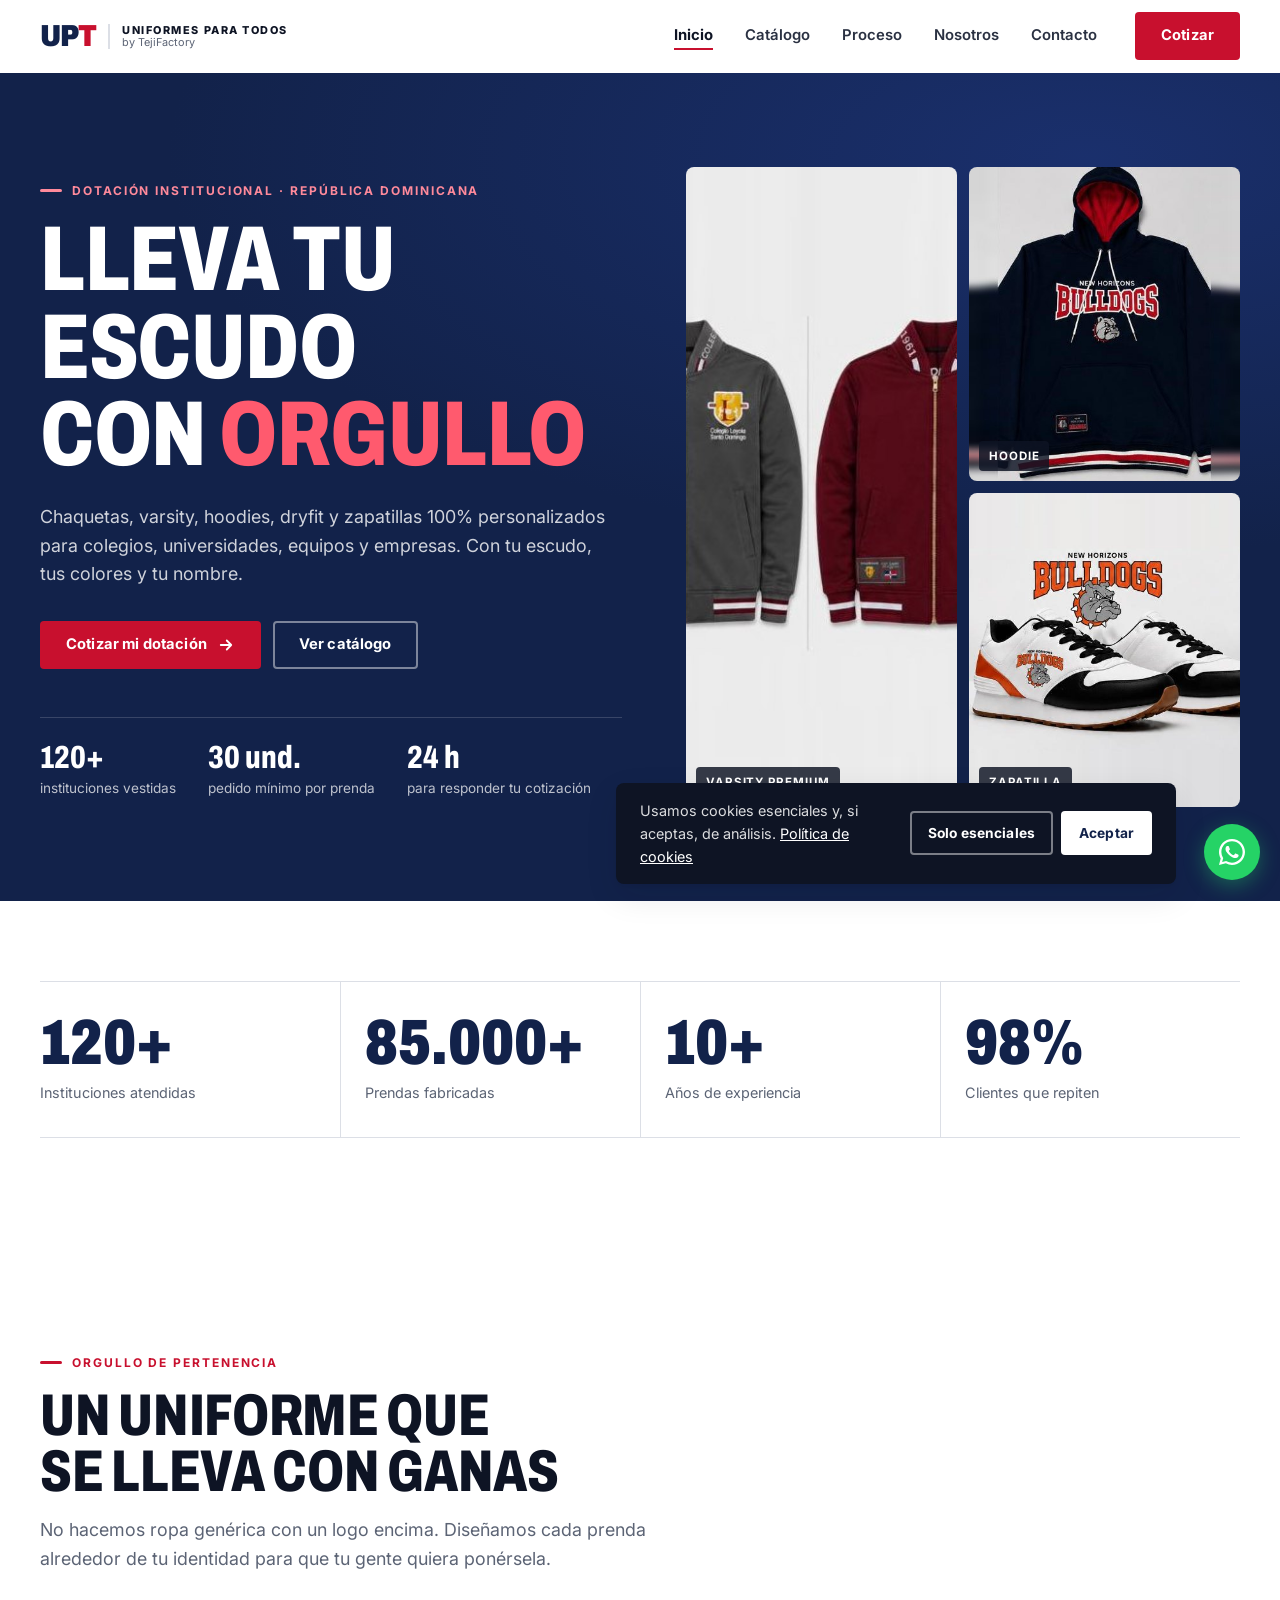
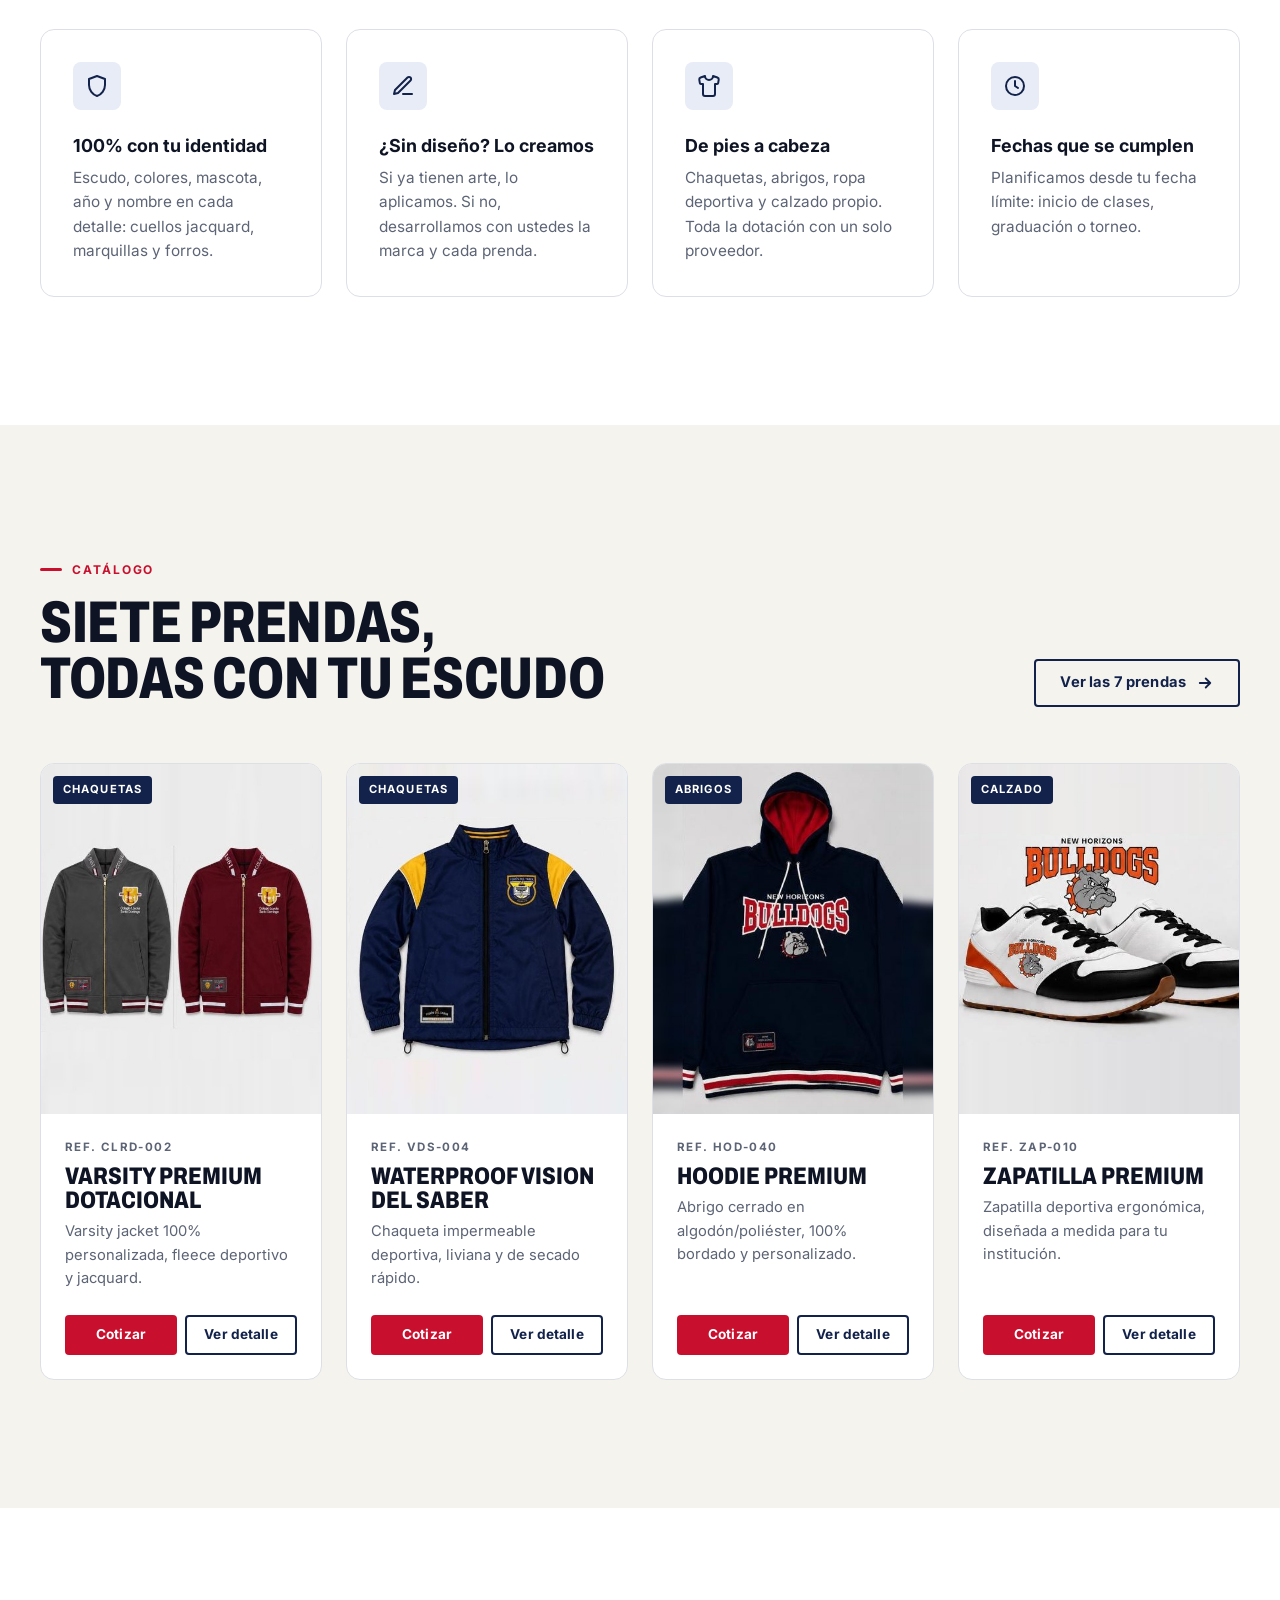
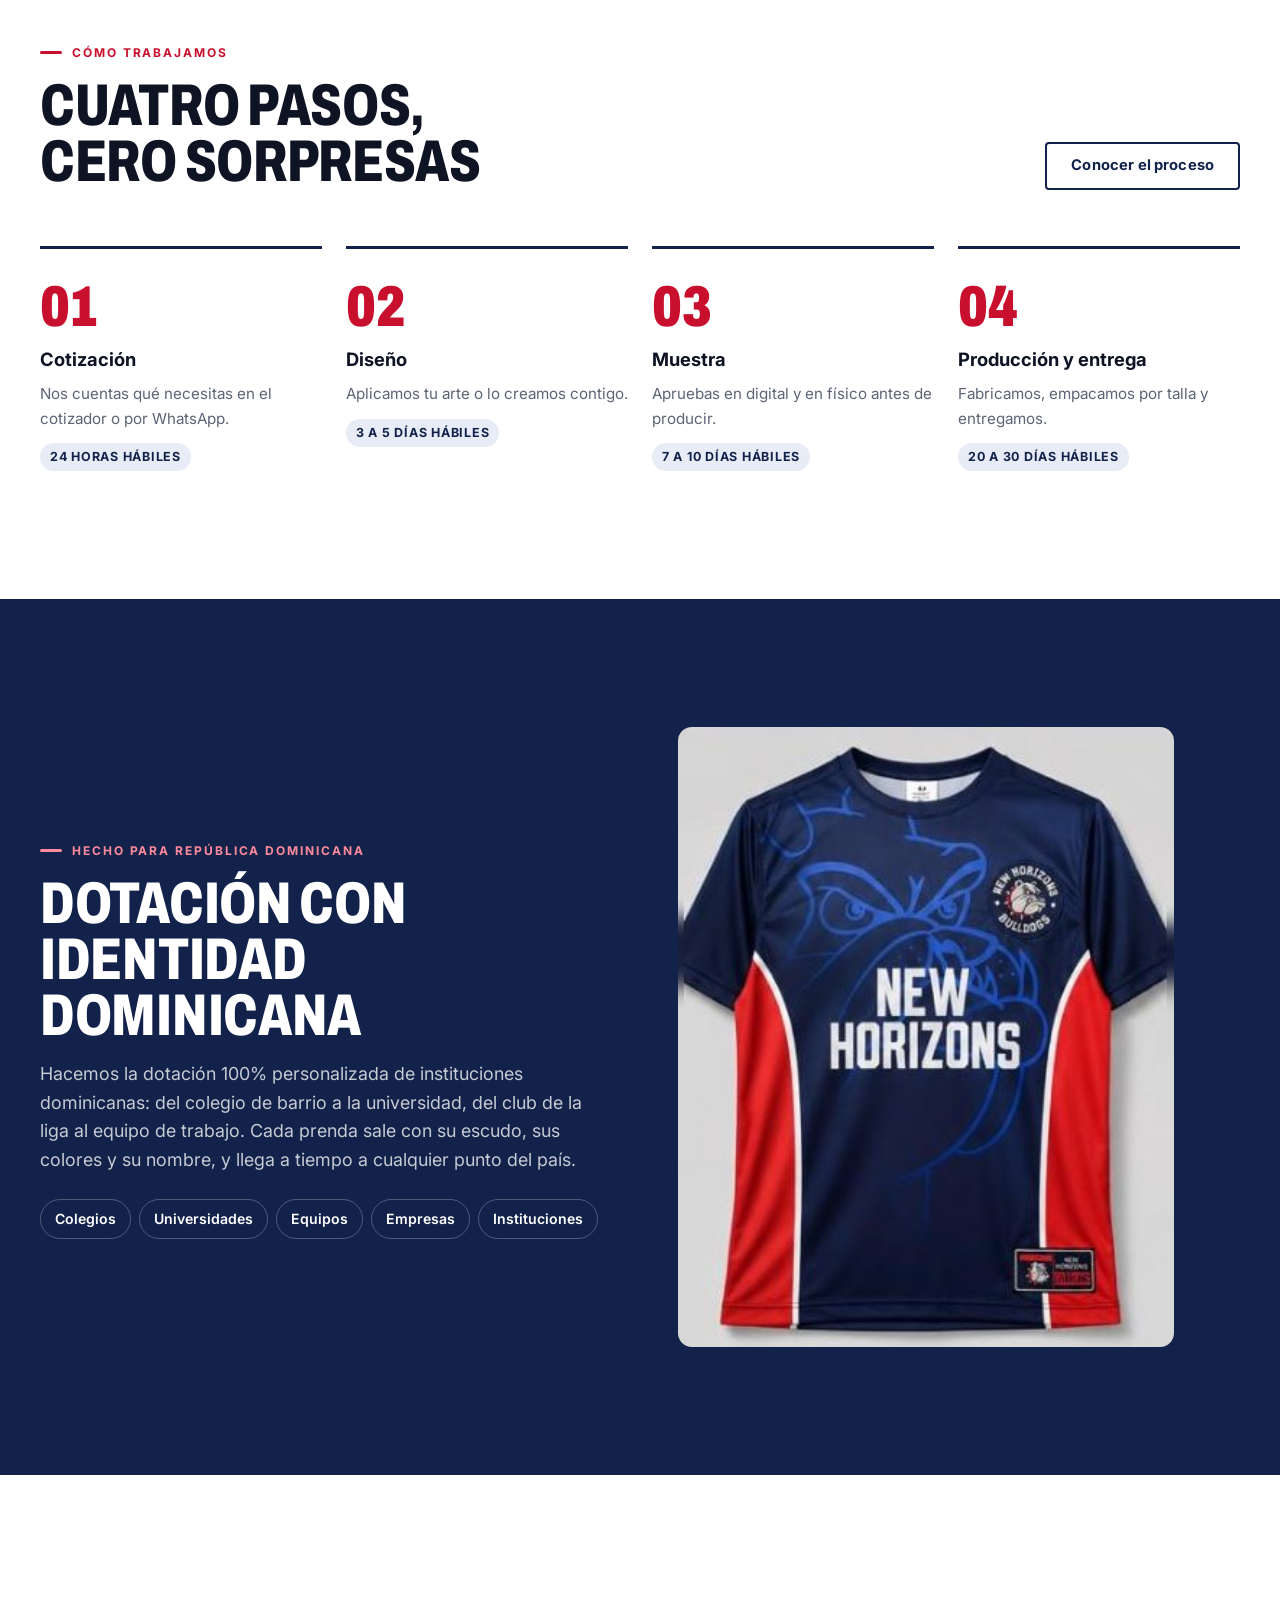
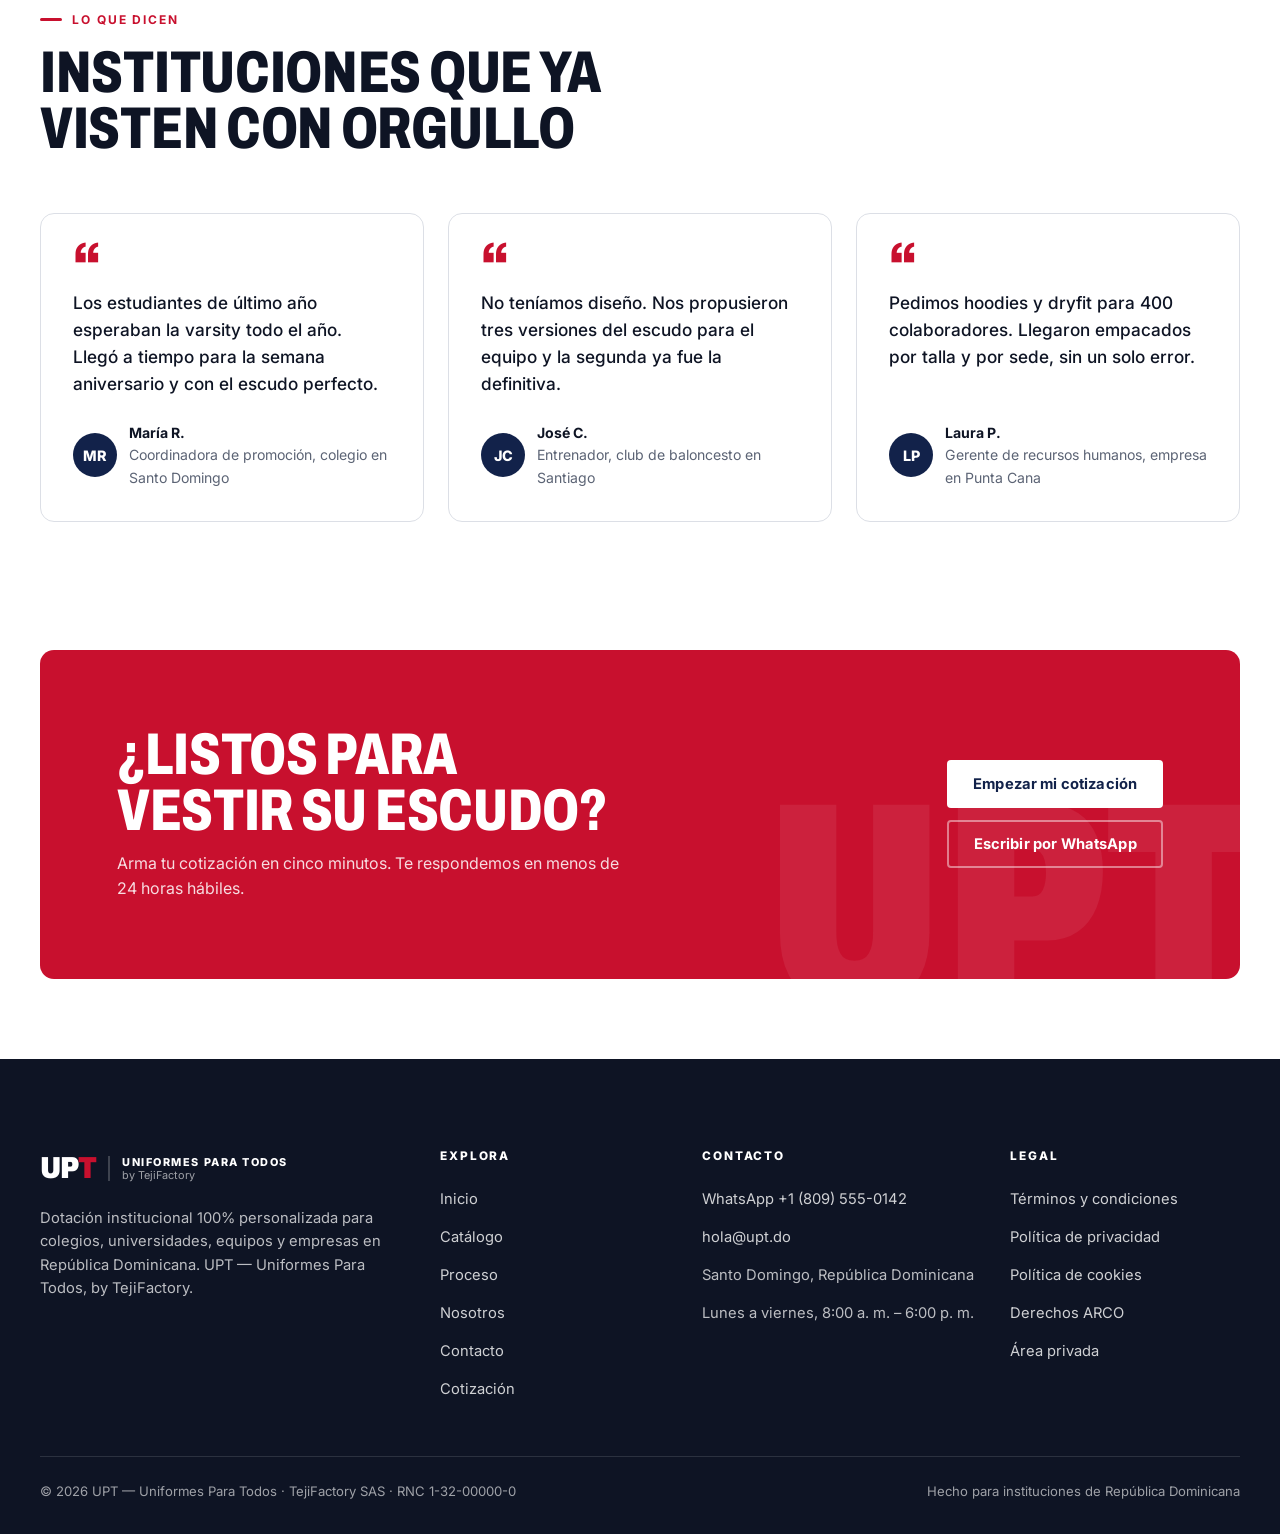
==== commit dacf961a: "Rediseño UPT: sitio multipágina con cotizador, catálogo y páginas legales" ====
--- a/index.html
+++ b/index.html
@@ -2,792 +2,163 @@
 <html lang="es">
 <head>
   <meta charset="UTF-8">
-  <meta name="viewport" content="width=device-width, initial-scale=1.0">
-  <meta name="description" content="Teji Factory — Fabricación y dotación de uniformes corporativos en República Dominicana. Desde 50 unidades.">
-  <title>Teji Factory — Uniformes para Todos</title>
+  <meta name="viewport" content="width=device-width, initial-scale=1">
+  <title>UPT — Uniformes Para Todos · Dotación institucional en República Dominicana</title>
+  <meta name="description" content="Chaquetas, varsity, hoodies, dryfit y zapatillas 100% personalizados para colegios, universidades, equipos y empresas en República Dominicana. UPT, by TejiFactory.">
+  <meta name="theme-color" content="#12224A">
+  <meta property="og:title" content="UPT — Uniformes Para Todos">
+  <meta property="og:description" content="Dotación institucional 100% personalizada en República Dominicana.">
+  <meta property="og:image" content="img/productos/varsity-premium.jpg">
+  <link rel="icon" href="data:image/svg+xml,%3Csvg xmlns='http://www.w3.org/2000/svg' viewBox='0 0 64 64'%3E%3Crect width='64' height='64' rx='12' fill='%2312224A'/%3E%3Ctext x='32' y='43' font-family='Arial Black,Arial' font-weight='900' font-size='26' text-anchor='middle' fill='white'%3EUP%3Ctspan fill='%23FF4D63'%3ET%3C/tspan%3E%3C/text%3E%3C/svg%3E">
   <link rel="preconnect" href="https://fonts.googleapis.com">
   <link rel="preconnect" href="https://fonts.gstatic.com" crossorigin>
-  <link href="https://fonts.googleapis.com/css2?family=Instrument+Serif:ital@0;1&family=Inter:wght@400;500;600;700;800&display=swap" rel="stylesheet">
-  <style>
-    /* ═══════════════════════════════════════════════════
-       TOKENS
-    ═══════════════════════════════════════════════════ */
-    :root {
-      --negro:    #0D0D0D;
-      --negro-2:  #161616;
-      --texto:    #1A1A1A;
-      --muted:    #6B6560;
-      --linea:    #E5E0D9;
-      --fondo:    #F7F4EF;
-      --blanco:   #FFFFFF;
-      --oro:      #B8912A;
-      --wa:       #25D366;
+  <link href="https://fonts.googleapis.com/css2?family=Archivo:wdth,wght@62..125,500..900&family=Inter:wght@400;500;600;700;800&display=swap" rel="stylesheet">
+  <link rel="stylesheet" href="css/styles.css">
+  <script>document.documentElement.classList.add('js');</script>
+</head>
+<body data-page="inicio">
+<main id="main">
 
-      --serif: "Instrument Serif", Georgia, serif;
-      --sans:  "Inter", "Helvetica Neue", Arial, sans-serif;
-
-      --ease-out: cubic-bezier(0.23, 1, 0.32, 1);
-      --ease-dr:  cubic-bezier(0.32, 0.72, 0, 1);
-      --sombra:   0 1px 3px rgba(13,13,13,.06), 0 8px 28px rgba(13,13,13,.08);
-      --ancho: 1180px;
-      --radio: 3px;
-    }
-    @media (prefers-color-scheme: dark) {
-      :root:not([data-theme="light"]) {
-        --negro: #EDE9E3; --texto: #EDE9E3; --muted: #9A948E; --linea: #2A2520; --fondo: #1A1714; --blanco: #111318;
-      }
-    }
-
-    *, *::before, *::after { box-sizing: border-box; margin: 0; padding: 0; }
-    html { scroll-behavior: smooth; scroll-padding-top: 72px; }
-    @media (prefers-reduced-motion: reduce) {
-      html { scroll-behavior: auto; }
-      *, *::before, *::after { animation-duration: .01ms !important; transition-duration: .01ms !important; }
-    }
-    body { font-family: var(--sans); font-size: 16px; line-height: 1.65; color: var(--texto); background: var(--blanco); -webkit-font-smoothing: antialiased; overflow-x: hidden; }
-    img { max-width: 100%; display: block; }
-    a   { color: inherit; text-decoration: none; }
-    :focus-visible { outline: 2px solid var(--oro); outline-offset: 3px; }
-    .c  { width: 100%; max-width: var(--ancho); margin: 0 auto; padding: 0 24px; }
-
-    /* ═══════════════════════════════════════════════════
-       MARQUEE BAR
-    ═══════════════════════════════════════════════════ */
-    .mq-bar {
-      background: var(--fondo);
-      border-bottom: 1px solid var(--linea);
-      height: 38px;
-      overflow: hidden;
-      display: flex; align-items: center;
-      position: relative; z-index: 61;
-    }
-    .mq-track {
-      display: flex;
-      white-space: nowrap;
-      animation: marquee 45s linear infinite;
-      will-change: transform;
-    }
-    @media (prefers-reduced-motion: reduce) { .mq-track { animation: none; } }
-    .mq-item {
-      flex-shrink: 0;
-      padding: 0 0;
-      font-size: .64rem; font-weight: 600;
-      text-transform: uppercase; letter-spacing: .22em;
-      color: var(--negro);
-    }
-    .mq-sep { color: var(--muted); padding: 0 20px; }
-    @keyframes marquee {
-      from { transform: translateX(0); }
-      to   { transform: translateX(-50%); }
-    }
-
-    /* ═══════════════════════════════════════════════════
-       HEADER — transparente sobre hero, sólido al scroll
-    ═══════════════════════════════════════════════════ */
-    .hdr {
-      position: sticky; top: 0; z-index: 60;
-      transition:
-        background 350ms ease,
-        border-color 350ms ease,
-        box-shadow 350ms ease;
-      background: transparent;
-      border-bottom: 1px solid transparent;
-    }
-    .hdr.solid {
-      background: rgba(255,255,255,.97);
-      backdrop-filter: blur(14px);
-      border-bottom-color: var(--linea);
-      box-shadow: 0 1px 20px rgba(0,0,0,.06);
-    }
-    .hdr-row { display: flex; align-items: center; gap: 16px; height: 68px; }
-
-    .logo {
-      display: flex; align-items: center; gap: 10px; flex: 0 0 auto;
-      transition: color 350ms ease;
-      font-weight: 700; font-size: .9rem; letter-spacing: -.01em;
-    }
-    .logo-mark {
-      width: 32px; height: 32px; border-radius: 2px;
-      display: grid; place-items: center;
-      font-size: .65rem; font-weight: 800; letter-spacing: .05em;
-      border: 1.5px solid currentColor;
-      transition: border-color 350ms ease, color 350ms ease;
-    }
-    .logo-name { font-family: var(--serif); font-weight: 400; font-size: 1.05rem; font-style: italic; }
-    .hdr:not(.solid) .logo { color: var(--negro); }
-    .hdr.solid .logo { color: var(--negro); }
-
-    .nav { margin-left: auto; display: flex; align-items: center; gap: 2px; }
-    .nav a {
-      padding: 7px 13px; border-radius: var(--radio);
-      font-size: .78rem; font-weight: 600; letter-spacing: .08em; text-transform: uppercase;
-      transition: color 200ms ease, background 200ms ease;
-    }
-    .hdr:not(.solid) .nav a { color: var(--muted); }
-    .hdr:not(.solid) .nav a:hover { color: var(--negro); background: var(--fondo); }
-    .hdr.solid .nav a { color: var(--muted); }
-    .hdr.solid .nav a:hover { color: var(--negro); background: var(--fondo); }
-
-    .hdr-cta { margin-left: 10px; }
-    .btn-hdr {
-      padding: 9px 20px; border-radius: var(--radio);
-      font-family: var(--sans); font-size: .8rem; font-weight: 700;
-      letter-spacing: .08em; text-transform: uppercase;
-      cursor: pointer; border: none; transition: all 150ms var(--ease-out);
-    }
-    .hdr:not(.solid) .btn-hdr { background: var(--negro); color: var(--blanco); }
-    .hdr:not(.solid) .btn-hdr:hover { opacity: .85; }
-    .hdr.solid .btn-hdr { background: var(--negro); color: var(--blanco); }
-    .hdr.solid .btn-hdr:hover { opacity: .85; }
-    .btn-hdr:active { transform: scale(0.97); }
-    @media (max-width: 760px) { .nav, .hdr-cta { display: none; } }
-
-    /* ═══════════════════════════════════════════════════
-       HERO — pantalla completa, negro
-    ═══════════════════════════════════════════════════ */
-    .hero {
-      min-height: calc(100vh - 106px);
-      background: var(--blanco);
-      display: flex; flex-direction: column; justify-content: center; align-items: center;
-      position: relative; overflow: hidden;
-      text-align: center;
-    }
-    /* Trama de tela diagonal — muy sutil */
-    .hero::before {
-      content: '';
-      position: absolute; inset: 0;
-      background-image:
-        repeating-linear-gradient(135deg, rgba(0,0,0,.025) 0, rgba(0,0,0,.025) 1px, transparent 1px, transparent 14px),
-        repeating-linear-gradient( 45deg, rgba(0,0,0,.025) 0, rgba(0,0,0,.025) 1px, transparent 1px, transparent 14px);
-      pointer-events: none;
-    }
-    .hero::after { display: none; }
-    .hero-inner {
-      position: relative; z-index: 1;
-      padding: 60px 24px;
-      max-width: calc(var(--ancho) + 48px);
-      margin: 0 auto; width: 100%;
-      text-align: center;
-    }
-    .hero-eyebrow {
-      font-size: .66rem; font-weight: 600; text-transform: uppercase;
-      letter-spacing: .24em; color: var(--muted);
-      display: block; margin-bottom: 24px;
-    }
-    .hero h1 {
-      font-family: var(--sans);
-      font-weight: 800; font-style: normal;
-      font-size: clamp(3rem, 8vw, 6.8rem);
-      line-height: 1.0; letter-spacing: -.04em;
-      color: var(--negro);
-      max-width: 900px;
-      margin-bottom: 32px;
-    }
-    .hero-sub {
-      font-size: 1rem; line-height: 1.7;
-      color: var(--muted);
-      max-width: 420px; margin-bottom: 48px; margin-left: auto; margin-right: auto;
-    }
-    .hero-btns { display: flex; flex-wrap: wrap; gap: 10px; justify-content: center; }
-    .btn-hero-p {
-      padding: 13px 26px; background: var(--negro); color: var(--blanco);
-      border: none; border-radius: var(--radio); cursor: pointer;
-      font-family: var(--sans); font-size: .84rem; font-weight: 700;
-      letter-spacing: .06em; text-transform: uppercase;
-      transition: transform 150ms var(--ease-out), opacity 150ms ease;
-      text-decoration: none;
-    }
-    .btn-hero-p:hover { opacity: .88; }
-    .btn-hero-p:active { transform: scale(0.97); }
-    .btn-hero-s {
-      padding: 13px 26px; background: transparent; color: var(--muted);
-      border: 1px solid var(--linea); border-radius: var(--radio); cursor: pointer;
-      font-family: var(--sans); font-size: .84rem; font-weight: 600;
-      letter-spacing: .06em; text-transform: uppercase;
-      transition: all 150ms ease; text-decoration: none;
-    }
-    .btn-hero-s:hover { border-color: var(--negro); color: var(--negro); }
-    .btn-hero-s:active { transform: scale(0.97); }
-    /* Scroll hint */
-    .hero-scroll {
-      position: absolute; bottom: 32px; right: 32px; z-index: 1;
-      font-size: .6rem; font-weight: 600; text-transform: uppercase;
-      letter-spacing: .24em; color: var(--muted);
-      display: flex; align-items: center; gap: 8px;
-    }
-    .hero-scroll-line {
-      width: 32px; height: 1px; background: var(--linea);
-      animation: pulse-line 2.5s ease-in-out infinite;
-    }
-    @keyframes pulse-line { 0%,100%{opacity:.3} 50%{opacity:.8} }
-
-    /* ═══════════════════════════════════════════════════
-       STATS
-    ═══════════════════════════════════════════════════ */
-    .stats { border-bottom: 1px solid var(--linea); }
-    .stats-row {
-      display: grid; grid-template-columns: repeat(4, 1fr);
-      background: var(--linea); gap: 1px;
-    }
-    @media (max-width: 600px) { .stats-row { grid-template-columns: 1fr 1fr; } }
-    .stat { background: var(--blanco); padding: 36px 24px; }
-    .stat-n {
-      font-family: var(--serif); font-weight: 400;
-      font-size: clamp(2.2rem, 4vw, 3.4rem);
-      line-height: 1; color: var(--negro); margin-bottom: 8px;
-    }
-    .stat-l {
-      font-size: .7rem; font-weight: 700; text-transform: uppercase;
-      letter-spacing: .15em; color: var(--muted);
-    }
-
-    /* ═══════════════════════════════════════════════════
-       SCROLL FADE IN
-    ═══════════════════════════════════════════════════ */
-    .fi {
-      opacity: 0; transform: translateY(20px);
-      transition: opacity 600ms var(--ease-out), transform 600ms var(--ease-out);
-    }
-    .fi.in { opacity: 1; transform: translateY(0); }
-    .fi-d1 { transition-delay: 60ms; }
-    .fi-d2 { transition-delay: 120ms; }
-    .fi-d3 { transition-delay: 180ms; }
-    .fi-d4 { transition-delay: 240ms; }
-
-    /* ═══════════════════════════════════════════════════
-       SECCIONES
-    ═══════════════════════════════════════════════════ */
-    .sec { padding: clamp(72px, 9vw, 112px) 0; }
-    .rotulo { font-size: .66rem; font-weight: 600; text-transform: uppercase; letter-spacing: .22em; color: var(--muted); display: block; margin-bottom: 14px; }
-    .sec-h { font-family: var(--serif); font-weight: 400; font-size: clamp(1.8rem, 3.5vw, 2.6rem); line-height: 1.15; color: var(--negro); margin-bottom: 16px; }
-    .sec-p { font-size: 1rem; color: var(--muted); max-width: 480px; line-height: 1.72; }
-
-    /* ═══════════════════════════════════════════════════
-       RAZONES
-    ═══════════════════════════════════════════════════ */
-    .razones { display: grid; grid-template-columns: repeat(auto-fit, minmax(230px, 1fr)); gap: 1px; border: 1px solid var(--linea); }
-    .razon { padding: 32px 28px; background: var(--blanco); transition: background 160ms ease; }
-    .razon:hover { background: var(--fondo); }
-    .razon-ico { width: 38px; height: 38px; color: var(--negro); margin-bottom: 20px; }
-    .razon-ico svg { width: 100%; height: 100%; }
-    .razon h3 { font-size: .93rem; font-weight: 700; margin-bottom: 10px; }
-    .razon p  { font-size: .86rem; color: var(--muted); line-height: 1.68; }
-
-    /* ═══════════════════════════════════════════════════
-       CATÁLOGO
-    ═══════════════════════════════════════════════════ */
-    .catalogo-bg { background: var(--fondo); }
-    .cats { display: flex; flex-wrap: wrap; gap: 6px; margin-bottom: 40px; }
-    .cat {
-      padding: 7px 16px; border-radius: 2px;
-      font-size: .74rem; font-weight: 700; cursor: pointer;
-      border: 1px solid var(--linea); background: var(--blanco); color: var(--muted);
-      text-transform: uppercase; letter-spacing: .08em;
-      transition: all 140ms ease;
-    }
-    .cat:hover, .cat.on { background: var(--negro); color: var(--blanco); border-color: var(--negro); }
-    .cat:active { transform: scale(0.97); }
-    .prod-grid {
-      display: grid; grid-template-columns: repeat(auto-fill, minmax(260px, 1fr));
-      gap: 1px; border: 1px solid var(--linea);
-    }
-    .prod { background: var(--blanco); display: flex; flex-direction: column; overflow: hidden; }
-    .prod:hover .prod-img-inner { transform: scale(1.02); }
-
-    /* Placeholder oscuro estilo editorial — trama de tela horizontal */
-    .prod-img {
-      aspect-ratio: 3/4; overflow: hidden;
-      background: var(--negro-2);
-    }
-    .prod-img-inner {
-      width: 100%; height: 100%;
-      background-color: #121212;
-      background-image:
-        repeating-linear-gradient(0deg, rgba(255,255,255,.028) 0, rgba(255,255,255,.028) 1px, transparent 1px, transparent 9px),
-        repeating-linear-gradient(90deg, rgba(255,255,255,.012) 0, rgba(255,255,255,.012) 1px, transparent 1px, transparent 9px);
-      display: flex; flex-direction: column;
-      justify-content: space-between; padding: 16px;
-      transition: transform 500ms var(--ease-out);
-    }
-    .prod-sku {
-      font-size: .62rem; font-weight: 700; letter-spacing: .18em;
-      text-transform: uppercase; color: rgba(255,255,255,.25);
-    }
-    .prod-cat-pill {
-      align-self: flex-start;
-      padding: 5px 12px;
-      background: rgba(255,255,255,.08);
-      border: 1px solid rgba(255,255,255,.12);
-      backdrop-filter: blur(8px);
-      border-radius: 2px;
-      font-size: .66rem; font-weight: 700; letter-spacing: .12em;
-      text-transform: uppercase; color: rgba(255,255,255,.65);
-    }
-    .prod-body { padding: 20px 22px; flex: 1; border-bottom: 1px solid var(--linea); }
-    .prod-nom  { font-size: .93rem; font-weight: 700; color: var(--negro); margin-bottom: 7px; line-height: 1.3; }
-    .prod-desc { font-size: .83rem; color: var(--muted); line-height: 1.6; }
-    .prod-pie  { padding: 14px 22px; }
-    .btn-cot {
-      width: 100%; padding: 10px; background: transparent;
-      border: 1px solid var(--linea); border-radius: var(--radio);
-      font-family: var(--sans); font-size: .78rem; font-weight: 700;
-      text-transform: uppercase; letter-spacing: .08em;
-      color: var(--negro); cursor: pointer;
-      transition: background 140ms ease, border-color 140ms ease, color 140ms ease, transform 150ms var(--ease-out);
-    }
-    .btn-cot:hover  { background: var(--negro); color: var(--blanco); border-color: var(--negro); }
-    .btn-cot:active { transform: scale(0.97); }
-
-    /* ═══════════════════════════════════════════════════
-       PROCESO
-    ═══════════════════════════════════════════════════ */
-    .proceso-grid { display: grid; grid-template-columns: repeat(auto-fit, minmax(200px, 1fr)); gap: 48px 32px; }
-    .paso-n {
-      font-family: var(--serif); font-size: clamp(4rem, 8vw, 6.5rem);
-      font-weight: 400; line-height: 1;
-      color: var(--linea); margin-bottom: 20px;
-    }
-    .paso h3 { font-size: .93rem; font-weight: 700; margin-bottom: 10px; }
-    .paso p  { font-size: .85rem; color: var(--muted); line-height: 1.68; }
-
-    /* ═══════════════════════════════════════════════════
-       CONTACTO
-    ═══════════════════════════════════════════════════ */
-    .contacto-bg { background: var(--fondo); }
-    .contacto-layout { display: grid; grid-template-columns: 1fr 1.5fr; gap: 72px; align-items: start; }
-    @media (max-width: 760px) { .contacto-layout { grid-template-columns: 1fr; gap: 48px; } }
-    .info-row { display: flex; gap: 14px; margin-bottom: 20px; align-items: flex-start; }
-    .info-ico { width: 32px; height: 32px; min-width: 32px; border: 1px solid var(--linea); border-radius: var(--radio); display: grid; place-items: center; color: var(--negro); }
-    .info-ico svg { width: 16px; height: 16px; }
-    .info-txt strong { display: block; font-size: .8rem; font-weight: 700; margin-bottom: 2px; }
-    .info-txt span   { font-size: .84rem; color: var(--muted); }
-    .form { display: flex; flex-direction: column; gap: 15px; }
-    .f-par { display: grid; grid-template-columns: 1fr 1fr; gap: 14px; }
-    @media (max-width: 480px) { .f-par { grid-template-columns: 1fr; } }
-    .f { display: flex; flex-direction: column; gap: 6px; }
-    .f label { font-size: .78rem; font-weight: 700; text-transform: uppercase; letter-spacing: .08em; color: var(--texto); }
-    .f input, .f select, .f textarea { width: 100%; padding: 11px 14px; border: 1px solid var(--linea); border-radius: var(--radio); font-family: var(--sans); font-size: .9rem; color: var(--texto); background: var(--blanco); transition: border-color 150ms ease, box-shadow 150ms ease; appearance: none; -webkit-appearance: none; }
-    .f input:focus, .f select:focus, .f textarea:focus { outline: none; border-color: var(--negro); box-shadow: 0 0 0 3px rgba(13,13,13,.07); }
-    .f textarea { resize: vertical; min-height: 100px; }
-    .legal-sep { border-top: 1px solid var(--linea); padding-top: 18px; display: flex; flex-direction: column; gap: 13px; }
-    .fcheck { display: flex; align-items: flex-start; gap: 11px; }
-    .fcheck input[type="checkbox"] { width: 16px; height: 16px; min-width: 16px; min-height: 16px; margin-top: 3px; cursor: pointer; accent-color: var(--negro); }
-    .fcheck label { font-size: .82rem; color: var(--texto); line-height: 1.55; cursor: pointer; }
-    .fcheck a { color: var(--negro); font-weight: 600; text-decoration: underline; text-underline-offset: 2px; }
-    .btn-submit {
-      width: 100%; padding: 14px; background: var(--negro); color: var(--blanco);
-      border: none; border-radius: var(--radio); cursor: pointer;
-      font-family: var(--sans); font-size: .84rem; font-weight: 700;
-      text-transform: uppercase; letter-spacing: .1em;
-      transition: transform 150ms var(--ease-out), opacity 150ms ease;
-    }
-    .btn-submit:hover  { opacity: .85; }
-    .btn-submit:active { transform: scale(0.97); }
-    .msg-ok { display: none; padding: 14px 18px; background: #F0FDF4; border: 1px solid #BBF7D0; border-radius: var(--radio); color: #166534; font-size: .88rem; font-weight: 600; }
-
-    /* ═══════════════════════════════════════════════════
-       FOOTER
-    ═══════════════════════════════════════════════════ */
-    .footer { background: var(--fondo); color: var(--texto); padding: 64px 0 36px; border-top: 1px solid var(--linea); }
-    .footer-grid { display: grid; grid-template-columns: 2fr 1fr 1fr 1fr; gap: 48px; margin-bottom: 56px; }
-    @media (max-width: 760px) { .footer-grid { grid-template-columns: 1fr 1fr; gap: 36px; } }
-    @media (max-width: 480px) { .footer-grid { grid-template-columns: 1fr; } }
-    .footer-brand strong { display: block; font-family: var(--serif); font-size: 1.1rem; font-weight: 400; font-style: italic; color: var(--negro); margin-bottom: 14px; }
-    .footer-brand p { font-size: .84rem; color: var(--muted); line-height: 1.65; }
-    .footer-col h4 { font-size: .66rem; font-weight: 700; text-transform: uppercase; letter-spacing: .2em; color: var(--negro); margin-bottom: 18px; }
-    .footer-col ul { list-style: none; display: flex; flex-direction: column; gap: 11px; }
-    .footer-col ul li a { font-size: .85rem; color: var(--muted); transition: color 140ms ease; }
-    .footer-col ul li a:hover { color: var(--negro); }
-    .footer-linea { border-top: 1px solid var(--linea); padding-top: 28px; display: flex; align-items: center; justify-content: space-between; flex-wrap: wrap; gap: 12px; }
-    .footer-copy { font-size: .77rem; color: var(--muted); }
-    .footer-legal { display: flex; gap: 20px; }
-    .footer-legal a { font-size: .77rem; color: var(--muted); transition: color 140ms ease; }
-    .footer-legal a:hover { color: var(--negro); }
-
-    /* ═══════════════════════════════════════════════════
-       COOKIE BANNER
-    ═══════════════════════════════════════════════════ */
-    .ck-banner { position: fixed; bottom: 0; left: 0; right: 0; z-index: 100; background: var(--negro); border-top: 1px solid rgba(255,255,255,.08); padding: 18px 24px; display: flex; align-items: center; flex-wrap: wrap; gap: 16px; justify-content: space-between; transform: translateY(100%); transition: transform 450ms var(--ease-dr); }
-    .ck-banner.on { transform: translateY(0); }
-    .ck-banner p { font-size: .85rem; flex: 1 1 280px; opacity: .7; line-height: 1.55; }
-    .ck-banner a { color: rgba(255,255,255,.75); text-decoration: underline; text-underline-offset: 2px; }
-    .ck-btns { display: flex; gap: 10px; }
-    .ck-si { padding: 9px 20px; background: var(--blanco); color: var(--negro); border: none; border-radius: var(--radio); font-family: var(--sans); font-size: .84rem; font-weight: 700; cursor: pointer; transition: transform 150ms var(--ease-out), opacity 140ms ease; }
-    .ck-si:active { transform: scale(0.97); }
-    .ck-no { padding: 9px 20px; background: transparent; color: rgba(255,255,255,.55); border: 1px solid rgba(255,255,255,.18); border-radius: var(--radio); font-family: var(--sans); font-size: .84rem; font-weight: 600; cursor: pointer; transition: all 140ms ease; }
-    .ck-no:hover { border-color: rgba(255,255,255,.45); color: rgba(255,255,255,.8); }
-
-    /* ═══════════════════════════════════════════════════
-       MODALES
-    ═══════════════════════════════════════════════════ */
-    .modal-bg { position: fixed; inset: 0; z-index: 200; background: rgba(0,0,0,.8); display: flex; align-items: flex-end; justify-content: center; opacity: 0; pointer-events: none; transition: opacity 250ms ease; }
-    .modal-bg.on { opacity: 1; pointer-events: all; }
-    .modal { background: var(--blanco); border-radius: 6px 6px 0 0; width: 100%; max-width: 740px; max-height: 86vh; overflow: hidden; display: flex; flex-direction: column; transform: translateY(100%); transition: transform 380ms var(--ease-dr); }
-    .modal-bg.on .modal { transform: translateY(0); }
-    .modal-top { display: flex; align-items: center; justify-content: space-between; padding: 20px 28px 18px; border-bottom: 1px solid var(--linea); flex: 0 0 auto; }
-    .modal-top h3 { font-weight: 700; font-size: .97rem; }
-    .modal-x { width: 34px; height: 34px; border-radius: 50%; background: var(--fondo); border: none; cursor: pointer; display: grid; place-items: center; color: var(--muted); font-size: .9rem; transition: background 140ms ease; }
-    .modal-x:hover { background: var(--linea); }
-    .modal-body { padding: 28px 28px 36px; overflow-y: auto; flex: 1 1 auto; }
-    .modal-body h4 { font-size: .9rem; font-weight: 700; margin: 22px 0 9px; }
-    .modal-body p { font-size: .86rem; line-height: 1.74; margin-bottom: 11px; }
-    .modal-body ul { padding-left: 18px; margin-bottom: 11px; }
-    .modal-body ul li { font-size: .86rem; line-height: 1.74; margin-bottom: 5px; }
-    .modal-ver { font-size: .72rem; color: var(--muted); border-top: 1px solid var(--linea); margin-top: 24px; padding-top: 14px; }
-
-    /* ═══════════════════════════════════════════════════
-       ADMIN
-    ═══════════════════════════════════════════════════ */
-    .admin-panel { display: none; position: fixed; inset: 0; z-index: 300; background: var(--blanco); overflow-y: auto; }
-    .admin-panel.on { display: block; }
-    .admin-login { min-height: 100vh; display: flex; align-items: center; justify-content: center; padding: 20px; background: var(--fondo); }
-    .admin-box { background: var(--blanco); padding: 44px 40px; border-radius: 6px; border: 1px solid var(--linea); width: 100%; max-width: 380px; }
-    .admin-box h2 { font-family: var(--serif); font-weight: 400; font-style: italic; font-size: 1.6rem; margin-bottom: 8px; }
-    .admin-box p  { font-size: .86rem; color: var(--muted); margin-bottom: 28px; }
-    .admin-cont { padding: 0 24px 48px; max-width: 1180px; margin: 0 auto; }
-    .admin-top2 { display: flex; align-items: center; justify-content: space-between; padding: 20px 0 16px; border-bottom: 1px solid var(--linea); margin-bottom: 24px; flex-wrap: wrap; gap: 12px; }
-    .admin-top2 h2 { font-family: var(--serif); font-weight: 400; font-style: italic; font-size: 1.5rem; }
-    .admin-tabs { display: flex; gap: 2px; border-bottom: 1px solid var(--linea); margin-bottom: 24px; }
-    .a-tab { padding: 9px 18px; font-family: var(--sans); font-size: .84rem; font-weight: 600; text-transform: uppercase; letter-spacing: .07em; cursor: pointer; background: none; border: none; color: var(--muted); border-bottom: 2px solid transparent; margin-bottom: -1px; transition: color 140ms ease; }
-    .a-tab.on { color: var(--negro); border-color: var(--negro); }
-    .tbl-wrap { overflow-x: auto; border: 1px solid var(--linea); border-radius: var(--radio); }
-    .tbl { width: 100%; border-collapse: collapse; font-size: .84rem; }
-    .tbl th { text-align: left; padding: 10px 14px; background: var(--fondo); font-size: .72rem; font-weight: 700; text-transform: uppercase; letter-spacing: .1em; color: var(--muted); border-bottom: 1px solid var(--linea); white-space: nowrap; }
-    .tbl td { padding: 11px 14px; border-bottom: 1px solid var(--fondo); line-height: 1.4; }
-    .tbl tr:last-child td { border-bottom: none; }
-    .tbl tr:hover td { background: var(--fondo); }
-    .tbl-vacia { text-align: center; padding: 48px 20px; color: var(--muted); font-size: .88rem; }
-    .badge { display: inline-block; padding: 2px 9px; border-radius: 2px; font-size: .7rem; font-weight: 700; text-transform: uppercase; letter-spacing: .07em; }
-    .b-verde { background: #DCFCE7; color: #166534; }
-    .b-gris  { background: var(--fondo); color: var(--muted); }
-    .admin-nota { font-size: .78rem; color: var(--muted); margin-top: 20px; padding: 12px 16px; background: var(--fondo); border-radius: var(--radio); border-left: 2px solid var(--muted); line-height: 1.65; }
-
-    /* ═══════════════════════════════════════════════════
-       BOTONES GENÉRICOS
-    ═══════════════════════════════════════════════════ */
-    .btn { display: inline-flex; align-items: center; gap: 8px; padding: 11px 20px; border-radius: var(--radio); font-family: var(--sans); font-size: .84rem; font-weight: 600; cursor: pointer; border: none; transition: transform 150ms var(--ease-out), opacity 150ms ease; text-decoration: none; }
-    .btn:active { transform: scale(0.97); }
-    .btn-negro  { background: var(--negro); color: var(--blanco); }
-    .btn-negro:hover { opacity: .85; }
-    .btn-linea  { background: transparent; color: var(--negro); border: 1px solid var(--linea); }
-    .btn-linea:hover { border-color: var(--negro); }
-    .btn-wa     { background: var(--wa); color: var(--blanco); }
-    .btn-wa:hover { opacity: .9; }
-
-    /* ═══════════════════════════════════════════════════
-       WA FLOTANTE
-    ═══════════════════════════════════════════════════ */
-    .wa-fab { position: fixed; bottom: 24px; right: 24px; z-index: 50; width: 52px; height: 52px; border-radius: 50%; background: var(--wa); color: var(--blanco); border: none; cursor: pointer; display: grid; place-items: center; box-shadow: 0 4px 16px rgba(37,211,102,.35); transition: transform 200ms var(--ease-out); text-decoration: none; }
-    .wa-fab:hover  { transform: scale(1.08); }
-    .wa-fab:active { transform: scale(0.95); }
-  </style>
-</head>
-<body>
-
-<!-- ══════════════════ MARQUEE ══════════════════════ -->
-<div class="mq-bar" aria-hidden="true">
-  <div class="mq-track">
-    <span class="mq-item">TEJI FACTORY</span><span class="mq-sep">·</span>
-    <span class="mq-item">UNIFORMES PARA TODOS</span><span class="mq-sep">·</span>
-    <span class="mq-item">REPÚBLICA DOMINICANA</span><span class="mq-sep">·</span>
-    <span class="mq-item">PRODUCCIÓN LOCAL</span><span class="mq-sep">·</span>
-    <span class="mq-item">DESDE 50 UNIDADES</span><span class="mq-sep">·</span>
-    <span class="mq-item">TU MARCA EN CADA PRENDA</span><span class="mq-sep">·</span>
-    <span class="mq-item">DISEÑO PROPIO</span><span class="mq-sep">·</span>
-    <span class="mq-item">CALIDAD PREMIUM</span><span class="mq-sep">·</span>
-    <!-- duplicado para loop seamless -->
-    <span class="mq-item">TEJI FACTORY</span><span class="mq-sep">·</span>
-    <span class="mq-item">UNIFORMES PARA TODOS</span><span class="mq-sep">·</span>
-    <span class="mq-item">REPÚBLICA DOMINICANA</span><span class="mq-sep">·</span>
-    <span class="mq-item">PRODUCCIÓN LOCAL</span><span class="mq-sep">·</span>
-    <span class="mq-item">DESDE 50 UNIDADES</span><span class="mq-sep">·</span>
-    <span class="mq-item">TU MARCA EN CADA PRENDA</span><span class="mq-sep">·</span>
-    <span class="mq-item">DISEÑO PROPIO</span><span class="mq-sep">·</span>
-    <span class="mq-item">CALIDAD PREMIUM</span><span class="mq-sep">·</span>
-  </div>
-</div>
-
-<!-- ══════════════════ HEADER ═══════════════════════ -->
-<header class="hdr" id="hdr">
-  <div class="c">
-    <div class="hdr-row">
-      <a href="#inicio" class="logo">
-        <div class="logo-mark">TF</div>
-        <span class="logo-name">Teji Factory</span>
-      </a>
-      <nav class="nav" aria-label="Principal">
-        <a href="#catalogo">Catálogo</a>
-        <a href="#nosotros">Nosotros</a>
-        <a href="#proceso">Proceso</a>
-        <a href="#contacto">Contacto</a>
-      </nav>
-      <div class="hdr-cta">
-        <a href="#contacto" class="btn-hdr">Cotizar</a>
+  <section class="hero" aria-labelledby="t-hero">
+    <div class="wrap hero-grid">
+      <div class="enter">
+        <p class="eyebrow" style="color:#FF8A9B">Dotación institucional · República Dominicana</p>
+        <h1 id="t-hero">Lleva tu escudo<br>con <em style="color:#FF5A6E">orgullo</em></h1>
+        <p class="lead">Chaquetas, varsity, hoodies, dryfit y zapatillas 100% personalizados para colegios, universidades, equipos y empresas. Con tu escudo, tus colores y tu nombre.</p>
+        <div class="hero-actions">
+          <a href="cotizacion.html" class="btn btn-primary">Cotizar mi dotación <svg class="arrow" viewBox="0 0 24 24" fill="none" stroke="currentColor" stroke-width="2.4" stroke-linecap="round" stroke-linejoin="round" aria-hidden="true"><path d="M5 12h14M13 6l6 6-6 6"/></svg></a>
+          <a href="catalogo.html" class="btn btn-ghost-light">Ver catálogo</a>
+        </div>
+        <div class="hero-facts">
+          <div><b data-cfg="cifras.instituciones">120+</b>instituciones vestidas</div>
+          <div><b><span data-cfg="pedido.minimo">30</span> und.</b>pedido mínimo por prenda</div>
+          <div><b>24 h</b>para responder tu cotización</div>
+        </div>
+      </div>
+      <div class="hero-mosaic enter-tiles">
+        <a class="tile tile-tall" href="catalogo.html?producto=varsity-premium"><img src="img/productos/varsity-premium.jpg" alt="Varsity Premium en gris y vino con escudo bordado" width="528" height="660" fetchpriority="high"><span class="tile-tag">Varsity Premium</span></a>
+        <a class="tile" href="catalogo.html?producto=hoodie-premium"><img src="img/productos/hoodie-premium.jpg" alt="Hoodie Premium azul marino con bordado frontal" width="425" height="531"><span class="tile-tag">Hoodie</span></a>
+        <a class="tile" href="catalogo.html?producto=zapatilla-premium"><img src="img/productos/zapatilla-premium.jpg" alt="Zapatilla Premium blanca y negra con mascota institucional" width="468" height="585"><span class="tile-tag">Zapatilla</span></a>
       </div>
     </div>
-  </div>
-</header>
+  </section>
 
-<!-- ══════════════════ HERO ═════════════════════════ -->
-<section class="hero" id="inicio">
-  <div class="hero-inner">
-    <span class="hero-eyebrow">Santo Domingo, República Dominicana</span>
-    <h1>Tu equipo,<br>vestido para<br>representarte</h1>
-    <p class="hero-sub">Fabricamos uniformes corporativos a la medida. Desde 50 unidades, con diseño propio y tu marca bien puesta.</p>
-    <div class="hero-btns">
-      <a href="#contacto" class="btn-hero-p">Solicitar cotización</a>
-      <a href="#catalogo" class="btn-hero-s">Ver catálogo</a>
+  <section class="sec-tight" aria-label="UPT en cifras">
+    <div class="wrap">
+      <div class="stats rv">
+        <div class="stat"><b data-cfg="cifras.instituciones">120+</b><span>Instituciones atendidas</span></div>
+        <div class="stat"><b data-cfg="cifras.prendas">85.000+</b><span>Prendas fabricadas</span></div>
+        <div class="stat"><b data-cfg="cifras.anios">10+</b><span>Años de experiencia</span></div>
+        <div class="stat"><b data-cfg="cifras.satisfaccion">98%</b><span>Clientes que repiten</span></div>
+      </div>
     </div>
-  </div>
-  <div class="hero-scroll" aria-hidden="true">
-    <div class="hero-scroll-line"></div>
-    scroll
-  </div>
-</section>
+  </section>
 
-<!-- ══════════════════ STATS ════════════════════════ -->
-<div class="stats" id="stats">
-  <div class="c" style="padding:0 24px;">
-    <div class="stats-row">
-      <div class="stat fi"><div class="stat-n">+200</div><div class="stat-l">Empresas atendidas</div></div>
-      <div class="stat fi fi-d1"><div class="stat-n">+50 K</div><div class="stat-l">Prendas fabricadas</div></div>
-      <div class="stat fi fi-d2"><div class="stat-n">50</div><div class="stat-l">Unidades mínimo</div></div>
-      <div class="stat fi fi-d3"><div class="stat-n">24 h</div><div class="stat-l">Respuesta cotización</div></div>
+  <section class="sec" aria-labelledby="t-valor">
+    <div class="wrap">
+      <div class="sec-head rv">
+        <div>
+          <p class="eyebrow">Orgullo de pertenencia</p>
+          <h2 class="h2" id="t-valor">Un uniforme que<br>se lleva con ganas</h2>
+          <p class="lead">No hacemos ropa genérica con un logo encima. Diseñamos cada prenda alrededor de tu identidad para que tu gente quiera ponérsela.</p>
+        </div>
+      </div>
+      <div class="grid-4">
+        <div class="card rv"><div class="card-ico"><svg viewBox="0 0 24 24" fill="none" stroke="currentColor" stroke-width="2" stroke-linecap="round" stroke-linejoin="round" aria-hidden="true"><path d="M12 2l8 3v6c0 5-3.5 9.5-8 11-4.5-1.5-8-6-8-11V5l8-3z"/></svg></div><h3>100% con tu identidad</h3><p>Escudo, colores, mascota, año y nombre en cada detalle: cuellos jacquard, marquillas y forros.</p></div>
+        <div class="card rv rv-d1"><div class="card-ico"><svg viewBox="0 0 24 24" fill="none" stroke="currentColor" stroke-width="2" stroke-linecap="round" stroke-linejoin="round" aria-hidden="true"><path d="M12 20h9"/><path d="M16.5 3.5a2.121 2.121 0 0 1 3 3L7 19l-4 1 1-4L16.5 3.5z"/></svg></div><h3>¿Sin diseño? Lo creamos</h3><p>Si ya tienen arte, lo aplicamos. Si no, desarrollamos con ustedes la marca y cada prenda.</p></div>
+        <div class="card rv rv-d2"><div class="card-ico"><svg viewBox="0 0 24 24" fill="none" stroke="currentColor" stroke-width="2" stroke-linecap="round" stroke-linejoin="round" aria-hidden="true"><path d="M20.38 3.46L16 2a4 4 0 0 1-8 0L3.62 3.46a2 2 0 0 0-1.34 2.23l.58 3.47a1 1 0 0 0 .99.84H6v10c0 1.1.9 2 2 2h8a2 2 0 0 0 2-2V10h2.15a1 1 0 0 0 .99-.84l.58-3.47a2 2 0 0 0-1.34-2.23z"/></svg></div><h3>De pies a cabeza</h3><p>Chaquetas, abrigos, ropa deportiva y calzado propio. Toda la dotación con un solo proveedor.</p></div>
+        <div class="card rv rv-d3"><div class="card-ico"><svg viewBox="0 0 24 24" fill="none" stroke="currentColor" stroke-width="2" stroke-linecap="round" stroke-linejoin="round" aria-hidden="true"><circle cx="12" cy="12" r="9"/><polyline points="12 7 12 12 15 14"/></svg></div><h3>Fechas que se cumplen</h3><p>Planificamos desde tu fecha límite: inicio de clases, graduación o torneo.</p></div>
+      </div>
     </div>
-  </div>
-</div>
+  </section>
 
-<!-- ══════════════════ NOSOTROS ═════════════════════ -->
-<section class="sec" id="nosotros">
-  <div class="c">
-    <div style="display:grid;grid-template-columns:1fr 1fr;gap:72px;align-items:start;" class="fi">
-      <div>
-        <span class="rotulo">Por qué elegirnos</span>
-        <h2 class="sec-h">Más que uniformes,<br>es imagen de empresa</h2>
-        <p class="sec-p">Cada prenda refuerza la identidad de tu organización y la confianza de quienes la llevan puesta. No fabricamos ropa — fabricamos representación.</p>
+  <section class="sec bg-hueso" aria-labelledby="t-cat">
+    <div class="wrap">
+      <div class="sec-head rv">
+        <div>
+          <p class="eyebrow">Catálogo</p>
+          <h2 class="h2" id="t-cat">Siete prendas,<br>todas con tu escudo</h2>
+        </div>
+        <a href="catalogo.html" class="btn btn-secondary">Ver las 7 prendas <svg class="arrow" viewBox="0 0 24 24" fill="none" stroke="currentColor" stroke-width="2.4" stroke-linecap="round" stroke-linejoin="round" aria-hidden="true"><path d="M5 12h14M13 6l6 6-6 6"/></svg></a>
       </div>
-      <div></div>
+      <div class="prod-grid" id="previewGrid"></div>
     </div>
-    <div style="margin-top:48px;">
-      <div class="razones">
-        <div class="razon fi">
-          <div class="razon-ico"><svg viewBox="0 0 24 24" fill="none" stroke="currentColor" stroke-width="1.5" stroke-linecap="round" stroke-linejoin="round"><circle cx="6" cy="6" r="3"/><circle cx="6" cy="18" r="3"/><path d="M20 4L8.12 15.88M14.47 14.48L20 20M8.12 8.12L12 12"/></svg></div>
-          <h3>Diseño y confección propios</h3>
-          <p>Diseñamos y producimos bajo el mismo techo. Sin intermediarios, sin sorpresas en tiempos ni en acabados.</p>
+  </section>
+
+  <section class="sec" aria-labelledby="t-proc">
+    <div class="wrap">
+      <div class="sec-head rv">
+        <div>
+          <p class="eyebrow">Cómo trabajamos</p>
+          <h2 class="h2" id="t-proc">Cuatro pasos,<br>cero sorpresas</h2>
         </div>
-        <div class="razon fi fi-d1">
-          <div class="razon-ico"><svg viewBox="0 0 24 24" fill="none" stroke="currentColor" stroke-width="1.5" stroke-linecap="round" stroke-linejoin="round"><polygon points="12 2 2 7 12 12 22 7 12 2"/><polyline points="2 17 12 22 22 17"/><polyline points="2 12 12 17 22 12"/></svg></div>
-          <h3>Tu marca, bien puesta</h3>
-          <p>Bordado, serigrafía, sublimación. Aplicamos tu logo con la técnica que mejor queda en cada tela y cada corte.</p>
+        <a href="proceso.html" class="btn btn-secondary">Conocer el proceso</a>
+      </div>
+      <ol class="steps" style="list-style:none">
+        <li class="step rv"><div class="step-n">01</div><h3>Cotización</h3><p>Nos cuentas qué necesitas en el cotizador o por WhatsApp.</p><span class="step-time" data-cfg="pedido.respuesta">24 horas hábiles</span></li>
+        <li class="step rv rv-d1"><div class="step-n">02</div><h3>Diseño</h3><p>Aplicamos tu arte o lo creamos contigo.</p><span class="step-time" data-cfg="pedido.diseno">3 a 5 días hábiles</span></li>
+        <li class="step rv rv-d2"><div class="step-n">03</div><h3>Muestra</h3><p>Apruebas en digital y en físico antes de producir.</p><span class="step-time" data-cfg="pedido.muestra">7 a 10 días hábiles</span></li>
+        <li class="step rv rv-d3"><div class="step-n">04</div><h3>Producción y entrega</h3><p>Fabricamos, empacamos por talla y entregamos.</p><span class="step-time" data-cfg="pedido.produccion">20 a 30 días hábiles</span></li>
+      </ol>
+    </div>
+  </section>
+
+  <section class="sec bg-azul on-dark" aria-labelledby="t-rd">
+    <div class="wrap split">
+      <div class="rv">
+        <p class="eyebrow">Hecho para República Dominicana</p>
+        <h2 class="h2" id="t-rd">Dotación con<br>identidad dominicana</h2>
+        <p class="lead" style="margin-top:16px">Hacemos la dotación 100% personalizada de instituciones dominicanas: del colegio de barrio a la universidad, del club de la liga al equipo de trabajo. Cada prenda sale con su escudo, sus colores y su nombre, y llega a tiempo a cualquier punto del país.</p>
+        <div class="paises" aria-label="Tipos de cliente">
+          <span class="pais">Colegios</span><span class="pais">Universidades</span><span class="pais">Equipos</span><span class="pais">Empresas</span><span class="pais">Instituciones</span>
         </div>
-        <div class="razon fi fi-d2">
-          <div class="razon-ico"><svg viewBox="0 0 24 24" fill="none" stroke="currentColor" stroke-width="1.5" stroke-linecap="round" stroke-linejoin="round"><path d="M21 16V8a2 2 0 0 0-1-1.73l-7-4a2 2 0 0 0-2 0l-7 4A2 2 0 0 0 3 8v8a2 2 0 0 0 1 1.73l7 4a2 2 0 0 0 2 0l7-4A2 2 0 0 0 21 16z"/><polyline points="3.27 6.96 12 12.01 20.73 6.96"/><line x1="12" y1="22.08" x2="12" y2="12"/></svg></div>
-          <h3>Desde 50 unidades</h3>
-          <p>Atendemos empresas medianas y grandes. Mínimo razonable, calidad sin sacrificar el volumen de tu pedido.</p>
+      </div>
+      <div class="split-media rv rv-d1" style="aspect-ratio:4/5;max-height:620px">
+        <img src="img/productos/sueter-dryfit-premium.jpg" alt="Suéter Dryfit Premium sublimado con la mascota de la institución" width="343" height="429" loading="lazy">
+      </div>
+    </div>
+  </section>
+
+  <section class="sec" aria-labelledby="t-test">
+    <div class="wrap">
+      <div class="sec-head rv">
+        <div>
+          <p class="eyebrow">Lo que dicen</p>
+          <h2 class="h2" id="t-test">Instituciones que ya<br>visten con orgullo</h2>
         </div>
-        <div class="razon fi fi-d3">
-          <div class="razon-ico"><svg viewBox="0 0 24 24" fill="none" stroke="currentColor" stroke-width="1.5" stroke-linecap="round" stroke-linejoin="round"><path d="M21 10c0 7-9 13-9 13s-9-6-9-13a9 9 0 0 1 18 0z"/><circle cx="12" cy="10" r="3"/></svg></div>
-          <h3>Entrega en toda la isla</h3>
-          <p>Despachamos a Santo Domingo, Santiago y todas las provincias. Coordinamos la logística por ti.</p>
+      </div>
+      <div class="grid-3">
+        <figure class="card quote rv"><blockquote>Los estudiantes de último año esperaban la varsity todo el año. Llegó a tiempo para la semana aniversario y con el escudo perfecto.</blockquote><figcaption><span class="avatar" aria-hidden="true">MR</span><span><b>María R.</b>Coordinadora de promoción, colegio en Santo Domingo</span></figcaption></figure>
+        <figure class="card quote rv rv-d1"><blockquote>No teníamos diseño. Nos propusieron tres versiones del escudo para el equipo y la segunda ya fue la definitiva.</blockquote><figcaption><span class="avatar" aria-hidden="true">JC</span><span><b>José C.</b>Entrenador, club de baloncesto en Santiago</span></figcaption></figure>
+        <figure class="card quote rv rv-d2"><blockquote>Pedimos hoodies y dryfit para 400 colaboradores. Llegaron empacados por talla y por sede, sin un solo error.</blockquote><figcaption><span class="avatar" aria-hidden="true">LP</span><span><b>Laura P.</b>Gerente de recursos humanos, empresa en Punta Cana</span></figcaption></figure>
+      </div>
+    </div>
+  </section>
+
+  <section class="sec-tight" style="padding-top:0" aria-labelledby="t-cta">
+    <div class="wrap">
+      <div class="cta rv">
+        <div>
+          <h2 class="h2" id="t-cta">¿Listos para<br>vestir su escudo?</h2>
+          <p>Arma tu cotización en cinco minutos. Te respondemos en menos de <span data-cfg="pedido.respuesta">24 horas hábiles</span>.</p>
+        </div>
+        <div class="cta-actions">
+          <a href="cotizacion.html" class="btn btn-light">Empezar mi cotización</a>
+          <a href="#" data-wa target="_blank" rel="noopener" class="btn btn-ghost-light">Escribir por WhatsApp</a>
         </div>
       </div>
     </div>
-  </div>
-</section>
+  </section>
 
-<!-- ══════════════════ CATÁLOGO ═════════════════════ -->
-<section class="sec catalogo-bg" id="catalogo">
-  <div class="c">
-    <div class="fi" style="margin-bottom:40px;display:flex;align-items:flex-end;justify-content:space-between;flex-wrap:wrap;gap:24px;">
-      <div>
-        <span class="rotulo">Catálogo de prendas</span>
-        <h2 class="sec-h" style="margin-bottom:0;">Encuentra el uniforme<br>para tu empresa</h2>
-      </div>
-      <div class="cats">
-        <button class="cat on"  data-c="todos"      onclick="filtrar(this)">Todos</button>
-        <button class="cat"     data-c="chaquetas"  onclick="filtrar(this)">Chaquetas</button>
-        <button class="cat"     data-c="camisas"    onclick="filtrar(this)">Camisas</button>
-        <button class="cat"     data-c="polos"      onclick="filtrar(this)">Polos</button>
-        <button class="cat"     data-c="pantalones" onclick="filtrar(this)">Pantalones</button>
-        <button class="cat"     data-c="accesorios" onclick="filtrar(this)">Accesorios</button>
-      </div>
-    </div>
-    <div class="prod-grid" id="pgrid">
-      <div class="prod fi"        data-c="chaquetas"><div class="prod-img"><div class="prod-img-inner"><span class="prod-sku">TF-001</span><span class="prod-cat-pill">Chaquetas</span></div></div><div class="prod-body"><div class="prod-nom">Chaqueta Corporativa Slim</div><div class="prod-desc">Corte entallado, tela técnica, interior forrado. Para cuerpos de ventas y ejecutivos.</div></div><div class="prod-pie"><button class="btn-cot" onclick="cotizar('Chaqueta Corporativa Slim')">Solicitar cotización</button></div></div>
-      <div class="prod fi fi-d1"  data-c="camisas"><div class="prod-img"><div class="prod-img-inner"><span class="prod-sku">TF-002</span><span class="prod-cat-pill">Camisas</span></div></div><div class="prod-body"><div class="prod-nom">Camisa Institucional</div><div class="prod-desc">Oxford 100% algodón, manga corta y larga. Bordado en pecho y brazo disponible.</div></div><div class="prod-pie"><button class="btn-cot" onclick="cotizar('Camisa Institucional')">Solicitar cotización</button></div></div>
-      <div class="prod fi fi-d2"  data-c="polos"><div class="prod-img"><div class="prod-img-inner"><span class="prod-sku">TF-003</span><span class="prod-cat-pill">Polos</span></div></div><div class="prod-body"><div class="prod-nom">Polo Piqué Corporativo</div><div class="prod-desc">Piqué 220 g, resistente al lavado industrial. Disponible en más de 30 colores.</div></div><div class="prod-pie"><button class="btn-cot" onclick="cotizar('Polo Piqué Corporativo')">Solicitar cotización</button></div></div>
-      <div class="prod fi fi-d3"  data-c="pantalones"><div class="prod-img"><div class="prod-img-inner"><span class="prod-sku">TF-004</span><span class="prod-cat-pill">Pantalones</span></div></div><div class="prod-body"><div class="prod-nom">Pantalón Stretch Formal</div><div class="prod-desc">Gabardina stretch 4 vías. Cómodo, resistente y con corte formal para uso diario.</div></div><div class="prod-pie"><button class="btn-cot" onclick="cotizar('Pantalón Stretch Formal')">Solicitar cotización</button></div></div>
-      <div class="prod fi fi-d1"  data-c="chaquetas"><div class="prod-img"><div class="prod-img-inner"><span class="prod-sku">TF-005</span><span class="prod-cat-pill">Chaquetas</span></div></div><div class="prod-body"><div class="prod-nom">Chaqueta Industrial Safety</div><div class="prod-desc">Alta visibilidad, cintas reflectivas. Cumple normas de seguridad industrial.</div></div><div class="prod-pie"><button class="btn-cot" onclick="cotizar('Chaqueta Industrial Safety')">Solicitar cotización</button></div></div>
-      <div class="prod fi fi-d2"  data-c="accesorios"><div class="prod-img"><div class="prod-img-inner"><span class="prod-sku">TF-006</span><span class="prod-cat-pill">Accesorios</span></div></div><div class="prod-body"><div class="prod-nom">Gorra Corporativa</div><div class="prod-desc">Sarga 100% algodón, visera curva. Bordado estructurado en frente con tu logo.</div></div><div class="prod-pie"><button class="btn-cot" onclick="cotizar('Gorra Corporativa')">Solicitar cotización</button></div></div>
-    </div>
-  </div>
-</section>
-
-<!-- ══════════════════ PROCESO ══════════════════════ -->
-<section class="sec" id="proceso">
-  <div class="c">
-    <div class="fi" style="margin-bottom:64px;">
-      <span class="rotulo">Cómo trabajamos</span>
-      <h2 class="sec-h">Tu pedido,<br>paso a paso</h2>
-    </div>
-    <div class="proceso-grid">
-      <div class="paso fi">   <div class="paso-n">01</div><h3>Cotización</h3><p>Llena el formulario o escríbenos. Respondemos con una propuesta en menos de 24 horas.</p></div>
-      <div class="paso fi fi-d1"><div class="paso-n">02</div><h3>Muestra digital</h3><p>Enviamos arte digital con tu logo sobre la prenda para que apruebes el diseño antes de producir.</p></div>
-      <div class="paso fi fi-d2"><div class="paso-n">03</div><h3>Confirmación de tallas</h3><p>Enviamos una muestra física del lote para que valides el corte y la talla.</p></div>
-      <div class="paso fi fi-d3"><div class="paso-n">04</div><h3>Producción y entrega</h3><p>Producimos y entregamos en el plazo acordado, con tu empresa en cada prenda.</p></div>
-    </div>
-  </div>
-</section>
-
-<!-- ══════════════════ CONTACTO ═════════════════════ -->
-<section class="sec contacto-bg" id="contacto">
-  <div class="c">
-    <div class="contacto-layout">
-      <div class="fi">
-        <span class="rotulo">Hablemos</span>
-        <h2 class="sec-h">Solicita<br>tu cotización</h2>
-        <p class="sec-p" style="margin-bottom:36px;">Cuéntanos qué necesitas y te respondemos con una propuesta personalizada en menos de 24 horas.</p>
-        <div class="info-row"><div class="info-ico"><svg viewBox="0 0 24 24" fill="none" stroke="currentColor" stroke-width="1.5" stroke-linecap="round"><path d="M21 10c0 7-9 13-9 13s-9-6-9-13a9 9 0 0 1 18 0z"/><circle cx="12" cy="10" r="3"/></svg></div><div class="info-txt"><strong>Ubicación</strong><span>Santo Domingo, República Dominicana</span></div></div>
-        <div class="info-row"><div class="info-ico"><svg viewBox="0 0 24 24" fill="none" stroke="currentColor" stroke-width="1.5" stroke-linecap="round"><path d="M4 4h16c1.1 0 2 .9 2 2v12c0 1.1-.9 2-2 2H4c-1.1 0-2-.9-2-2V6c0-1.1.9-2 2-2z"/><polyline points="22,6 12,13 2,6"/></svg></div><div class="info-txt"><strong>Correo</strong><span>info@tejifactory.com</span></div></div>
-        <div class="info-row"><div class="info-ico"><svg viewBox="0 0 24 24" fill="none" stroke="currentColor" stroke-width="1.5" stroke-linecap="round"><path d="M22 16.92v3a2 2 0 0 1-2.18 2 19.79 19.79 0 0 1-8.63-3.07A19.5 19.5 0 0 1 4.86 13a19.79 19.79 0 0 1-3.07-8.67A2 2 0 0 1 3.77 2h3a2 2 0 0 1 2 1.72c.127.96.361 1.903.7 2.81a2 2 0 0 1-.45 2.11L8.09 9.91a16 16 0 0 0 6 6l.91-.91a2 2 0 0 1 2.11-.45c.907.339 1.85.573 2.81.7A2 2 0 0 1 22 16.92z"/></svg></div><div class="info-txt"><strong>WhatsApp</strong><span>+1 (809) 000-0000</span></div></div>
-        <div class="info-row"><div class="info-ico"><svg viewBox="0 0 24 24" fill="none" stroke="currentColor" stroke-width="1.5" stroke-linecap="round"><rect x="2" y="7" width="20" height="14" rx="2"/><path d="M16 21V5a2 2 0 0 0-2-2h-4a2 2 0 0 0-2 2v16"/></svg></div><div class="info-txt"><strong>RNC</strong><span>[Número de RNC]</span></div></div>
-        <div style="margin-top:28px;"><a href="https://wa.me/18090000000" class="btn btn-wa" target="_blank" rel="noopener"><svg width="17" height="17" viewBox="0 0 24 24" fill="currentColor"><path d="M17.472 14.382c-.297-.149-1.758-.867-2.03-.967-.273-.099-.471-.148-.67.15-.197.297-.767.966-.94 1.164-.173.199-.347.223-.644.075-.297-.15-1.255-.463-2.39-1.475-.883-.788-1.48-1.761-1.653-2.059-.173-.297-.018-.458.13-.606.134-.133.298-.347.446-.52.149-.174.198-.298.298-.497.099-.198.05-.371-.025-.52-.075-.149-.669-1.612-.916-2.207-.242-.579-.487-.5-.669-.51-.173-.008-.371-.01-.57-.01-.198 0-.52.074-.792.372-.272.297-1.04 1.016-1.04 2.479 0 1.462 1.065 2.875 1.213 3.074.149.198 2.096 3.2 5.077 4.487.709.306 1.262.489 1.694.625.712.227 1.36.195 1.871.118.571-.085 1.758-.719 2.006-1.413.248-.694.248-1.289.173-1.413-.074-.124-.272-.198-.57-.347z"/><path d="M12 0C5.373 0 0 5.373 0 12c0 2.14.563 4.148 1.549 5.886L0 24l6.302-1.526A11.934 11.934 0 0012 24c6.627 0 12-5.373 12-12S18.627 0 12 0zm0 21.818a9.797 9.797 0 01-5.001-1.372l-.359-.214-3.72.976.994-3.636-.234-.373A9.78 9.78 0 012.182 12C2.182 6.57 6.57 2.182 12 2.182S21.818 6.57 21.818 12 17.43 21.818 12 21.818z"/></svg>Escribir por WhatsApp</a></div>
-      </div>
-      <div class="fi fi-d1">
-        <form class="form" id="fContacto" onsubmit="enviar(event)">
-          <div class="f-par"><div class="f"><label for="nom">Nombre *</label><input type="text" id="nom" name="nom" placeholder="Tu nombre" required></div><div class="f"><label for="emp">Empresa *</label><input type="text" id="emp" name="emp" placeholder="Nombre de la empresa" required></div></div>
-          <div class="f-par"><div class="f"><label for="eml">Correo electrónico *</label><input type="email" id="eml" name="eml" placeholder="tu@empresa.com" required></div><div class="f"><label for="tel">Teléfono</label><input type="tel" id="tel" name="tel" placeholder="+1 (809)"></div></div>
-          <div class="f"><label for="cant">Cantidad aproximada</label><select id="cant" name="cant"><option value="">Seleccionar...</option><option value="50-100">50 – 100 prendas</option><option value="101-300">101 – 300 prendas</option><option value="301-1000">301 – 1,000 prendas</option><option value="1000+">Más de 1,000 prendas</option></select></div>
-          <div class="f"><label for="msg">¿Qué necesitas? *</label><textarea id="msg" name="msg" placeholder="Tipo de prenda, colores, logo, cantidad, etc." required></textarea></div>
-          <div class="legal-sep">
-            <div class="fcheck"><input type="checkbox" id="ckTC" name="ckTC" required><label for="ckTC">He leído y acepto los <a href="#" onclick="modal('terminos');return false;">Términos y Condiciones</a> de Teji Factory. *</label></div>
-            <div class="fcheck"><input type="checkbox" id="ckPr" name="ckPr" required><label for="ckPr">He leído y acepto la <a href="#" onclick="modal('privacidad');return false;">Política de Privacidad</a> y autorizo el tratamiento de mis datos conforme a la Ley No. 172-13 de República Dominicana. *</label></div>
-          </div>
-          <button type="submit" class="btn-submit">Enviar cotización</button>
-          <div class="msg-ok" id="msgOk" role="status">Mensaje enviado — te respondemos en menos de 24 horas.</div>
-        </form>
-      </div>
-    </div>
-  </div>
-</section>
-
-<!-- ══════════════════ FOOTER ═══════════════════════ -->
-<footer class="footer">
-  <div class="c">
-    <div class="footer-grid">
-      <div class="footer-brand"><strong>Teji Factory</strong><p>Fabricación y dotación de uniformes corporativos en República Dominicana. Uniformes para Todos.</p><div style="font-size:.77rem;color:var(--muted);margin-top:10px;">RNC: [Número de RNC] · Santo Domingo, RD<br>Canal de datos: datos@tejifactory.com</div></div>
-      <div class="footer-col"><h4>Catálogo</h4><ul><li><a href="#catalogo">Chaquetas</a></li><li><a href="#catalogo">Camisas</a></li><li><a href="#catalogo">Polos</a></li><li><a href="#catalogo">Pantalones</a></li></ul></div>
-      <div class="footer-col"><h4>Empresa</h4><ul><li><a href="#nosotros">Nosotros</a></li><li><a href="#proceso">Proceso</a></li><li><a href="#contacto">Contacto</a></li><li><a href="#" onclick="abrirAdmin();return false;">Área privada</a></li></ul></div>
-      <div class="footer-col"><h4>Legal</h4><ul><li><a href="#" onclick="modal('terminos');return false;">Términos y Condiciones</a></li><li><a href="#" onclick="modal('privacidad');return false;">Política de Privacidad</a></li><li><a href="#" onclick="modal('cookies');return false;">Política de Cookies</a></li><li><a href="mailto:datos@tejifactory.com">Canal ARCO</a></li></ul></div>
-    </div>
-    <div class="footer-linea"><div class="footer-copy">© 2026 Teji Factory. Todos los derechos reservados. Santo Domingo, República Dominicana.</div><div class="footer-legal"><a href="#" onclick="modal('privacidad');return false;">Privacidad</a><a href="#" onclick="modal('terminos');return false;">Términos</a><a href="#" onclick="modal('cookies');return false;">Cookies</a></div></div>
-  </div>
-</footer>
-
-<!-- WA -->
-<a href="https://wa.me/18090000000" class="wa-fab" aria-label="WhatsApp" target="_blank" rel="noopener"><svg width="24" height="24" viewBox="0 0 24 24" fill="currentColor"><path d="M17.472 14.382c-.297-.149-1.758-.867-2.03-.967-.273-.099-.471-.148-.67.15-.197.297-.767.966-.94 1.164-.173.199-.347.223-.644.075-.297-.15-1.255-.463-2.39-1.475-.883-.788-1.48-1.761-1.653-2.059-.173-.297-.018-.458.13-.606.134-.133.298-.347.446-.52.149-.174.198-.298.298-.497.099-.198.05-.371-.025-.52-.075-.149-.669-1.612-.916-2.207-.242-.579-.487-.5-.669-.51-.173-.008-.371-.01-.57-.01-.198 0-.52.074-.792.372-.272.297-1.04 1.016-1.04 2.479 0 1.462 1.065 2.875 1.213 3.074.149.198 2.096 3.2 5.077 4.487.709.306 1.262.489 1.694.625.712.227 1.36.195 1.871.118.571-.085 1.758-.719 2.006-1.413.248-.694.248-1.289.173-1.413-.074-.124-.272-.198-.57-.347z"/><path d="M12 0C5.373 0 0 5.373 0 12c0 2.14.563 4.148 1.549 5.886L0 24l6.302-1.526A11.934 11.934 0 0012 24c6.627 0 12-5.373 12-12S18.627 0 12 0zm0 21.818a9.797 9.797 0 01-5.001-1.372l-.359-.214-3.72.976.994-3.636-.234-.373A9.78 9.78 0 012.182 12C2.182 6.57 6.57 2.182 12 2.182S21.818 6.57 21.818 12 17.43 21.818 12 21.818z"/></svg></a>
-
-<!-- COOKIE BANNER -->
-<div class="ck-banner" id="ckBanner" role="dialog" aria-label="Aviso de cookies"><p>Usamos cookies propias y de análisis. <a href="#" onclick="modal('cookies');return false;">Política de Cookies</a></p><div class="ck-btns"><button class="ck-no" onclick="ckNo()">Solo esenciales</button><button class="ck-si" onclick="ckSi()">Aceptar</button></div></div>
-
-<!-- MODALES LEGALES -->
-<div class="modal-bg" id="mTC" role="dialog" aria-modal="true" onclick="bgClose(event,this)"><div class="modal"><div class="modal-top"><h3>Términos y Condiciones</h3><button class="modal-x" onclick="cerrar('terminos')">✕</button></div><div class="modal-body"><h4>1. Identificación del prestador</h4><p><strong>Teji Factory – Uniformes para Todos</strong>, con RNC [NÚMERO], domiciliada en Santo Domingo, República Dominicana. Correo: info@tejifactory.com.</p><h4>2. Objeto</h4><p>Estos Términos regulan el acceso, la navegación y la contratación de servicios de fabricación y dotación de uniformes a través de tejifactory.com, conforme a la Ley No. 126-02 sobre Comercio Electrónico de la República Dominicana.</p><h4>3. Proceso de contratación</h4><p>La solicitud de cotización no constituye contrato de compraventa. El contrato se perfecciona cuando Teji Factory emite una cotización formal y el cliente la acepta por escrito.</p><h4>4. Precios y facturación</h4><p>Los precios se expresan en pesos dominicanos (RD$) e incluyen los impuestos aplicables. Las cotizaciones tienen vigencia de 15 días calendario.</p><h4>5. Plazos de producción y entrega</h4><p>Los plazos se confirman al aprobar el pedido. Teji Factory no responde por retrasos por causas de fuerza mayor.</p><h4>6. Devoluciones y reclamaciones</h4><p>Las prendas fabricadas a medida no admiten devolución salvo defecto de fabricación comprobado. Reclamaciones dentro de los 7 días hábiles siguientes a la recepción, conforme a la Ley No. 358-05.</p><h4>7. Propiedad intelectual</h4><p>Al enviarnos su logo, el cliente declara ser titular o tener autorización de uso, eximiendo a Teji Factory de responsabilidad ante derechos de terceros.</p><h4>8. Legislación aplicable</h4><p>Ley dominicana. Controversias ante los tribunales competentes de Santo Domingo, D.N.</p><div class="modal-ver">Versión 1.0 — Vigente desde enero 2026 · Ley 126-02 RD</div></div></div></div>
-
-<div class="modal-bg" id="mPr" role="dialog" aria-modal="true" onclick="bgClose(event,this)"><div class="modal"><div class="modal-top"><h3>Política de Privacidad</h3><button class="modal-x" onclick="cerrar('privacidad')">✕</button></div><div class="modal-body"><p>En cumplimiento de la <strong>Ley No. 172-13 sobre Protección de Datos Personales de la República Dominicana</strong>.</p><h4>1. Responsable del tratamiento</h4><p><strong>Teji Factory – Uniformes para Todos</strong> · RNC [NÚMERO] · Santo Domingo, RD · datos@tejifactory.com</p><h4>2. Datos que recogemos</h4><ul><li>Nombre y apellidos</li><li>Razón social y nombre de la empresa</li><li>Correo electrónico y teléfono</li><li>Información sobre la solicitud de cotización</li><li>Dirección IP y datos técnicos de navegación</li></ul><h4>3. Finalidad del tratamiento</h4><ul><li>Gestionar solicitudes de cotización y prestación del servicio</li><li>Comunicaciones relacionadas con el pedido</li><li>Cumplimiento de obligaciones legales y fiscales dominicanas</li></ul><h4>4. Base legal</h4><p>Consentimiento expreso del interesado (Art. 7, Ley 172-13) y ejecución del contrato de servicios.</p><h4>5. Conservación de datos</h4><p>Durante el período necesario para la prestación del servicio y el tiempo exigido por las obligaciones legales (mínimo 5 años).</p><h4>6. Derechos ARCO</h4><p>Puede ejercer sus derechos de <strong>Acceso, Rectificación, Cancelación y Oposición</strong> escribiendo a <strong>datos@tejifactory.com</strong>. Atendemos en un plazo máximo de 15 días hábiles.</p><h4>7. Seguridad</h4><p>Este sitio usa HTTPS. Implementamos medidas técnicas y organizativas conforme al Art. 10 de la Ley 172-13.</p><div class="modal-ver">Versión 1.0 — Vigente desde enero 2026 · Ley 172-13 RD</div></div></div></div>
-
-<div class="modal-bg" id="mCk" role="dialog" aria-modal="true" onclick="bgClose(event,this)"><div class="modal"><div class="modal-top"><h3>Política de Cookies</h3><button class="modal-x" onclick="cerrar('cookies')">✕</button></div><div class="modal-body"><p>Este sitio usa cookies conforme al principio de transparencia de la Ley No. 172-13.</p><h4>Cookies esenciales (siempre activas)</h4><p>Necesarias para el funcionamiento básico del sitio. No pueden desactivarse.</p><h4>Cookies de análisis (requieren consentimiento)</h4><p>Herramientas de analítica para entender la interacción de los usuarios. Datos anónimos.</p><h4>Cookies de marketing (requieren consentimiento)</h4><p>Solo se activan con la aceptación total.</p><div class="modal-ver">Versión 1.0 — Vigente desde enero 2026 · Ley 172-13 RD</div></div></div></div>
-
-<!-- ADMIN PANEL -->
-<div class="admin-panel" id="adminPanel">
-  <div id="adminLogin" class="admin-login"><div class="admin-box"><h2>Área privada</h2><p>Teji Factory — Solo personal autorizado</p><div class="f" style="margin-bottom:14px;"><label for="aPass">Contraseña</label><input type="password" id="aPass" placeholder="••••••••" onkeydown="if(event.key==='Enter')loginA()"></div><button onclick="loginA()" class="btn-submit" style="text-transform:uppercase;letter-spacing:.1em;">Ingresar</button><div id="aErr" style="display:none;color:#DC2626;font-size:.82rem;margin-top:10px;text-align:center;">Contraseña incorrecta.</div></div></div>
-  <div id="adminCont" style="display:none;">
-    <div style="background:#0D0D0D;border-bottom:1px solid rgba(255,255,255,.1);"><div class="c"><div class="hdr-row"><div class="logo" style="color:#fff"><div class="logo-mark" style="border-color:rgba(255,255,255,.4);color:#fff">TF</div><span class="logo-name">Admin</span></div><div style="margin-left:auto;display:flex;gap:10px;"><button onclick="exportCSV()" class="btn" style="font-size:.8rem;padding:8px 16px;background:rgba(255,255,255,.1);color:#fff;border:1px solid rgba(255,255,255,.2);">Exportar CSV</button><button onclick="cerrarAdmin()" class="btn" style="font-size:.8rem;padding:8px 16px;background:#fff;color:#0D0D0D;">Volver al sitio</button></div></div></div></div>
-    <div class="admin-cont"><div class="admin-top2"><h2>Registros del sitio</h2><div style="font-size:.84rem;color:var(--muted);" id="aRes">—</div></div><div class="admin-tabs"><button class="a-tab on" onclick="atab(this,'tC')">Consentimientos</button><button class="a-tab" onclick="atab(this,'tF')">Formularios</button><button class="a-tab" onclick="atab(this,'tCk')">Cookies</button></div>
-    <div id="tC"><div class="tbl-wrap"><table class="tbl"><thead><tr><th>Fecha</th><th>Nombre</th><th>Email</th><th>Empresa</th><th>T&amp;C</th><th>Privacidad</th><th>Versión</th><th>IP</th></tr></thead><tbody id="tbC"><tr><td colspan="8" class="tbl-vacia">Sin registros aún.</td></tr></tbody></table></div></div>
-    <div id="tF" style="display:none;"><div class="tbl-wrap"><table class="tbl"><thead><tr><th>Fecha</th><th>Nombre</th><th>Empresa</th><th>Email</th><th>Tel</th><th>Cantidad</th><th>Mensaje</th></tr></thead><tbody id="tbF"><tr><td colspan="7" class="tbl-vacia">Sin formularios aún.</td></tr></tbody></table></div></div>
-    <div id="tCk" style="display:none;"><div class="tbl-wrap"><table class="tbl"><thead><tr><th>Fecha</th><th>Decisión</th><th>IP</th></tr></thead><tbody id="tbCk"><tr><td colspan="3" class="tbl-vacia">Sin registros aún.</td></tr></tbody></table></div></div>
-    <div class="admin-nota"><strong>Demo:</strong> Datos en localStorage del navegador. En producción irán al servidor con IP real del cliente. Cambiar la contraseña antes de publicar.</div></div>
-  </div>
-</div>
-
+</main>
+<script src="js/config.js"></script>
+<script src="js/productos.js"></script>
+<script src="js/layout.js"></script>
 <script>
-  /* ── CONSTANTES ── */
-  const VER  = { tc:'T&C v1.0 (ene-2026)', pr:'Privacidad v1.0 (ene-2026)' };
-  const PASS = 'teji2026';
-
-  /* ── UTILS ── */
-  function esc(s){ if(!s)return'—'; return String(s).replace(/&/g,'&amp;').replace(/</g,'&lt;').replace(/>/g,'&gt;').replace(/"/g,'&quot;'); }
-  function fip(){ return 'sim-'+Math.floor(Math.random()*220+1)+'.'+Math.floor(Math.random()*220+1)+'.x.x'; }
-  function ls(k,v){ try{ if(v!==undefined){ localStorage.setItem(k,JSON.stringify(v)); return v; } return JSON.parse(localStorage.getItem(k)||'[]'); }catch(e){ return v!==undefined?v:[]; } }
-
-  /* ── HEADER TRANSPARENTE ── */
-  const hdr  = document.getElementById('hdr');
-  const hero = document.getElementById('inicio');
-  function checkScroll(){ hdr.classList.toggle('solid', window.scrollY > hero.offsetHeight - 90); }
-  window.addEventListener('scroll', checkScroll, { passive: true });
-  checkScroll();
-
-  /* ── SCROLL FADE IN ── */
-  const obs = new IntersectionObserver((entries) => {
-    entries.forEach(e => { if(e.isIntersecting){ e.target.classList.add('in'); obs.unobserve(e.target); } });
-  }, { threshold: 0.1, rootMargin: '-30px' });
-  document.querySelectorAll('.fi').forEach(el => obs.observe(el));
-
-  /* ── COOKIES ── */
-  function ckSi(){ saveCk('todas'); hideCk(); }
-  function ckNo(){ saveCk('esenciales'); hideCk(); }
-  function saveCk(t){ const r=ls('tf_ck'); r.push({fecha:new Date().toISOString(),decision:t,ip:fip()}); ls('tf_ck',r); ls('tf_ck_ok',t); }
-  function hideCk(){ document.getElementById('ckBanner').classList.remove('on'); }
-
-  /* ── MODALES ── */
-  const mMap={ terminos:'mTC', privacidad:'mPr', cookies:'mCk' };
-  function modal(t){ const m=document.getElementById(mMap[t]); if(!m)return; m.classList.add('on'); document.body.style.overflow='hidden'; setTimeout(()=>m.querySelector('.modal-x').focus(),360); }
-  function cerrar(t){ const m=document.getElementById(mMap[t]); if(!m)return; m.classList.remove('on'); document.body.style.overflow=''; }
-  function bgClose(e,el){ if(e.target===el){ el.classList.remove('on'); document.body.style.overflow=''; } }
-  document.addEventListener('keydown',e=>{ if(e.key==='Escape') document.querySelectorAll('.modal-bg.on').forEach(m=>{ m.classList.remove('on'); document.body.style.overflow=''; }); });
-
-  /* ── CATÁLOGO FILTER ── */
-  function filtrar(btn){ const c=btn.dataset.c; document.querySelectorAll('.cat').forEach(b=>b.classList.remove('on')); btn.classList.add('on'); document.querySelectorAll('.prod').forEach(p=>{ p.style.display=(c==='todos'||p.dataset.c===c)?'flex':'none'; }); }
-  function cotizar(n){ const t=document.getElementById('msg'); if(t){ t.value='Cotización para: '+n+'\n\n'; document.getElementById('contacto').scrollIntoView({behavior:'smooth'}); setTimeout(()=>t.focus(),600); } }
-
-  /* ── FORMULARIO ── */
-  function enviar(e){ e.preventDefault(); const f=e.target;
-    const d={fecha:new Date().toISOString(),nom:f.nom.value,emp:f.emp.value,eml:f.eml.value,tel:f.tel.value,cant:f.cant.value,msg:f.msg.value};
-    const c={fecha:new Date().toISOString(),nom:d.nom,eml:d.eml,emp:d.emp,tc:f.ckTC.checked,pr:f.ckPr.checked,vTC:VER.tc,vPr:VER.pr,ip:fip()};
-    const forms=ls('tf_forms'); forms.push(d); ls('tf_forms',forms);
-    const cons=ls('tf_cons'); cons.push(c); ls('tf_cons',cons);
-    f.style.display='none'; document.getElementById('msgOk').style.display='block';
-  }
-
-  /* ── ADMIN ── */
-  function abrirAdmin(){ document.getElementById('adminPanel').classList.add('on'); document.body.style.overflow='hidden'; window.scrollTo(0,0); }
-  function cerrarAdmin(){ document.getElementById('adminPanel').classList.remove('on'); document.body.style.overflow=''; document.getElementById('adminCont').style.display='none'; document.getElementById('adminLogin').style.display='flex'; }
-  function loginA(){ if(document.getElementById('aPass').value===PASS){ document.getElementById('aErr').style.display='none'; document.getElementById('adminLogin').style.display='none'; document.getElementById('adminCont').style.display='block'; loadAdmin(); }else{ document.getElementById('aErr').style.display='block'; } }
-  function atab(btn,id){ document.querySelectorAll('.a-tab').forEach(t=>t.classList.remove('on')); btn.classList.add('on'); ['tC','tF','tCk'].forEach(i=>document.getElementById(i).style.display=i===id?'block':'none'); }
-
-  function loadAdmin(){
-    const cons=ls('tf_cons'), forms=ls('tf_forms'), cks=ls('tf_ck');
-    document.getElementById('aRes').textContent=cons.length+' consentimientos · '+forms.length+' formularios · '+cks.length+' cookies';
-    const tbC=document.getElementById('tbC');
-    tbC.innerHTML=cons.length?[...cons].reverse().map(c=>`<tr><td>${new Date(c.fecha).toLocaleString('es-DO')}</td><td>${esc(c.nom)}</td><td>${esc(c.eml)}</td><td>${esc(c.emp)}</td><td><span class="badge b-verde">${c.tc?'Sí':'—'}</span></td><td><span class="badge b-verde">${c.pr?'Sí':'—'}</span></td><td style="font-size:.76rem">${esc(c.vTC)}<br>${esc(c.vPr)}</td><td style="font-size:.76rem">${esc(c.ip)}</td></tr>`).join(''):'<tr><td colspan="8" class="tbl-vacia">Sin registros.</td></tr>';
-    const tbF=document.getElementById('tbF');
-    tbF.innerHTML=forms.length?[...forms].reverse().map(c=>`<tr><td>${new Date(c.fecha).toLocaleString('es-DO')}</td><td>${esc(c.nom)}</td><td>${esc(c.emp)}</td><td>${esc(c.eml)}</td><td>${esc(c.tel)}</td><td>${esc(c.cant)}</td><td style="max-width:180px;word-break:break-word">${esc(c.msg)}</td></tr>`).join(''):'<tr><td colspan="7" class="tbl-vacia">Sin formularios.</td></tr>';
-    const tbCk=document.getElementById('tbCk');
-    tbCk.innerHTML=cks.length?[...cks].reverse().map(c=>`<tr><td>${new Date(c.fecha).toLocaleString('es-DO')}</td><td><span class="badge ${c.decision==='todas'?'b-verde':'b-gris'}">${c.decision==='todas'?'Aceptó todas':'Solo esenciales'}</span></td><td style="font-size:.76rem">${esc(c.ip)}</td></tr>`).join(''):'<tr><td colspan="3" class="tbl-vacia">Sin registros.</td></tr>';
-  }
-
-  function exportCSV(){
-    const cons=ls('tf_cons'); if(!cons.length){alert('No hay consentimientos para exportar.');return;}
-    const h=['Fecha','Nombre','Email','Empresa','T&C','Privacidad','VersionTC','VersionPriv','IP'];
-    const rows=cons.map(c=>[c.fecha,c.nom,c.eml,c.emp,c.tc?'SÍ':'NO',c.pr?'SÍ':'NO',c.vTC,c.vPr,c.ip].map(v=>`"${String(v||'').replace(/"/g,'""')}"`).join(','));
-    const csv=[h.join(','),...rows].join('\n');
-    const a=document.createElement('a'); a.href=URL.createObjectURL(new Blob(['﻿'+csv],{type:'text/csv;charset=utf-8;'})); a.download='consentimientos_teji_'+new Date().toISOString().slice(0,10)+'.csv'; a.click();
-  }
-
-  /* ── INIT ── */
-  window.addEventListener('DOMContentLoaded',()=>{
-    try{ if(!ls('tf_ck_ok')) setTimeout(()=>document.getElementById('ckBanner').classList.add('on'),1800); }catch(e){ document.getElementById('ckBanner').classList.add('on'); }
-  });
+  (function () {
+    var pick = ['varsity-premium', 'waterproof-vision-del-saber', 'hoodie-premium', 'zapatilla-premium'];
+    document.getElementById('previewGrid').innerHTML = pick.map(function (s, i) { return window.uptCard(window.uptProducto(s), 'rv' + (i ? ' rv-d' + Math.min(i, 3) : '')); }).join('');
+  })();
 </script>
 </body>
 </html>
--- a/css/styles.css
+++ b/css/styles.css
@@ -0,0 +1,518 @@
+/* ════════════════════════════════════════════════════════════
+   UPT — Uniformes Para Todos · Sistema visual
+   Azul institucional + rojo de equipo sobre blanco hueso.
+   Display: Archivo condensado (letra de varsity) · Texto: Inter
+   ════════════════════════════════════════════════════════════ */
+:root {
+  --azul: #12224A;
+  --azul-2: #1B3170;
+  --azul-claro: #E8ECF6;
+  --rojo: #C8102E;
+  --rojo-2: #A50D26;
+  --tinta: #0E1424;
+  --texto: #2A3142;
+  --muted: #5C6475;
+  --linea: #DCDFE6;
+  --hueso: #F5F3EE;
+  --blanco: #FFFFFF;
+  --ok: #157347;
+  --wa: #25D366;
+
+  --display: "Archivo", "Arial Narrow", Arial, sans-serif;
+  --sans: "Inter", "Helvetica Neue", Arial, sans-serif;
+
+  --s1: 4px; --s2: 8px; --s3: 12px; --s4: 16px; --s5: 24px; --s6: 32px; --s7: 48px; --s8: 64px; --s9: 96px; --s10: 128px;
+  --r1: 4px; --r2: 8px; --r3: 14px;
+  --ancho: 1200px;
+  --gutter: clamp(16px, 4vw, 40px);
+  --hdr-h: 72px;
+
+  --ease-out: cubic-bezier(0.23, 1, 0.32, 1);
+  --ease-in-out: cubic-bezier(0.77, 0, 0.175, 1);
+  --ease-drawer: cubic-bezier(0.32, 0.72, 0, 1);
+  --sombra-1: 0 1px 2px rgba(14,20,36,.06), 0 2px 8px rgba(14,20,36,.05);
+  --sombra-2: 0 2px 4px rgba(14,20,36,.06), 0 12px 32px rgba(14,20,36,.10);
+  color-scheme: light;
+}
+
+*, *::before, *::after { box-sizing: border-box; margin: 0; padding: 0; }
+html { -webkit-text-size-adjust: 100%; scroll-padding-top: calc(var(--hdr-h) + 16px); }
+html.no-scroll { overflow: hidden; }
+body { font-family: var(--sans); font-size: 16px; line-height: 1.6; color: var(--texto); background: var(--blanco); -webkit-font-smoothing: antialiased; text-rendering: optimizeLegibility; overflow-x: hidden; }
+img { display: block; max-width: 100%; height: auto; }
+a { color: inherit; text-decoration: none; }
+button, input, select, textarea { font: inherit; color: inherit; }
+button { cursor: pointer; background: none; border: none; }
+:focus-visible { outline: 3px solid var(--rojo); outline-offset: 3px; border-radius: 2px; }
+[hidden] { display: none !important; }
+.sr-only { position: absolute; width: 1px; height: 1px; padding: 0; margin: -1px; overflow: hidden; clip: rect(0,0,0,0); white-space: nowrap; border: 0; }
+
+.skip { position: fixed; top: 8px; left: 8px; z-index: 999; padding: 10px 16px; background: var(--tinta); color: #fff; border-radius: var(--r1); font-weight: 700; transform: translateY(-160%); transition: transform 160ms var(--ease-out); }
+.skip:focus { transform: translateY(0); }
+
+.wrap { width: 100%; max-width: calc(var(--ancho) + var(--gutter) * 2); margin: 0 auto; padding: 0 var(--gutter); }
+
+/* ── Tipografía ───────────────────────────────────────────── */
+.display, h1, .h1, .h2, .h3 { font-family: var(--display); font-stretch: 75%; font-weight: 800; color: var(--tinta); text-transform: uppercase; letter-spacing: -.005em; line-height: .95; text-wrap: balance; }
+h1, .h1 { font-size: clamp(2.9rem, 7.2vw, 6.4rem); }
+.h2 { font-size: clamp(2.2rem, 4.6vw, 3.9rem); }
+.h3 { font-size: clamp(1.5rem, 2.4vw, 2rem); line-height: 1; }
+h1 em, .h2 em { font-style: normal; color: var(--rojo); }
+.eyebrow { display: inline-flex; align-items: center; gap: 10px; font-size: .75rem; font-weight: 700; letter-spacing: .16em; text-transform: uppercase; color: var(--rojo); margin-bottom: var(--s4); }
+.eyebrow::before { content: ""; width: 22px; height: 3px; background: currentColor; border-radius: 2px; }
+.lead { font-size: clamp(1.05rem, 1.4vw, 1.2rem); line-height: 1.6; color: var(--muted); max-width: 60ch; text-wrap: pretty; }
+.muted { color: var(--muted); }
+.on-dark { color: #fff; }
+.on-dark .h1, .on-dark h1, .on-dark .h2, .on-dark .h3 { color: #fff; }
+.on-dark .lead, .on-dark .muted { color: rgba(255,255,255,.76); }
+.on-dark .eyebrow { color: #FF8A9B; }
+
+/* ── Secciones ───────────────────────────────────────────── */
+.sec { padding: clamp(72px, 10vw, 128px) 0; }
+.sec-tight { padding: clamp(48px, 7vw, 80px) 0; }
+.bg-hueso { background: var(--hueso); }
+.bg-azul { background: var(--azul); }
+.bg-tinta { background: var(--tinta); }
+.sec-head { display: flex; align-items: flex-end; justify-content: space-between; gap: var(--s6); flex-wrap: wrap; margin-bottom: clamp(32px, 5vw, 56px); }
+.sec-head .lead { margin-top: var(--s4); }
+
+/* ── Botones ─────────────────────────────────────────────── */
+.btn { display: inline-flex; align-items: center; justify-content: center; gap: 10px; min-height: 48px; padding: 0 24px; border-radius: var(--r1); font-weight: 700; font-size: .92rem; letter-spacing: .01em; border: 2px solid transparent; transition: background-color 160ms ease, color 160ms ease, border-color 160ms ease, transform 160ms var(--ease-out), box-shadow 160ms ease; white-space: nowrap; user-select: none; }
+.btn:active { transform: scale(0.97); }
+.btn svg { width: 18px; height: 18px; flex: none; transition: transform 200ms var(--ease-out); }
+.btn-primary { background: var(--rojo); color: #fff; }
+.btn-secondary { background: transparent; color: var(--azul); border-color: var(--azul); }
+.btn-light { background: #fff; color: var(--azul); }
+.btn-ghost-light { background: transparent; color: #fff; border-color: rgba(255,255,255,.45); }
+.btn-wa { background: var(--wa); color: #06351A; }
+.btn-block { width: 100%; }
+.btn-sm { min-height: 40px; padding: 0 16px; font-size: .85rem; }
+@media (hover: hover) and (pointer: fine) {
+  .btn-primary:hover { background: var(--rojo-2); }
+  .btn-secondary:hover { background: var(--azul); color: #fff; }
+  .btn-light:hover { background: var(--azul-claro); }
+  .btn-ghost-light:hover { border-color: #fff; background: rgba(255,255,255,.08); }
+  .btn-wa:hover { background: #1EBE5A; }
+  .btn:hover svg.arrow { transform: translateX(3px); }
+}
+.link { color: var(--azul); font-weight: 700; background-image: linear-gradient(currentColor, currentColor); background-size: 0% 2px; background-position: 0 100%; background-repeat: no-repeat; transition: background-size 240ms var(--ease-out); padding-bottom: 2px; }
+.link:hover { background-size: 100% 2px; }
+
+/* ── Header ──────────────────────────────────────────────── */
+.hdr { position: sticky; top: 0; z-index: 80; background: rgba(255,255,255,.94); backdrop-filter: saturate(1.4) blur(12px); -webkit-backdrop-filter: saturate(1.4) blur(12px); border-bottom: 1px solid transparent; transition: border-color 200ms ease, box-shadow 200ms ease; }
+.hdr.scrolled { border-bottom-color: var(--linea); box-shadow: 0 1px 12px rgba(14,20,36,.05); }
+.hdr-row { display: flex; align-items: center; gap: var(--s5); height: var(--hdr-h); }
+.logo { display: inline-flex; align-items: center; gap: 12px; flex: none; min-height: 44px; }
+.logo-mark { font-family: var(--display); font-stretch: 85%; font-weight: 900; font-size: 1.9rem; line-height: 1; letter-spacing: -.03em; color: var(--azul); }
+.logo-mark b { color: var(--rojo); font-weight: 900; }
+.logo-txt { display: flex; flex-direction: column; line-height: 1.15; padding-left: 12px; border-left: 2px solid var(--linea); }
+.logo-name { font-size: .68rem; font-weight: 800; letter-spacing: .14em; text-transform: uppercase; color: var(--tinta); }
+.logo-by { font-size: .68rem; color: var(--muted); }
+.nav { margin-left: auto; display: flex; gap: var(--s1); }
+.nav a { position: relative; display: inline-flex; align-items: center; min-height: 44px; padding: 0 14px; font-weight: 600; font-size: .93rem; color: var(--texto); transition: color 160ms ease; }
+.nav a::after { content: ""; position: absolute; left: 14px; right: 14px; bottom: 8px; height: 2px; background: var(--rojo); transform: scaleX(0); transform-origin: left; transition: transform 220ms var(--ease-out); }
+.nav a:hover { color: var(--tinta); }
+.nav a:hover::after, .nav a[aria-current="page"]::after { transform: scaleX(1); }
+.nav a[aria-current="page"] { color: var(--tinta); font-weight: 700; }
+.hdr-cta[aria-current="page"] { box-shadow: 0 0 0 3px rgba(200,16,46,.22); }
+.menu-btn { display: none; width: 44px; height: 44px; margin-left: auto; border-radius: var(--r1); position: relative; }
+.menu-btn span { position: absolute; left: 11px; right: 11px; height: 2px; background: var(--tinta); border-radius: 2px; transition: transform 220ms var(--ease-out); }
+.menu-btn span:first-child { top: 17px; } .menu-btn span:last-child { top: 25px; }
+.menu-open .menu-btn span:first-child { transform: translateY(4px) rotate(45deg); }
+.menu-open .menu-btn span:last-child { transform: translateY(-4px) rotate(-45deg); }
+.menu-movil { position: fixed; z-index: 79; inset: var(--hdr-h) 0 0 0; background: var(--blanco); padding: var(--s6) var(--gutter); display: flex; flex-direction: column; gap: var(--s6); opacity: 0; transform: translateY(-8px); transition: opacity 200ms var(--ease-out), transform 200ms var(--ease-out); overflow-y: auto; }
+.menu-movil.on { opacity: 1; transform: none; }
+.menu-movil nav { display: flex; flex-direction: column; }
+.menu-movil nav a { font-family: var(--display); font-stretch: 75%; font-weight: 800; text-transform: uppercase; font-size: 2.4rem; line-height: 1; padding: 14px 0; border-bottom: 1px solid var(--linea); color: var(--tinta); }
+.menu-movil nav a[aria-current="page"] { color: var(--rojo); }
+@media (max-width: 900px) {
+  .nav, .hdr-cta { display: none; }
+  .menu-btn { display: block; }
+}
+@media (max-width: 360px) { .logo-txt { display: none; } }
+
+/* ── Hero (inicio) ───────────────────────────────────────── */
+.hero { background: var(--azul); color: #fff; position: relative; overflow: hidden; }
+.hero::before { content: ""; position: absolute; inset: 0; background: radial-gradient(120% 80% at 85% 10%, rgba(27,49,112,.9), transparent 60%); pointer-events: none; }
+.hero-grid { position: relative; display: grid; grid-template-columns: 1.05fr 1fr; gap: clamp(32px, 5vw, 72px); align-items: center; min-height: calc(100svh - var(--hdr-h)); padding-top: clamp(48px, 7vw, 88px); padding-bottom: clamp(48px, 7vw, 88px); }
+.hero h1 { color: #fff; margin-bottom: var(--s5); }
+.hero .lead { color: rgba(255,255,255,.8); margin-bottom: var(--s6); }
+.hero-actions { display: flex; flex-wrap: wrap; gap: var(--s3); }
+.hero-facts { display: flex; flex-wrap: wrap; gap: var(--s5) var(--s6); margin-top: var(--s7); padding-top: var(--s5); border-top: 1px solid rgba(255,255,255,.16); }
+.hero-facts div { font-size: .85rem; color: rgba(255,255,255,.72); }
+.hero-facts b { display: block; font-family: var(--display); font-stretch: 75%; font-weight: 800; font-size: 2rem; line-height: 1; color: #fff; margin-bottom: 4px; }
+.hero-mosaic { display: grid; grid-template-columns: 1fr 1fr; grid-template-rows: 1fr 1fr; gap: var(--s3); height: min(72svh, 640px); }
+.tile { position: relative; overflow: hidden; border-radius: var(--r2); background: #E9E9EA; }
+.tile img { width: 100%; height: 100%; object-fit: cover; transition: transform 500ms var(--ease-out); }
+.tile-tall { grid-row: span 2; }
+a.tile:hover img { transform: scale(1.03); }
+.tile-tag { position: absolute; left: 10px; bottom: 10px; padding: 6px 10px; border-radius: var(--r1); background: rgba(14,20,36,.82); color: #fff; font-size: .72rem; font-weight: 700; letter-spacing: .08em; text-transform: uppercase; }
+@media (max-width: 900px) {
+  .hero-grid { grid-template-columns: 1fr; min-height: 0; }
+  .hero-mosaic { height: auto; grid-template-rows: auto; }
+  .hero-mosaic .tile { aspect-ratio: 4/5; }
+  .hero-mosaic .tile-tall { grid-row: auto; grid-column: span 2; aspect-ratio: 4/3; }
+}
+
+/* Entrada del hero, una sola vez */
+@keyframes entra { from { opacity: 0; transform: translateY(16px); } to { opacity: 1; transform: none; } }
+.enter > * { animation: entra 700ms var(--ease-out) both; }
+.enter > *:nth-child(2) { animation-delay: 70ms; }
+.enter > *:nth-child(3) { animation-delay: 140ms; }
+.enter > *:nth-child(4) { animation-delay: 210ms; }
+.enter > *:nth-child(5) { animation-delay: 280ms; }
+.enter-tiles .tile { animation: entra 800ms var(--ease-out) both; }
+.enter-tiles .tile:nth-child(2) { animation-delay: 120ms; }
+.enter-tiles .tile:nth-child(3) { animation-delay: 200ms; }
+
+/* ── Cabecera de página interna ──────────────────────────── */
+.page-hero { background: var(--azul); color: #fff; padding: clamp(56px, 8vw, 104px) 0 clamp(48px, 6vw, 80px); position: relative; overflow: hidden; }
+.page-hero::after { content: ""; position: absolute; right: -6%; top: -30%; width: 46%; aspect-ratio: 1; border-radius: 50%; border: 56px solid rgba(255,255,255,.04); pointer-events: none; }
+.page-hero h1 { color: #fff; font-size: clamp(2.6rem, 6vw, 5rem); margin-bottom: var(--s4); }
+.page-hero .lead { color: rgba(255,255,255,.8); }
+.crumbs { font-size: .82rem; color: rgba(255,255,255,.65); margin-bottom: var(--s5); }
+.crumbs a { color: #fff; text-decoration: underline; text-underline-offset: 3px; text-decoration-color: rgba(255,255,255,.4); }
+
+/* ── Cifras ──────────────────────────────────────────────── */
+.stats { display: grid; grid-template-columns: repeat(4, 1fr); border-top: 1px solid var(--linea); border-bottom: 1px solid var(--linea); }
+.stat { padding: var(--s6) var(--s5); border-left: 1px solid var(--linea); }
+.stat:first-child { border-left: none; padding-left: 0; }
+.stat b { display: block; font-family: var(--display); font-stretch: 75%; font-weight: 900; font-size: clamp(2.6rem, 5vw, 4rem); line-height: .9; color: var(--azul); margin-bottom: var(--s2); }
+.stat span { font-size: .9rem; color: var(--muted); }
+@media (max-width: 760px) {
+  .stats { grid-template-columns: 1fr 1fr; }
+  .stat { padding: var(--s5) var(--s4); }
+  .stat:nth-child(odd) { border-left: none; padding-left: 0; }
+  .stat:nth-child(n+3) { border-top: 1px solid var(--linea); }
+}
+
+/* ── Rejillas y tarjetas ─────────────────────────────────── */
+.grid-2 { display: grid; grid-template-columns: repeat(2, 1fr); gap: var(--s5); }
+.grid-3 { display: grid; grid-template-columns: repeat(3, 1fr); gap: var(--s5); }
+.grid-4 { display: grid; grid-template-columns: repeat(4, 1fr); gap: var(--s5); }
+@media (max-width: 1000px) { .grid-4 { grid-template-columns: repeat(2, 1fr); } .grid-3 { grid-template-columns: repeat(2, 1fr); } }
+@media (max-width: 640px) { .grid-2, .grid-3, .grid-4 { grid-template-columns: 1fr; } }
+
+.card { background: var(--blanco); border: 1px solid var(--linea); border-radius: var(--r3); padding: var(--s6); }
+.card h3 { font-size: 1.12rem; font-weight: 700; color: var(--tinta); margin-bottom: var(--s2); line-height: 1.3; }
+.card p { color: var(--muted); font-size: .96rem; }
+.card-ico { width: 48px; height: 48px; border-radius: var(--r2); background: var(--azul-claro); color: var(--azul); display: grid; place-items: center; margin-bottom: var(--s5); }
+.card-ico svg { width: 24px; height: 24px; }
+
+/* Producto */
+.prod { position: relative; display: flex; flex-direction: column; background: var(--blanco); border: 1px solid var(--linea); border-radius: var(--r3); overflow: hidden; transition: transform 220ms var(--ease-out), box-shadow 220ms var(--ease-out), border-color 220ms ease; }
+.prod-media { position: relative; aspect-ratio: 4/5; overflow: hidden; background: #E9E9EA; }
+.prod-media img { width: 100%; height: 100%; object-fit: cover; transition: transform 500ms var(--ease-out); }
+.prod-cat { position: absolute; top: 12px; left: 12px; padding: 5px 10px; border-radius: var(--r1); background: var(--azul); color: #fff; font-size: .7rem; font-weight: 700; letter-spacing: .1em; text-transform: uppercase; }
+.prod-body { padding: var(--s5); display: flex; flex-direction: column; gap: var(--s2); flex: 1; }
+.prod-ref { font-size: .72rem; font-weight: 700; letter-spacing: .12em; color: var(--muted); text-transform: uppercase; }
+.prod-name { font-family: var(--display); font-stretch: 80%; font-weight: 800; font-size: 1.5rem; line-height: 1; text-transform: uppercase; color: var(--tinta); }
+.prod-name a::after { content: ""; position: absolute; inset: 0; z-index: 1; }
+.prod-sum { font-size: .92rem; color: var(--muted); }
+.prod-foot { display: flex; gap: var(--s2); padding: 0 var(--s5) var(--s5); position: relative; z-index: 2; }
+.prod-foot .btn { flex: 1; }
+@media (hover: hover) and (pointer: fine) {
+  .prod:hover { transform: translateY(-2px); box-shadow: var(--sombra-2); border-color: #C9CEDA; }
+  .prod:hover .prod-media img { transform: scale(1.03); }
+}
+.prod-grid { display: grid; grid-template-columns: repeat(auto-fill, minmax(260px, 1fr)); gap: var(--s5); }
+
+/* ── Pasos ───────────────────────────────────────────────── */
+.steps { display: grid; grid-template-columns: repeat(4, 1fr); gap: var(--s5); counter-reset: paso; }
+.step { position: relative; padding-top: var(--s6); border-top: 3px solid var(--azul); }
+.step-n { font-family: var(--display); font-stretch: 75%; font-weight: 900; font-size: 3.6rem; line-height: .9; color: var(--rojo); margin-bottom: var(--s3); }
+.step h3 { font-size: 1.15rem; font-weight: 700; color: var(--tinta); margin-bottom: var(--s2); }
+.step p { color: var(--muted); font-size: .95rem; }
+.step-time { display: inline-block; margin-top: var(--s3); font-size: .78rem; font-weight: 700; letter-spacing: .06em; text-transform: uppercase; color: var(--azul); background: var(--azul-claro); padding: 4px 10px; border-radius: 99px; }
+.on-dark .step { border-top-color: rgba(255,255,255,.3); }
+.on-dark .step h3 { color: #fff; }
+.on-dark .step p { color: rgba(255,255,255,.72); }
+.on-dark .step-n { color: #FF8A9B; }
+@media (max-width: 900px) { .steps { grid-template-columns: 1fr 1fr; gap: var(--s6) var(--s5); } }
+@media (max-width: 560px) { .steps { grid-template-columns: 1fr; } }
+
+/* ── Split ───────────────────────────────────────────────── */
+.split { display: grid; grid-template-columns: 1fr 1fr; gap: clamp(32px, 6vw, 88px); align-items: center; }
+.split-media { border-radius: var(--r3); overflow: hidden; background: #E9E9EA; }
+.split-media img { width: 100%; height: 100%; object-fit: cover; }
+@media (max-width: 900px) { .split { grid-template-columns: 1fr; } }
+.check-list { list-style: none; display: grid; gap: var(--s3); margin-top: var(--s5); }
+.check-list li { position: relative; padding-left: 32px; color: var(--texto); }
+.check-list li::before { content: ""; position: absolute; left: 0; top: 3px; width: 20px; height: 20px; border-radius: 50%; background: var(--rojo) url("data:image/svg+xml,%3Csvg xmlns='http://www.w3.org/2000/svg' viewBox='0 0 24 24' fill='none' stroke='white' stroke-width='3.2' stroke-linecap='round' stroke-linejoin='round'%3E%3Cpolyline points='20 6 9 17 4 12'/%3E%3C/svg%3E") center/12px no-repeat; }
+.on-dark .check-list li { color: rgba(255,255,255,.88); }
+
+.paises { display: flex; flex-wrap: wrap; gap: var(--s2); margin-top: var(--s5); }
+.pais { padding: 8px 14px; border-radius: 99px; border: 1px solid rgba(255,255,255,.25); font-size: .88rem; font-weight: 600; color: #fff; }
+.pais.actual { background: var(--rojo); border-color: var(--rojo); }
+
+/* ── Testimonios ─────────────────────────────────────────── */
+.quote { display: flex; flex-direction: column; justify-content: space-between; gap: var(--s5); }
+.quote blockquote { font-size: 1.08rem; line-height: 1.55; color: var(--tinta); font-weight: 500; }
+.quote blockquote::before { content: "“"; display: block; font-family: var(--display); font-weight: 900; font-size: 3.4rem; line-height: .6; color: var(--rojo); margin-bottom: var(--s3); }
+.quote figcaption { display: flex; align-items: center; gap: var(--s3); font-size: .88rem; color: var(--muted); }
+.quote figcaption b { display: block; color: var(--tinta); font-weight: 700; }
+.avatar { width: 44px; height: 44px; border-radius: 50%; background: var(--azul); color: #fff; display: grid; place-items: center; font-weight: 800; font-size: .9rem; flex: none; }
+
+/* ── CTA final ───────────────────────────────────────────── */
+.cta { background: var(--rojo); color: #fff; border-radius: var(--r3); padding: clamp(40px, 6vw, 80px); display: grid; grid-template-columns: 1.4fr auto; gap: var(--s6); align-items: center; position: relative; overflow: hidden; }
+.cta::after { content: "UPT"; position: absolute; right: -2%; bottom: -22%; font-family: var(--display); font-stretch: 75%; font-weight: 900; font-size: 18rem; line-height: 1; color: rgba(255,255,255,.07); pointer-events: none; }
+.cta .h2 { color: #fff; }
+.cta p { color: rgba(255,255,255,.85); margin-top: var(--s3); max-width: 52ch; }
+.cta-actions { display: flex; flex-direction: column; gap: var(--s3); position: relative; z-index: 1; }
+@media (max-width: 800px) { .cta { grid-template-columns: 1fr; } .cta-actions { flex-direction: row; flex-wrap: wrap; } }
+
+/* ── FAQ (acordeón) ──────────────────────────────────────── */
+.faq { border-top: 1px solid var(--linea); }
+.faq-item { border-bottom: 1px solid var(--linea); }
+.faq-q { width: 100%; display: flex; align-items: center; justify-content: space-between; gap: var(--s4); padding: 20px 0; text-align: left; font-weight: 700; font-size: 1.04rem; color: var(--tinta); min-height: 56px; }
+.faq-q .pm { position: relative; width: 28px; height: 28px; flex: none; border-radius: 50%; border: 2px solid var(--linea); transition: border-color 160ms ease, background-color 160ms ease; }
+.faq-q .pm::before, .faq-q .pm::after { content: ""; position: absolute; left: 50%; top: 50%; width: 12px; height: 2px; background: var(--azul); transform: translate(-50%, -50%); transition: transform 220ms var(--ease-out); }
+.faq-q .pm::after { transform: translate(-50%, -50%) rotate(90deg); }
+.faq-q[aria-expanded="true"] .pm { border-color: var(--azul); background: var(--azul); }
+.faq-q[aria-expanded="true"] .pm::before, .faq-q[aria-expanded="true"] .pm::after { background: #fff; }
+.faq-q[aria-expanded="true"] .pm::after { transform: translate(-50%, -50%) rotate(0deg); }
+.faq-a { display: grid; grid-template-rows: 0fr; transition: grid-template-rows 260ms var(--ease-out); }
+.faq-a > div { overflow: hidden; }
+.faq-a p { padding: 0 48px 22px 0; color: var(--muted); }
+.faq-item.open .faq-a { grid-template-rows: 1fr; }
+
+/* ── Info cotización ─────────────────────────────────────── */
+.info-grid { display: grid; grid-template-columns: repeat(3, 1fr); gap: var(--s5); }
+.info-card { padding: var(--s6); border-radius: var(--r3); background: var(--blanco); border: 1px solid var(--linea); }
+.info-card .big { font-family: var(--display); font-stretch: 75%; font-weight: 900; font-size: 2.8rem; line-height: .9; color: var(--azul); margin-bottom: var(--s2); text-transform: uppercase; }
+.info-card h3 { font-size: 1.05rem; font-weight: 700; color: var(--tinta); margin-bottom: var(--s2); }
+.info-card p, .info-card li { color: var(--muted); font-size: .95rem; }
+.info-card ul { list-style: none; display: grid; gap: 6px; }
+.info-card li::before { content: "— "; color: var(--rojo); font-weight: 700; }
+@media (max-width: 900px) { .info-grid { grid-template-columns: 1fr; } }
+
+/* ── Cotizador ───────────────────────────────────────────── */
+.wiz { background: var(--blanco); border: 1px solid var(--linea); border-radius: var(--r3); box-shadow: var(--sombra-1); overflow: hidden; }
+.wiz-top { padding: var(--s5) var(--s6); border-bottom: 1px solid var(--linea); background: var(--blanco); }
+.wiz-meta { display: flex; justify-content: space-between; align-items: baseline; gap: var(--s4); margin-bottom: var(--s3); }
+.wiz-meta strong { font-family: var(--display); font-stretch: 80%; font-weight: 800; font-size: 1.35rem; text-transform: uppercase; color: var(--tinta); }
+.wiz-meta span { font-size: .85rem; color: var(--muted); font-weight: 600; white-space: nowrap; }
+.progress { height: 6px; border-radius: 99px; background: var(--azul-claro); overflow: hidden; }
+.progress-bar { height: 100%; width: 100%; background: var(--rojo); border-radius: 99px; transform-origin: left; transform: scaleX(0); transition: transform 360ms var(--ease-in-out); }
+.wiz-dots { display: flex; gap: var(--s2); margin-top: var(--s3); }
+.wiz-dot { flex: 1; font-size: .7rem; font-weight: 700; letter-spacing: .06em; text-transform: uppercase; color: var(--muted); text-align: left; padding: 6px 0 0; min-height: 32px; border-radius: 2px; }
+.wiz-dot[aria-current="step"] { color: var(--rojo); }
+.wiz-dot.done { color: var(--azul); }
+.wiz-dot:disabled { cursor: default; opacity: .55; }
+@media (max-width: 760px) { .wiz-dots { display: none; } .wiz-top, .wiz-body, .wiz-nav { padding-left: var(--s4) !important; padding-right: var(--s4) !important; } }
+.wiz-body { padding: var(--s6); min-height: 380px; position: relative; }
+.wiz-step { animation: paso 280ms var(--ease-out) both; }
+.wiz-step.back { animation-name: pasoAtras; }
+@keyframes paso { from { opacity: 0; transform: translateX(16px); } to { opacity: 1; transform: none; } }
+@keyframes pasoAtras { from { opacity: 0; transform: translateX(-16px); } to { opacity: 1; transform: none; } }
+.wiz-step h2 { font-family: var(--display); font-stretch: 80%; font-weight: 800; font-size: clamp(1.6rem, 3vw, 2.2rem); text-transform: uppercase; color: var(--tinta); line-height: 1; margin-bottom: var(--s2); }
+.wiz-step > p.muted { margin-bottom: var(--s6); }
+.wiz-nav { display: flex; justify-content: space-between; gap: var(--s3); padding: var(--s5) var(--s6); border-top: 1px solid var(--linea); background: var(--hueso); }
+.wiz-nav .btn[disabled] { opacity: .4; pointer-events: none; }
+
+.q { margin-bottom: var(--s6); border: none; }
+.q > legend, .q-label { display: block; font-weight: 700; color: var(--tinta); margin-bottom: var(--s3); font-size: 1rem; }
+.q-hint { font-size: .85rem; color: var(--muted); margin: -6px 0 var(--s3); }
+.choices { display: grid; grid-template-columns: repeat(auto-fill, minmax(150px, 1fr)); gap: var(--s3); }
+.choices-2 { grid-template-columns: repeat(auto-fill, minmax(240px, 1fr)); }
+.choice { position: relative; display: flex; flex-direction: column; gap: 4px; padding: 16px; min-height: 56px; border: 2px solid var(--linea); border-radius: var(--r2); background: var(--blanco); cursor: pointer; transition: border-color 160ms ease, background-color 160ms ease, transform 160ms var(--ease-out); }
+.choice:active { transform: scale(0.98); }
+.choice input { position: absolute; opacity: 0; pointer-events: none; }
+.choice b { font-weight: 700; color: var(--tinta); font-size: .98rem; }
+.choice small { color: var(--muted); font-size: .84rem; line-height: 1.4; }
+.choice:hover { border-color: #AEB5C4; }
+.choice:has(input:checked) { border-color: var(--azul); background: var(--azul-claro); }
+.choice:has(input:focus-visible) { outline: 3px solid var(--rojo); outline-offset: 2px; }
+.choice::after { content: ""; position: absolute; top: 12px; right: 12px; width: 20px; height: 20px; border-radius: 50%; border: 2px solid var(--linea); background: var(--blanco) center/12px no-repeat; transition: background-color 160ms ease, border-color 160ms ease; }
+.choice:has(input:checked)::after { background-color: var(--azul); border-color: var(--azul); background-image: url("data:image/svg+xml,%3Csvg xmlns='http://www.w3.org/2000/svg' viewBox='0 0 24 24' fill='none' stroke='white' stroke-width='3.2' stroke-linecap='round' stroke-linejoin='round'%3E%3Cpolyline points='20 6 9 17 4 12'/%3E%3C/svg%3E"); }
+.choice b { padding-right: 26px; }
+
+.pick-grid { display: grid; grid-template-columns: repeat(auto-fill, minmax(170px, 1fr)); gap: var(--s3); }
+.pick { position: relative; display: flex; flex-direction: column; border: 2px solid var(--linea); border-radius: var(--r2); overflow: hidden; cursor: pointer; background: var(--blanco); transition: border-color 160ms ease, transform 160ms var(--ease-out), box-shadow 160ms ease; }
+.pick:active { transform: scale(0.98); }
+.pick input { position: absolute; opacity: 0; pointer-events: none; }
+.pick-img { aspect-ratio: 1; background: #E9E9EA; overflow: hidden; }
+.pick-img img { width: 100%; height: 100%; object-fit: cover; }
+.pick b { padding: 10px 12px 12px; font-size: .9rem; font-weight: 700; color: var(--tinta); line-height: 1.25; }
+.pick:has(input:checked) { border-color: var(--rojo); box-shadow: 0 0 0 3px rgba(200,16,46,.15); }
+.pick:has(input:focus-visible) { outline: 3px solid var(--rojo); outline-offset: 2px; }
+.pick::after { content: ""; position: absolute; top: 10px; right: 10px; width: 26px; height: 26px; border-radius: 50%; background: rgba(255,255,255,.92) center/14px no-repeat; border: 2px solid var(--linea); transition: background-color 160ms ease, border-color 160ms ease, transform 200ms var(--ease-out); }
+.pick:has(input:checked)::after { background-color: var(--rojo); border-color: var(--rojo); background-image: url("data:image/svg+xml,%3Csvg xmlns='http://www.w3.org/2000/svg' viewBox='0 0 24 24' fill='none' stroke='white' stroke-width='3.2' stroke-linecap='round' stroke-linejoin='round'%3E%3Cpolyline points='20 6 9 17 4 12'/%3E%3C/svg%3E"); }
+
+.line-item { border: 1px solid var(--linea); border-radius: var(--r2); padding: var(--s5); margin-bottom: var(--s4); display: grid; grid-template-columns: 88px 1fr; gap: var(--s5); }
+.line-item img { width: 88px; height: 110px; object-fit: cover; border-radius: var(--r1); background: #E9E9EA; }
+.line-item h3 { font-weight: 700; color: var(--tinta); margin-bottom: var(--s3); font-size: 1.05rem; }
+.line-fields { display: grid; grid-template-columns: 140px 1fr 1fr; gap: var(--s3); }
+@media (max-width: 760px) { .line-item { grid-template-columns: 1fr; } .line-item img { width: 100%; height: 160px; } .line-fields { grid-template-columns: 1fr; } }
+
+.field { display: flex; flex-direction: column; gap: 6px; margin-bottom: var(--s4); }
+.field label { font-weight: 600; font-size: .9rem; color: var(--tinta); }
+.field .req { color: var(--rojo); }
+.input, .field input:not([type="checkbox"]):not([type="radio"]):not([type="file"]), .field select, .field textarea { width: 100%; min-height: 48px; padding: 12px 14px; border: 1.5px solid #C4C9D4; border-radius: var(--r1); background: var(--blanco); color: var(--tinta); font-size: 1rem; transition: border-color 160ms ease, box-shadow 160ms ease; }
+.field textarea { min-height: 110px; resize: vertical; }
+.field select { appearance: none; background-image: url("data:image/svg+xml,%3Csvg xmlns='http://www.w3.org/2000/svg' viewBox='0 0 24 24' fill='none' stroke='%2312224A' stroke-width='2.4' stroke-linecap='round'%3E%3Cpolyline points='6 9 12 15 18 9'/%3E%3C/svg%3E"); background-repeat: no-repeat; background-position: right 12px center; background-size: 18px; padding-right: 40px; }
+.field input:focus, .field select:focus, .field textarea:focus, .input:focus { outline: none; border-color: var(--azul); box-shadow: 0 0 0 3px rgba(18,34,74,.15); }
+.field.has-error input, .field.has-error select, .field.has-error textarea { border-color: var(--rojo); }
+.err { display: none; font-size: .84rem; font-weight: 600; color: var(--rojo); }
+.has-error > .err, .q.has-error > .err { display: block; }
+.form-row { display: grid; grid-template-columns: 1fr 1fr; gap: 0 var(--s4); }
+@media (max-width: 640px) { .form-row { grid-template-columns: 1fr; } }
+.check { display: flex; gap: 12px; align-items: flex-start; font-size: .92rem; line-height: 1.5; padding: 6px 0; cursor: pointer; }
+.check input { width: 20px; height: 20px; flex: none; margin-top: 1px; accent-color: var(--azul); cursor: pointer; }
+.check a { color: var(--azul); font-weight: 700; text-decoration: underline; text-underline-offset: 2px; }
+.alert { padding: 14px 16px; border-radius: var(--r2); background: #FDECEF; color: var(--rojo-2); font-weight: 600; font-size: .92rem; margin-bottom: var(--s5); }
+
+.drop { display: flex; flex-direction: column; align-items: center; justify-content: center; gap: var(--s2); padding: var(--s6); border: 2px dashed #B9C0CE; border-radius: var(--r2); background: var(--hueso); text-align: center; cursor: pointer; transition: border-color 160ms ease, background-color 160ms ease; min-height: 160px; }
+.drop:hover, .drop.over { border-color: var(--azul); background: var(--azul-claro); }
+.drop svg { width: 32px; height: 32px; color: var(--azul); }
+.drop b { color: var(--tinta); }
+.drop small { color: var(--muted); }
+.preview { display: flex; align-items: center; gap: var(--s4); margin-top: var(--s4); padding: var(--s3); border: 1px solid var(--linea); border-radius: var(--r2); }
+.preview img { width: 72px; height: 72px; object-fit: contain; background: repeating-conic-gradient(#EEE 0 25%, #FFF 0 50%) 0 0/16px 16px; border-radius: var(--r1); }
+.preview .file-ico { width: 72px; height: 72px; display: grid; place-items: center; background: var(--azul-claro); color: var(--azul); border-radius: var(--r1); font-weight: 800; font-size: .8rem; }
+.preview div { flex: 1; min-width: 0; font-size: .9rem; }
+.preview b { display: block; overflow: hidden; text-overflow: ellipsis; white-space: nowrap; color: var(--tinta); }
+
+.summary { display: grid; gap: var(--s4); }
+.sum-block { border: 1px solid var(--linea); border-radius: var(--r2); padding: var(--s5); }
+.sum-head { display: flex; justify-content: space-between; align-items: center; gap: var(--s3); margin-bottom: var(--s3); }
+.sum-head h3 { font-size: .8rem; font-weight: 800; letter-spacing: .12em; text-transform: uppercase; color: var(--muted); }
+.sum-edit { font-weight: 700; font-size: .88rem; color: var(--azul); min-height: 44px; padding: 0 8px; border-radius: var(--r1); }
+.sum-edit:hover { background: var(--azul-claro); }
+.sum-block dl { display: grid; grid-template-columns: 180px 1fr; gap: 8px var(--s4); font-size: .95rem; }
+.sum-block dt { color: var(--muted); }
+.sum-block dd { color: var(--tinta); font-weight: 600; word-break: break-word; }
+@media (max-width: 560px) { .sum-block dl { grid-template-columns: 1fr; gap: 2px; } .sum-block dd { margin-bottom: 8px; } }
+
+.done { text-align: center; padding: clamp(32px, 6vw, 64px) var(--s4); }
+.done-ico { width: 72px; height: 72px; margin: 0 auto var(--s5); border-radius: 50%; background: var(--ok); color: #fff; display: grid; place-items: center; animation: pop 420ms var(--ease-out) both; }
+.done-ico svg { width: 36px; height: 36px; }
+@keyframes pop { from { opacity: 0; transform: scale(.85); } to { opacity: 1; transform: none; } }
+.ref { display: inline-block; font-family: var(--display); font-stretch: 85%; font-weight: 900; font-size: clamp(2rem, 5vw, 3rem); letter-spacing: .02em; color: var(--azul); padding: 8px 20px; border: 2px dashed var(--azul); border-radius: var(--r2); margin: var(--s4) 0 var(--s5); }
+.done-actions { display: flex; flex-wrap: wrap; justify-content: center; gap: var(--s3); margin-top: var(--s5); }
+
+/* ── Catálogo ────────────────────────────────────────────── */
+.toolbar { display: flex; flex-wrap: wrap; justify-content: space-between; align-items: center; gap: var(--s4); margin-bottom: var(--s6); }
+.chips { display: flex; flex-wrap: wrap; gap: var(--s2); }
+.chip { min-height: 44px; padding: 0 18px; border-radius: 99px; border: 1.5px solid var(--linea); background: var(--blanco); font-weight: 600; font-size: .9rem; color: var(--texto); transition: background-color 160ms ease, color 160ms ease, border-color 160ms ease, transform 160ms var(--ease-out); }
+.chip:hover { border-color: var(--azul); }
+.chip:active { transform: scale(0.97); }
+.chip[aria-pressed="true"] { background: var(--azul); border-color: var(--azul); color: #fff; }
+.chip .n { opacity: .6; margin-left: 4px; font-weight: 500; }
+.search { position: relative; flex: 0 1 320px; }
+.search input { width: 100%; min-height: 48px; padding: 0 16px 0 44px; border-radius: 99px; border: 1.5px solid #C4C9D4; background: var(--blanco); font-size: .98rem; }
+.search input:focus { outline: none; border-color: var(--azul); box-shadow: 0 0 0 3px rgba(18,34,74,.15); }
+.search svg { position: absolute; left: 16px; top: 50%; width: 18px; height: 18px; transform: translateY(-50%); color: var(--muted); pointer-events: none; }
+.empty { padding: var(--s8) var(--s4); text-align: center; color: var(--muted); border: 1px dashed var(--linea); border-radius: var(--r3); }
+.empty b { display: block; color: var(--tinta); font-size: 1.1rem; margin-bottom: var(--s2); }
+.result-count { font-size: .9rem; color: var(--muted); margin-bottom: var(--s4); }
+
+.detail { display: grid; grid-template-columns: 1.05fr 1fr; gap: clamp(32px, 5vw, 72px); align-items: start; }
+.detail-media { position: sticky; top: calc(var(--hdr-h) + 24px); display: grid; gap: var(--s3); }
+.detail-media .main { aspect-ratio: 4/5; border-radius: var(--r3); overflow: hidden; background: #E9E9EA; }
+.detail-media .main img { width: 100%; height: 100%; object-fit: cover; }
+.detail-media .alt { aspect-ratio: 3/2; border-radius: var(--r3); overflow: hidden; background: #E9E9EA; }
+.detail-media .alt img { width: 100%; height: 100%; object-fit: cover; }
+.detail h1 { font-size: clamp(2.4rem, 5vw, 4.2rem); margin: var(--s2) 0 var(--s4); }
+.spec-table { width: 100%; border-collapse: collapse; margin: var(--s3) 0 var(--s6); font-size: .96rem; }
+.spec-table th, .spec-table td { text-align: left; padding: 12px 0; border-bottom: 1px solid var(--linea); vertical-align: top; }
+.spec-table th { width: 38%; color: var(--muted); font-weight: 600; padding-right: var(--s4); }
+.spec-table td { color: var(--tinta); font-weight: 600; }
+.detail h2 { font-size: .8rem; font-weight: 800; letter-spacing: .14em; text-transform: uppercase; color: var(--muted); margin-top: var(--s6); }
+.tags { display: flex; flex-wrap: wrap; gap: var(--s2); margin: var(--s3) 0 var(--s2); }
+.tag { padding: 8px 12px; border-radius: var(--r1); background: var(--hueso); border: 1px solid var(--linea); font-size: .88rem; font-weight: 600; color: var(--tinta); }
+.detail-cta { display: flex; flex-wrap: wrap; gap: var(--s3); margin-top: var(--s6); }
+@media (max-width: 900px) { .detail { grid-template-columns: 1fr; } .detail-media { position: static; } }
+
+/* ── Proceso (página) ────────────────────────────────────── */
+.phase { display: grid; grid-template-columns: 200px 1fr 1fr; gap: clamp(24px, 4vw, 56px); padding: clamp(40px, 6vw, 72px) 0; border-top: 1px solid var(--linea); align-items: start; }
+.phase:last-child { border-bottom: 1px solid var(--linea); }
+.phase-n { font-family: var(--display); font-stretch: 75%; font-weight: 900; font-size: clamp(4.5rem, 9vw, 7.5rem); line-height: .8; color: var(--rojo); }
+.phase h2 { margin-bottom: var(--s3); }
+.phase p { color: var(--muted); }
+.phase .time { display: inline-flex; align-items: center; gap: 8px; margin-top: var(--s4); padding: 8px 14px; border-radius: 99px; background: var(--azul); color: #fff; font-size: .85rem; font-weight: 700; }
+.phase .time svg { width: 16px; height: 16px; }
+.receive { background: var(--hueso); border-radius: var(--r3); padding: var(--s5) var(--s6); }
+.receive h3 { font-size: .78rem; font-weight: 800; letter-spacing: .14em; text-transform: uppercase; color: var(--azul); margin-bottom: var(--s2); }
+.receive .check-list { margin-top: var(--s3); }
+@media (max-width: 900px) { .phase { grid-template-columns: 1fr; } }
+
+.timeline { display: grid; grid-template-columns: 1fr 1fr 1fr 1fr; border-radius: var(--r2); overflow: hidden; margin-top: var(--s6); }
+.timeline div { padding: var(--s4); color: #fff; font-size: .85rem; }
+.timeline b { display: block; font-size: 1rem; }
+.timeline div:nth-child(1) { background: #2B4590; } .timeline div:nth-child(2) { background: var(--azul-2); } .timeline div:nth-child(3) { background: #142759; } .timeline div:nth-child(4) { background: var(--rojo); }
+@media (max-width: 640px) { .timeline { grid-template-columns: 1fr 1fr; } }
+
+/* ── Legales ─────────────────────────────────────────────── */
+.prose { max-width: 72ch; }
+.prose h2 { font-size: 1.25rem; font-weight: 800; color: var(--tinta); margin: var(--s7) 0 var(--s3); }
+.prose h2:first-child { margin-top: 0; }
+.prose p, .prose li { color: var(--texto); margin-bottom: var(--s3); }
+.prose ul { padding-left: 1.2em; margin-bottom: var(--s4); }
+.prose a { color: var(--azul); font-weight: 600; text-decoration: underline; text-underline-offset: 2px; }
+.prose .ver { margin-top: var(--s7); padding-top: var(--s4); border-top: 1px solid var(--linea); font-size: .85rem; color: var(--muted); }
+.legal-layout { display: grid; grid-template-columns: 220px 1fr; gap: clamp(32px, 6vw, 80px); align-items: start; }
+.legal-nav { position: sticky; top: calc(var(--hdr-h) + 24px); display: flex; flex-direction: column; gap: 2px; }
+.legal-nav a { padding: 10px 14px; border-radius: var(--r1); font-weight: 600; font-size: .92rem; color: var(--muted); border-left: 3px solid transparent; }
+.legal-nav a:hover { color: var(--tinta); background: var(--hueso); }
+.legal-nav a[aria-current="page"] { color: var(--tinta); border-left-color: var(--rojo); background: var(--hueso); }
+@media (max-width: 800px) { .legal-layout { grid-template-columns: 1fr; } .legal-nav { position: static; flex-direction: row; flex-wrap: wrap; } }
+
+/* ── Admin ───────────────────────────────────────────────── */
+.admin-login { min-height: calc(100svh - var(--hdr-h)); display: grid; place-items: center; padding: var(--s7) var(--gutter); background: var(--hueso); }
+.admin-box { width: 100%; max-width: 400px; background: var(--blanco); border: 1px solid var(--linea); border-radius: var(--r3); padding: var(--s7) var(--s6); box-shadow: var(--sombra-1); }
+.admin-box h1 { font-size: 2.6rem; margin-bottom: var(--s2); }
+.admin-bar { display: flex; flex-wrap: wrap; justify-content: space-between; align-items: center; gap: var(--s4); margin-bottom: var(--s5); }
+.tabs { display: flex; gap: var(--s1); border-bottom: 1px solid var(--linea); margin-bottom: var(--s5); overflow-x: auto; }
+.tab { min-height: 44px; padding: 0 16px; font-weight: 700; font-size: .92rem; color: var(--muted); border-bottom: 3px solid transparent; margin-bottom: -1px; white-space: nowrap; }
+.tab[aria-selected="true"] { color: var(--tinta); border-bottom-color: var(--rojo); }
+.tbl-wrap { overflow-x: auto; border: 1px solid var(--linea); border-radius: var(--r2); }
+.tbl { width: 100%; border-collapse: collapse; font-size: .88rem; }
+.tbl th { text-align: left; padding: 12px 14px; background: var(--hueso); font-size: .74rem; font-weight: 800; letter-spacing: .08em; text-transform: uppercase; color: var(--muted); border-bottom: 1px solid var(--linea); white-space: nowrap; }
+.tbl td { padding: 12px 14px; border-bottom: 1px solid var(--linea); vertical-align: top; }
+.tbl tr:last-child td { border-bottom: none; }
+.tbl .vacia { text-align: center; padding: var(--s7); color: var(--muted); }
+.badge { display: inline-block; padding: 3px 9px; border-radius: 99px; font-size: .74rem; font-weight: 700; background: #DDF3E6; color: var(--ok); white-space: nowrap; }
+.badge.gris { background: var(--hueso); color: var(--muted); }
+.note { margin-top: var(--s5); padding: var(--s4); border-radius: var(--r2); background: var(--hueso); font-size: .88rem; color: var(--muted); border-left: 3px solid var(--azul); }
+
+/* ── Footer ──────────────────────────────────────────────── */
+.ftr { background: var(--tinta); color: rgba(255,255,255,.72); padding: clamp(56px, 8vw, 88px) 0 var(--s6); }
+.ftr .logo-mark { color: #fff; }
+.ftr .logo-name { color: #fff; }
+.ftr .logo-by { color: rgba(255,255,255,.6); }
+.ftr .logo-txt { border-left-color: rgba(255,255,255,.2); }
+.ftr-grid { display: grid; grid-template-columns: 1.6fr 1fr 1.2fr 1fr; gap: var(--s7) var(--s6); margin-bottom: var(--s7); }
+.ftr-brand p { margin-top: var(--s4); font-size: .92rem; max-width: 38ch; }
+.ftr-col h2 { font-size: .74rem; font-weight: 800; letter-spacing: .16em; text-transform: uppercase; color: #fff; margin-bottom: var(--s4); }
+.ftr-col ul { list-style: none; display: grid; gap: 2px; }
+.ftr-col a, .ftr-col span { display: inline-flex; align-items: center; min-height: 36px; font-size: .92rem; }
+.ftr-col a { color: rgba(255,255,255,.8); transition: color 160ms ease; }
+.ftr-col a:hover { color: #fff; text-decoration: underline; text-underline-offset: 3px; }
+.ftr-base { display: flex; flex-wrap: wrap; justify-content: space-between; gap: var(--s3); padding-top: var(--s5); border-top: 1px solid rgba(255,255,255,.12); font-size: .82rem; color: rgba(255,255,255,.6); }
+@media (max-width: 900px) { .ftr-grid { grid-template-columns: 1fr 1fr; } .ftr-brand { grid-column: 1 / -1; } }
+@media (max-width: 520px) { .ftr-grid { grid-template-columns: 1fr; } }
+
+/* ── WhatsApp y cookies ──────────────────────────────────── */
+.wa-fab { position: fixed; right: 20px; bottom: 20px; z-index: 70; width: 56px; height: 56px; border-radius: 50%; background: var(--wa); color: #fff; display: grid; place-items: center; box-shadow: 0 6px 20px rgba(37,211,102,.35); transition: transform 200ms var(--ease-out); }
+.wa-fab:hover { transform: translateY(-2px); }
+.wa-fab:active { transform: scale(0.95); }
+.ck { position: fixed; left: 16px; right: 16px; bottom: 16px; z-index: 90; max-width: 560px; margin-left: auto; margin-right: 88px; background: var(--tinta); color: rgba(255,255,255,.85); padding: var(--s4) var(--s5); border-radius: var(--r2); box-shadow: var(--sombra-2); display: flex; flex-wrap: wrap; align-items: center; gap: var(--s3) var(--s4); transform: translateY(calc(100% + 24px)); transition: transform 400ms var(--ease-drawer); }
+.ck.on { transform: none; }
+.ck p { flex: 1 1 240px; font-size: .9rem; }
+.ck a { color: #fff; text-decoration: underline; }
+.ck-btns { display: flex; gap: var(--s2); }
+.ck .btn { min-height: 44px; padding: 0 16px; font-size: .86rem; }
+@media (max-width: 640px) { .ck { margin-right: 0; bottom: 88px; } }
+
+/* ── Revelado al hacer scroll ────────────────────────────── */
+.rv { opacity: 0; transform: translateY(20px); transition: opacity 640ms var(--ease-out), transform 640ms var(--ease-out); }
+.rv.in { opacity: 1; transform: none; }
+.rv-d1 { transition-delay: 60ms; } .rv-d2 { transition-delay: 120ms; } .rv-d3 { transition-delay: 180ms; }
+html:not(.js) .rv { opacity: 1; transform: none; }
+
+/* ── Movimiento reducido: nada se desplaza, el contenido queda visible ── */
+@media (prefers-reduced-motion: reduce) {
+  *, *::before, *::after { animation-duration: 1ms !important; animation-delay: 0ms !important; transition-duration: 1ms !important; transition-delay: 0ms !important; scroll-behavior: auto !important; }
+  .rv { opacity: 1; transform: none; }
+}
